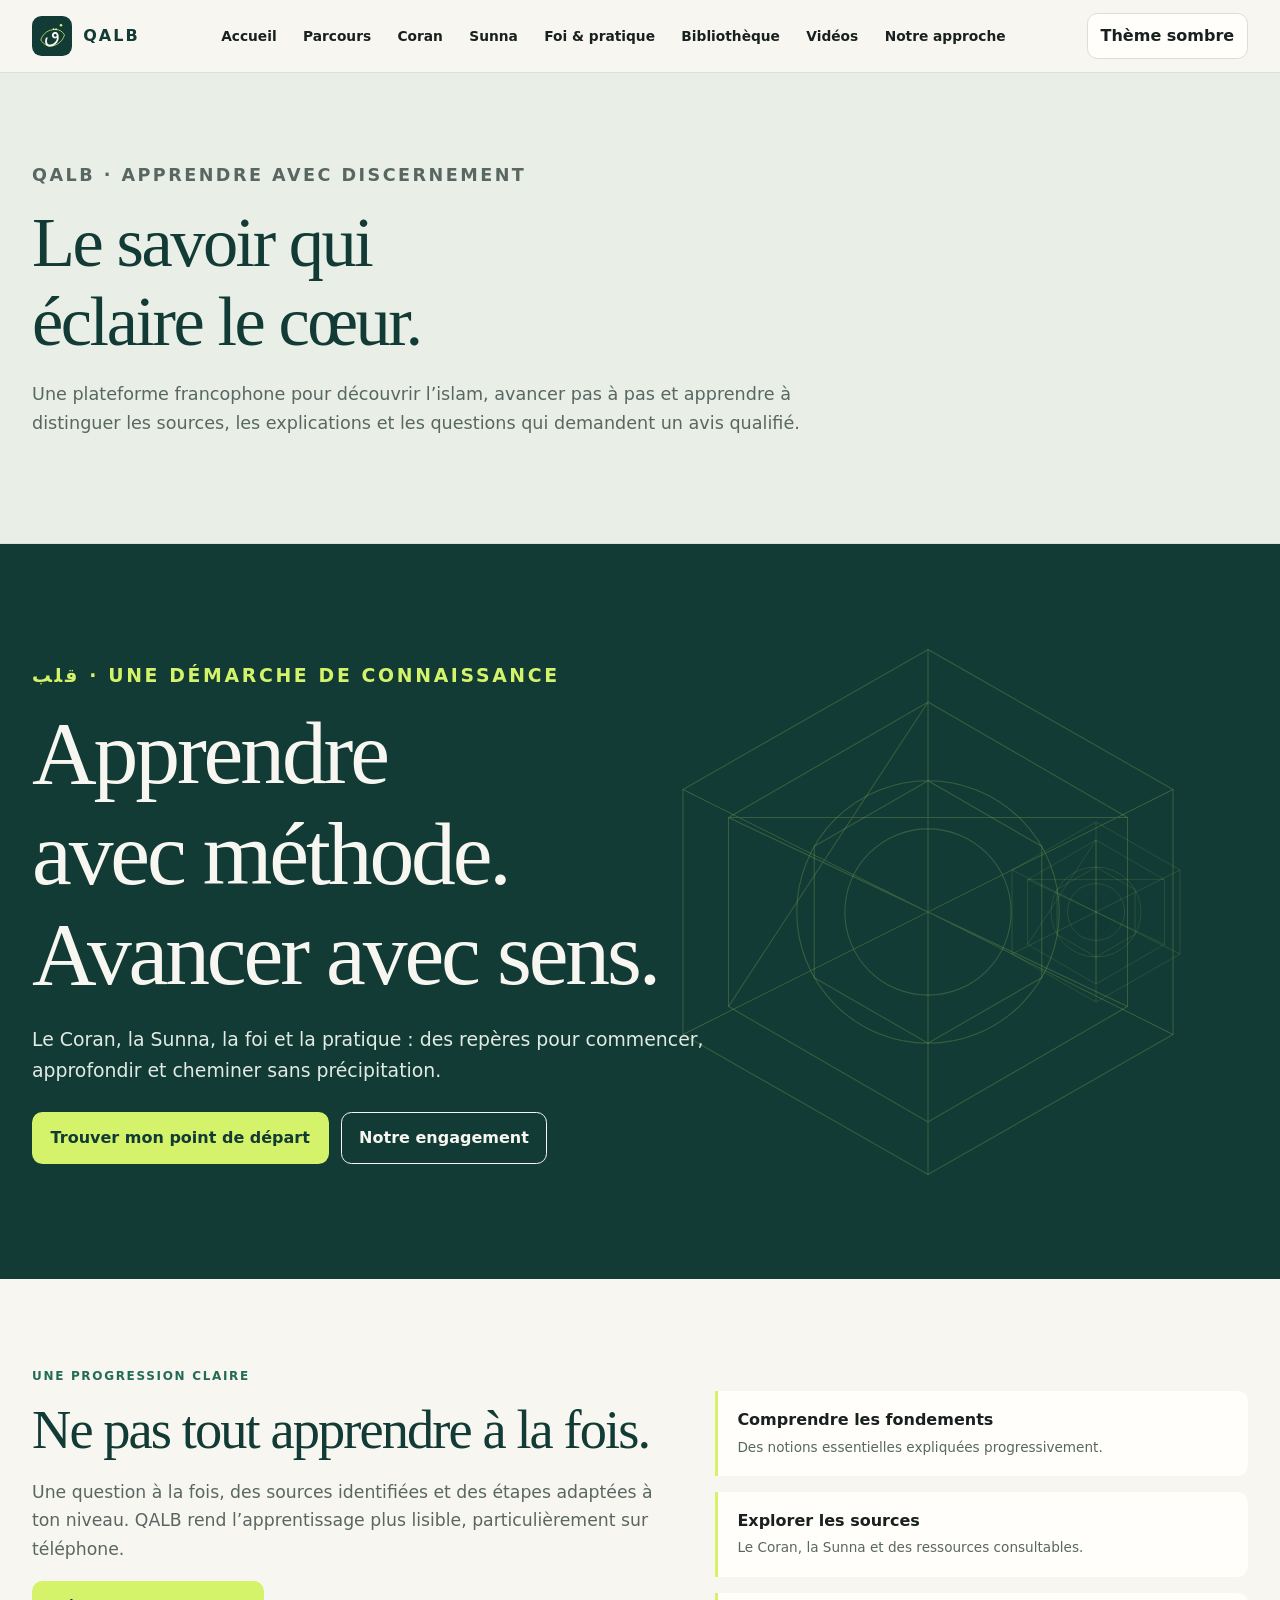
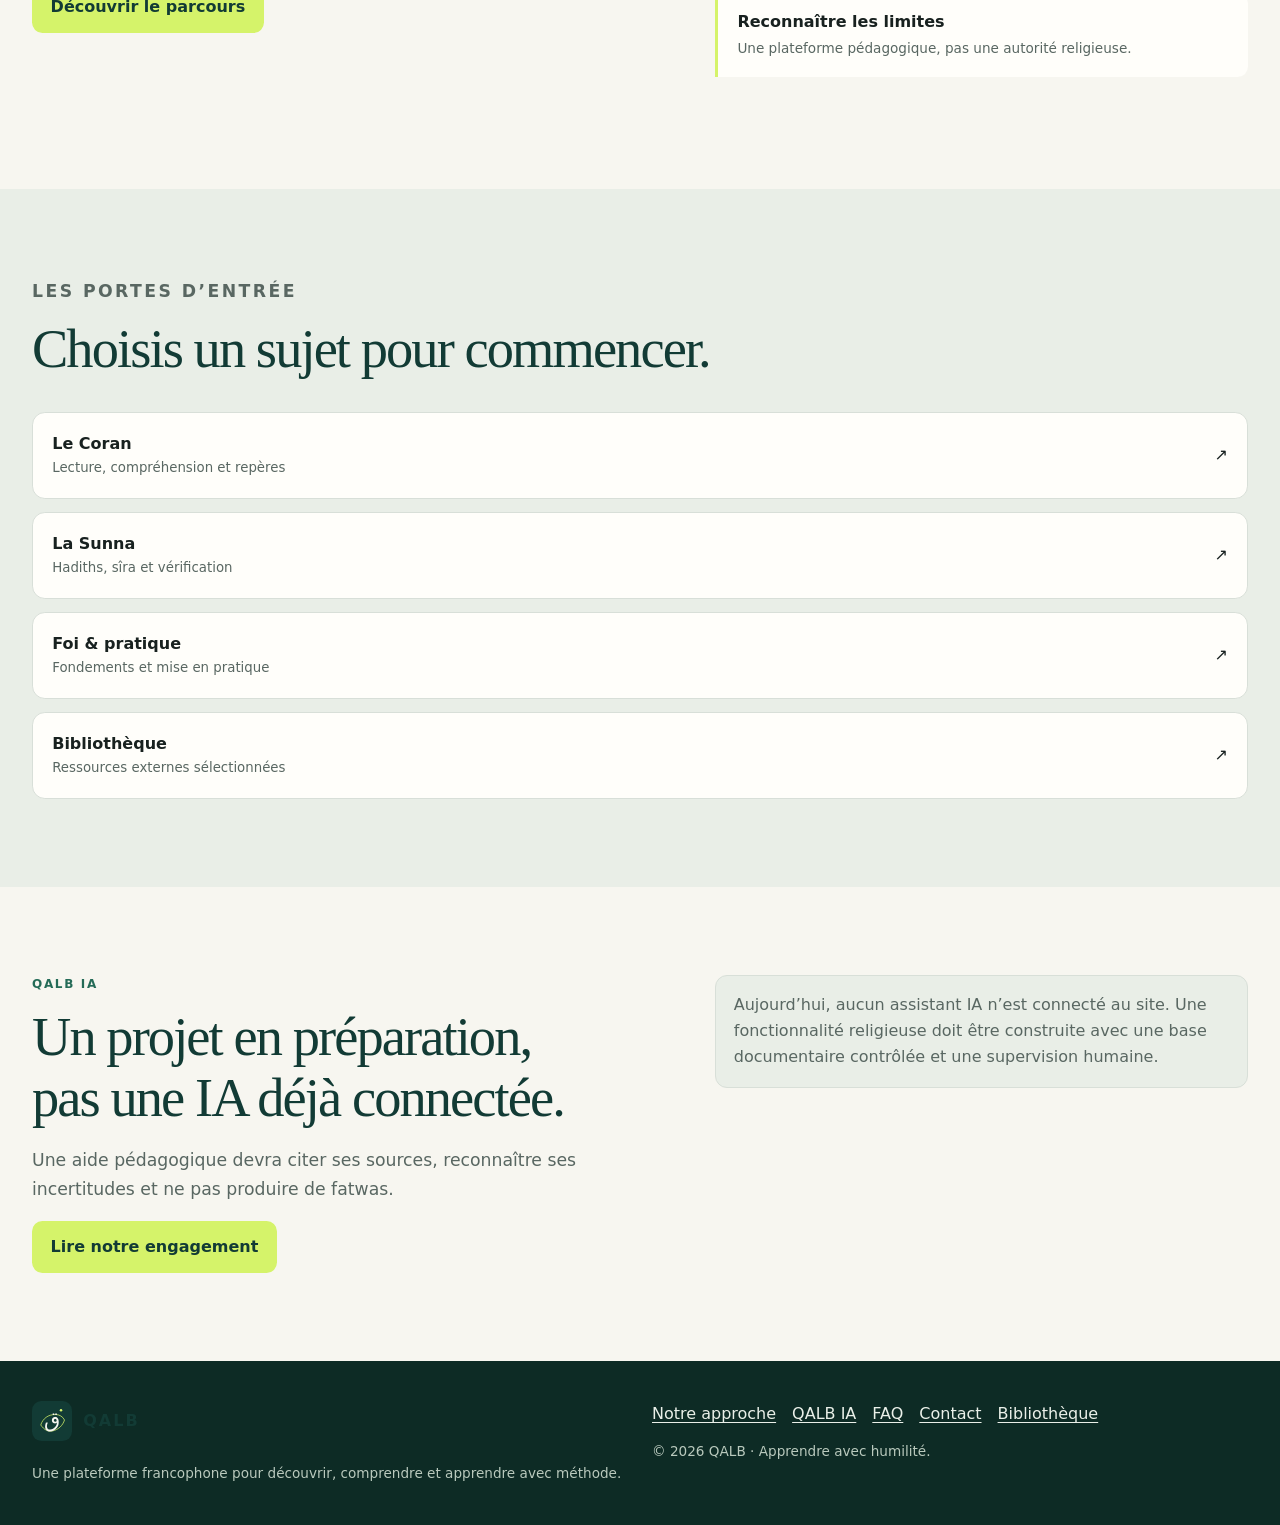
==== index.html @ 4e5cdb35 "Reconstruit la page d’accueil QALB" ====
<!doctype html>
<html lang="fr"><head><meta charset="utf-8"><meta name="viewport" content="width=device-width,initial-scale=1"><meta name="description" content="Découvrir le Coran, la Sunna, la foi et la pratique avec un parcours francophone et des ressources identifiées."><meta name="theme-color" content="#123b35"><meta property="og:type" content="website"><meta property="og:locale" content="fr_FR"><meta property="og:site_name" content="QALB"><meta property="og:title" content="QALB — Le savoir qui éclaire le cœur"><meta property="og:description" content="Découvrir le Coran, la Sunna, la foi et la pratique avec un parcours francophone et des ressources identifiées."><meta property="og:url" content="https://qalb-ogag.onrender.com/"><meta property="og:image" content="https://qalb-ogag.onrender.com/assets/img/qalb-og.svg"><meta name="twitter:card" content="summary_large_image"><link rel="canonical" href="https://qalb-ogag.onrender.com/"><link rel="icon" href="/assets/img/qalb-mark.svg" type="image/svg+xml"><link rel="apple-touch-icon" href="/assets/img/qalb-mark.svg"><link rel="stylesheet" href="/css/site.min.css"><script>(()=>{try{let t=localStorage.getItem("qalb-theme");document.documentElement.dataset.theme=t==="dark"||t==="light"?t:(matchMedia("(prefers-color-scheme:dark)").matches?"dark":"light")}catch{}})();</script><script defer src="/js/site-config.js"></script><script defer src="/js/app.min.js"></script><title>QALB — Le savoir qui éclaire le cœur</title><script type="application/ld+json">{"@context":"https://schema.org","@type":"WebPage","name":"QALB — Le savoir qui éclaire le cœur","description":"Découvrir le Coran, la Sunna, la foi et la pratique avec un parcours francophone et des ressources identifiées.","url":"https://qalb-ogag.onrender.com/","isPartOf":{"@type":"WebSite","name":"QALB","url":"https://qalb-ogag.onrender.com/"}}</script></head><body><a class="skip-link" href="#contenu">Aller au contenu</a><header class="site-header"><div class="container header-inner"><a class="brand" href="/" aria-label="QALB, accueil"><img src="/assets/img/qalb-mark.svg" width="40" height="40" alt=""><span>QALB</span></a><nav class="desktop-nav" aria-label="Navigation principale"><a href="/">Accueil</a><a href="/parcours/">Parcours</a><a href="/coran/">Coran</a><a href="/sunna/">Sunna</a><a href="/foi-pratique/">Foi &amp; pratique</a><a href="/bibliotheque/">Bibliothèque</a><a href="/videos/">Vidéos</a><a href="/approche/">Notre approche</a></nav><div class="header-actions"><button class="icon-button" id="themeToggle" type="button" aria-pressed="false">Thème</button><button class="menu-button" id="menuToggle" type="button" aria-expanded="false" aria-controls="mobileNav">Menu</button></div></div></header><div class="nav-backdrop" id="navBackdrop"></div><nav class="mobile-nav" id="mobileNav" aria-label="Menu principal" aria-hidden="true"><div class="mobile-nav-head"><strong>Explorer QALB</strong><button class="icon-button" id="menuClose" type="button">Fermer</button></div><div class="mobile-nav-links"><a href="/">Accueil</a><a href="/parcours/">Parcours</a><a href="/coran/">Coran</a><a href="/sunna/">Sunna</a><a href="/foi-pratique/">Foi &amp; pratique</a><a href="/bibliotheque/">Bibliothèque</a><a href="/videos/">Vidéos</a><a href="/approche/">Notre approche</a><a href="/qalb-ia/">QALB IA</a><a href="/faq/">FAQ</a><a href="/contact/">Contact</a></div></nav><main id="contenu"><header class="page-intro"><div class="container"><p class="eyebrow">QALB · Apprendre avec discernement</p><h1>Le savoir qui éclaire le cœur.</h1><p>Une plateforme francophone pour découvrir l’islam, avancer pas à pas et apprendre à distinguer les sources, les explications et les questions qui demandent un avis qualifié.</p></div></header><section class="hero"><div class="container hero-grid"><div class="hero-copy"><p class="eyebrow">قلب · Une démarche de connaissance</p><h1>Apprendre avec méthode. Avancer avec sens.</h1><p>Le Coran, la Sunna, la foi et la pratique : des repères pour commencer, approfondir et cheminer sans précipitation.</p><div class="actions"><a class="button" href="/parcours/">Trouver mon point de départ</a><a class="button button-secondary" href="/approche/">Notre engagement</a></div></div><img class="hero-mark" src="/assets/img/geometry.svg" width="300" height="300" alt="" fetchpriority="high"></div></section><section class="section"><div class="container split"><div><p class="eyebrow">Une progression claire</p><h2>Ne pas tout apprendre à la fois.</h2><p class="lead">Une question à la fois, des sources identifiées et des étapes adaptées à ton niveau. QALB rend l’apprentissage plus lisible, particulièrement sur téléphone.</p><a class="button" href="/parcours/">Découvrir le parcours</a></div><ul class="feature-list"><li><strong>Comprendre les fondements</strong><br><span class="small">Des notions essentielles expliquées progressivement.</span></li><li><strong>Explorer les sources</strong><br><span class="small">Le Coran, la Sunna et des ressources consultables.</span></li><li><strong>Reconnaître les limites</strong><br><span class="small">Une plateforme pédagogique, pas une autorité religieuse.</span></li></ul></div></section><section class="section" style="background:var(--surface-2)"><div class="container"><div class="section-heading"><p class="eyebrow">Les portes d’entrée</p><h2>Choisis un sujet pour commencer.</h2></div><div class="topic-list"><a class="topic-link" href="/coran/"><span>Le Coran<small>Lecture, compréhension et repères</small></span>↗</a><a class="topic-link" href="/sunna/"><span>La Sunna<small>Hadiths, sîra et vérification</small></span>↗</a><a class="topic-link" href="/foi-pratique/"><span>Foi &amp; pratique<small>Fondements et mise en pratique</small></span>↗</a><a class="topic-link" href="/bibliotheque/"><span>Bibliothèque<small>Ressources externes sélectionnées</small></span>↗</a></div></div></section><section class="section"><div class="container split"><div><p class="eyebrow">QALB IA</p><h2>Un projet en préparation, pas une IA déjà connectée.</h2><p class="lead">Une aide pédagogique devra citer ses sources, reconnaître ses incertitudes et ne pas produire de fatwas.</p><a class="button" href="/qalb-ia/">Lire notre engagement</a></div><div class="notice">Aujourd’hui, aucun assistant IA n’est connecté au site. Une fonctionnalité religieuse doit être construite avec une base documentaire contrôlée et une supervision humaine.</div></div></section></main><footer class="site-footer"><div class="container footer-grid"><div><a class="brand" href="/"><img src="/assets/img/qalb-mark.svg" width="40" height="40" alt=""><span>QALB</span></a><p class="footer-note">Une plateforme francophone pour découvrir, comprendre et apprendre avec méthode.</p></div><div><nav class="footer-links" aria-label="Liens de pied de page"><a href="/approche/">Notre approche</a><a href="/qalb-ia/">QALB IA</a><a href="/faq/">FAQ</a><a href="/contact/">Contact</a><a href="/bibliotheque/">Bibliothèque</a></nav><p class="footer-note">© <span id="year"></span> QALB · Apprendre avec humilité.</p></div></div></footer></body></html>
---- css/site.min.css ----
@charset "UTF-8";:root{color-scheme:light;--bg:#f7f6f0;--surface:#fffefa;--surface-2:#e9eee7;--ink:#18211f;--muted:#596762;--brand:#123b35;--brand-2:#246b57;--accent:#d5f36a;--line:#d8dfd8;--focus:#8a5b13;--shadow:0 18px 48px rgba(18,59,53,.09);--radius:1.1rem;--font:system-ui,-apple-system,"Segoe UI",sans-serif}html[data-theme=dark]{color-scheme:dark;--bg:#101d19;--surface:#172923;--surface-2:#20372e;--ink:#f0f4ef;--muted:#c0cec4;--brand:#d8e8dc;--brand-2:#b7d6c0;--accent:#d5f36a;--line:#385146;--focus:#f0c879;--shadow:0 18px 48px rgba(0,0,0,.22)}*{box-sizing:border-box}html{scroll-behavior:smooth;scroll-padding-top:6rem}body{margin:0;background:var(--bg);color:var(--ink);font:400 1rem/1.65 var(--font);-webkit-font-smoothing:antialiased}body.no-scroll{overflow:hidden}a{color:inherit;text-underline-offset:.2em}button,input{font:inherit}button{cursor:pointer}img,svg{max-width:100%}img{height:auto}::selection{background:var(--accent);color:#123b35}:focus-visible{outline:3px solid var(--focus);outline-offset:4px}.skip-link{position:fixed;z-index:1000;top:.75rem;left:.75rem;padding:.7rem 1rem;background:var(--surface);color:var(--ink);transform:translateY(-160%)}.skip-link:focus{transform:none}.container{width:min(100% - 2rem,72rem);margin-inline:auto}.site-header{position:sticky;z-index:30;top:0;background:color-mix(in srgb,var(--bg) 94%,transparent);border-bottom:1px solid var(--line);backdrop-filter:blur(12px)}.header-inner{min-height:4.5rem;display:flex;align-items:center;justify-content:space-between;gap:1rem}.brand{display:inline-flex;align-items:center;gap:.7rem;text-decoration:none;color:var(--brand);font-weight:800;letter-spacing:.13em}.brand img{width:2.5rem;height:2.5rem}.header-actions{display:flex;align-items:center;gap:.55rem}.icon-button,.menu-button{min-height:2.8rem;padding:.55rem .8rem;border:1px solid var(--line);border-radius:.65rem;background:var(--surface);color:var(--ink);font-weight:650}.desktop-nav{display:none}.mobile-nav{position:fixed;z-index:60;inset:0 0 0 auto;width:min(88vw,23rem);height:100dvh;padding:1.1rem;background:var(--surface);border-left:1px solid var(--line);box-shadow:-2rem 0 4rem rgba(0,0,0,.18);transform:translateX(105%);visibility:hidden;transition:transform .25s ease,visibility .25s}.mobile-nav.is-open{transform:translateX(0);visibility:visible}.nav-backdrop{position:fixed;z-index:50;inset:0;background:rgba(4,20,16,.58);opacity:0;visibility:hidden;transition:opacity .2s,visibility .2s}.nav-backdrop.is-visible{opacity:1;visibility:visible}.mobile-nav-head{display:flex;align-items:center;justify-content:space-between;padding-bottom:1rem;border-bottom:1px solid var(--line)}.mobile-nav-links{display:grid;gap:.2rem;padding:1rem 0}.mobile-nav-links a,.desktop-nav a{padding:.7rem .75rem;border-radius:.55rem;text-decoration:none;color:var(--ink);font-weight:600}.mobile-nav-links a:hover,.desktop-nav a:hover,.desktop-nav a[aria-current=page]{background:var(--surface-2);color:var(--brand-2)}.eyebrow{margin:0 0 .8rem;color:var(--brand-2);font-size:.75rem;font-weight:800;letter-spacing:.14em;text-transform:uppercase}.hero{position:relative;isolation:isolate;overflow:hidden;padding:clamp(4rem,9vw,8rem) 0;background:var(--brand);color:#f7f6f0}.hero:after{position:absolute;z-index:-1;inset:0;content:"";background:url("../assets/img/geometry.svg") no-repeat 90% 50%/min(55vw,35rem);opacity:.6}.hero-grid{display:grid;gap:2rem;align-items:center}.hero-copy{max-width:48rem}.hero .eyebrow{color:var(--accent)}h1,h2,h3{line-height:1.12;text-wrap:balance}h1,h2{font-family:Georgia,"Times New Roman",serif;font-weight:500;letter-spacing:-.035em}h1{max-width:14ch;margin:.4rem 0 1.2rem;font-size:clamp(2.7rem,9vw,5.6rem)}h2{margin:0 0 1rem;font-size:clamp(2rem,6vw,3.4rem);color:var(--brand)}h3{margin:.2rem 0 .7rem;font-size:1.2rem}.hero p{max-width:42rem;color:#e1ebe4;font-size:clamp(1rem,2vw,1.18rem)}.hero-mark{width:min(12rem,42vw);justify-self:center;filter:drop-shadow(0 1rem 2rem rgba(0,0,0,.15))}.actions{display:flex;flex-wrap:wrap;gap:.75rem;margin-top:1.6rem}.button{display:inline-flex;min-height:3rem;align-items:center;justify-content:center;gap:.5rem;padding:.75rem 1.1rem;border:1px solid transparent;border-radius:.65rem;background:var(--accent);color:#123b35;font-weight:800;text-decoration:none}.button:hover{filter:brightness(.96)}.button-secondary{border-color:currentColor;background:transparent;color:inherit}.section{padding:clamp(3rem,7vw,5.5rem) 0}.section-heading{max-width:46rem;margin-bottom:2rem}.section-heading p,.lead{color:var(--muted);font-size:1.08rem}.split{display:grid;gap:2rem;align-items:start}.feature-list{display:grid;gap:1rem;margin:1.5rem 0;padding:0;list-style:none}.feature-list li{padding:1rem 1rem 1rem 1.2rem;border-left:3px solid var(--accent);background:var(--surface);border-radius:0 .65rem .65rem 0}.topic-list{display:grid;gap:.8rem}.topic-link{display:flex;align-items:center;justify-content:space-between;gap:1rem;padding:1.15rem 1.2rem;border:1px solid var(--line);border-radius:.8rem;background:var(--surface);text-decoration:none}.topic-link:hover{border-color:var(--brand-2);transform:translateY(-1px)}.topic-link span:first-child{font-weight:750}.topic-link small{display:block;color:var(--muted);font-weight:400}.quote{margin:1.5rem 0;padding:1.3rem 1.4rem;border-left:3px solid var(--accent);background:var(--surface-2);border-radius:0 .7rem .7rem 0}.quote p{margin:0;font-family:Georgia,serif;font-size:1.2rem}.quote cite{display:block;margin-top:.6rem;color:var(--muted);font-size:.8rem;font-style:normal}.notice{padding:1rem 1.1rem;border:1px solid var(--line);border-radius:.75rem;background:var(--surface-2);color:var(--muted)}.resource-tools{display:grid;gap:.8rem;margin:1.5rem 0}.search-field{width:100%;min-height:3rem;padding:.75rem 1rem;border:1px solid var(--line);border-radius:.65rem;background:var(--surface);color:var(--ink)}.filter-list{display:flex;flex-wrap:wrap;gap:.5rem}.filter-button{min-height:2.5rem;padding:.5rem .85rem;border:1px solid var(--line);border-radius:99rem;background:var(--surface);color:var(--ink)}.filter-button[aria-pressed=true]{background:var(--brand);border-color:var(--brand);color:#fff}.resource-list{display:grid;gap:.9rem}.resource{padding:1.2rem;border:1px solid var(--line);border-radius:.85rem;background:var(--surface)}.resource[hidden],[hidden]{display:none!important}.resource-meta{color:var(--muted);font-size:.85rem}.resource a{display:inline-block;margin-top:.5rem;color:var(--brand-2);font-weight:750}.empty-state{padding:1.5rem;border:1px dashed var(--line);border-radius:.8rem;color:var(--muted)}.steps{counter-reset:step;display:grid;gap:1rem}.step{position:relative;padding:1.2rem 1.2rem 1.2rem 4rem;border:1px solid var(--line);border-radius:.8rem;background:var(--surface)}.step:before{counter-increment:step;content:counter(step,decimal-leading-zero);position:absolute;left:1.1rem;top:1.15rem;color:var(--brand-2);font-weight:850}.page-intro{padding:clamp(3rem,7vw,5.5rem) 0;background:var(--surface-2);border-bottom:1px solid var(--line)}.page-intro h1{max-width:17ch;color:var(--brand);font-size:clamp(2.5rem,7vw,4.4rem)}.page-intro p{max-width:48rem;color:var(--muted);font-size:1.1rem}.faq-list{max-width:52rem}.faq-item{border-bottom:1px solid var(--line)}.faq-question{width:100%;display:flex;justify-content:space-between;gap:1rem;padding:1.1rem 0;border:0;background:transparent;color:var(--ink);text-align:left;font-weight:750}.faq-answer{padding:0 0 1.1rem;color:var(--muted)}.site-footer{padding:2.5rem 0;background:#0d2b25;color:#eaf0e9}.footer-grid{display:grid;gap:1.5rem}.footer-links{display:flex;flex-wrap:wrap;gap:.7rem 1rem}.footer-links a{color:#eaf0e9}.footer-note{margin:.8rem 0 0;color:#b9c9bd;font-size:.85rem}.arabic{font-family:"Noto Naskh Arabic",Georgia,serif;font-size:clamp(2rem,7vw,3.2rem);line-height:1.9;text-align:right;direction:rtl}.video-placeholder{aspect-ratio:16/9;display:grid;place-items:center;padding:1.5rem;border:1px solid var(--line);border-radius:.8rem;background:var(--surface-2);text-align:center}.video-placeholder strong{display:block;color:var(--brand)}.contact-panel{padding:1.4rem;border:1px solid var(--line);border-radius:.9rem;background:var(--surface)}.small{font-size:.85rem;color:var(--muted)}@media(min-width:640px){.container{width:min(100% - 3rem,72rem)}.hero-grid{grid-template-columns:minmax(0,1fr) 13rem}.split{grid-template-columns:1.1fr .9fr}.resource-list{grid-template-columns:repeat(2,minmax(0,1fr))}.footer-grid{grid-template-columns:1fr 1fr;align-items:start}}@media(min-width:960px){.menu-button,.mobile-nav,.nav-backdrop{display:none!important}.desktop-nav{display:flex;align-items:center;gap:.15rem}.desktop-nav a{font-size:.86rem}.header-inner{gap:1.2rem}.hero-grid{grid-template-columns:minmax(0,1fr) 17rem}.resource-list{grid-template-columns:repeat(3,minmax(0,1fr))}}@media(min-width:1280px){.container{width:min(100% - 4rem,76rem)}.hero-grid{grid-template-columns:minmax(0,1fr) 19rem}}@media(prefers-reduced-motion:reduce){*,*::before,*::after{scroll-behavior:auto!important;transition-duration:.01ms!important;animation-duration:.01ms!important;animation-iteration-count:1!important}}
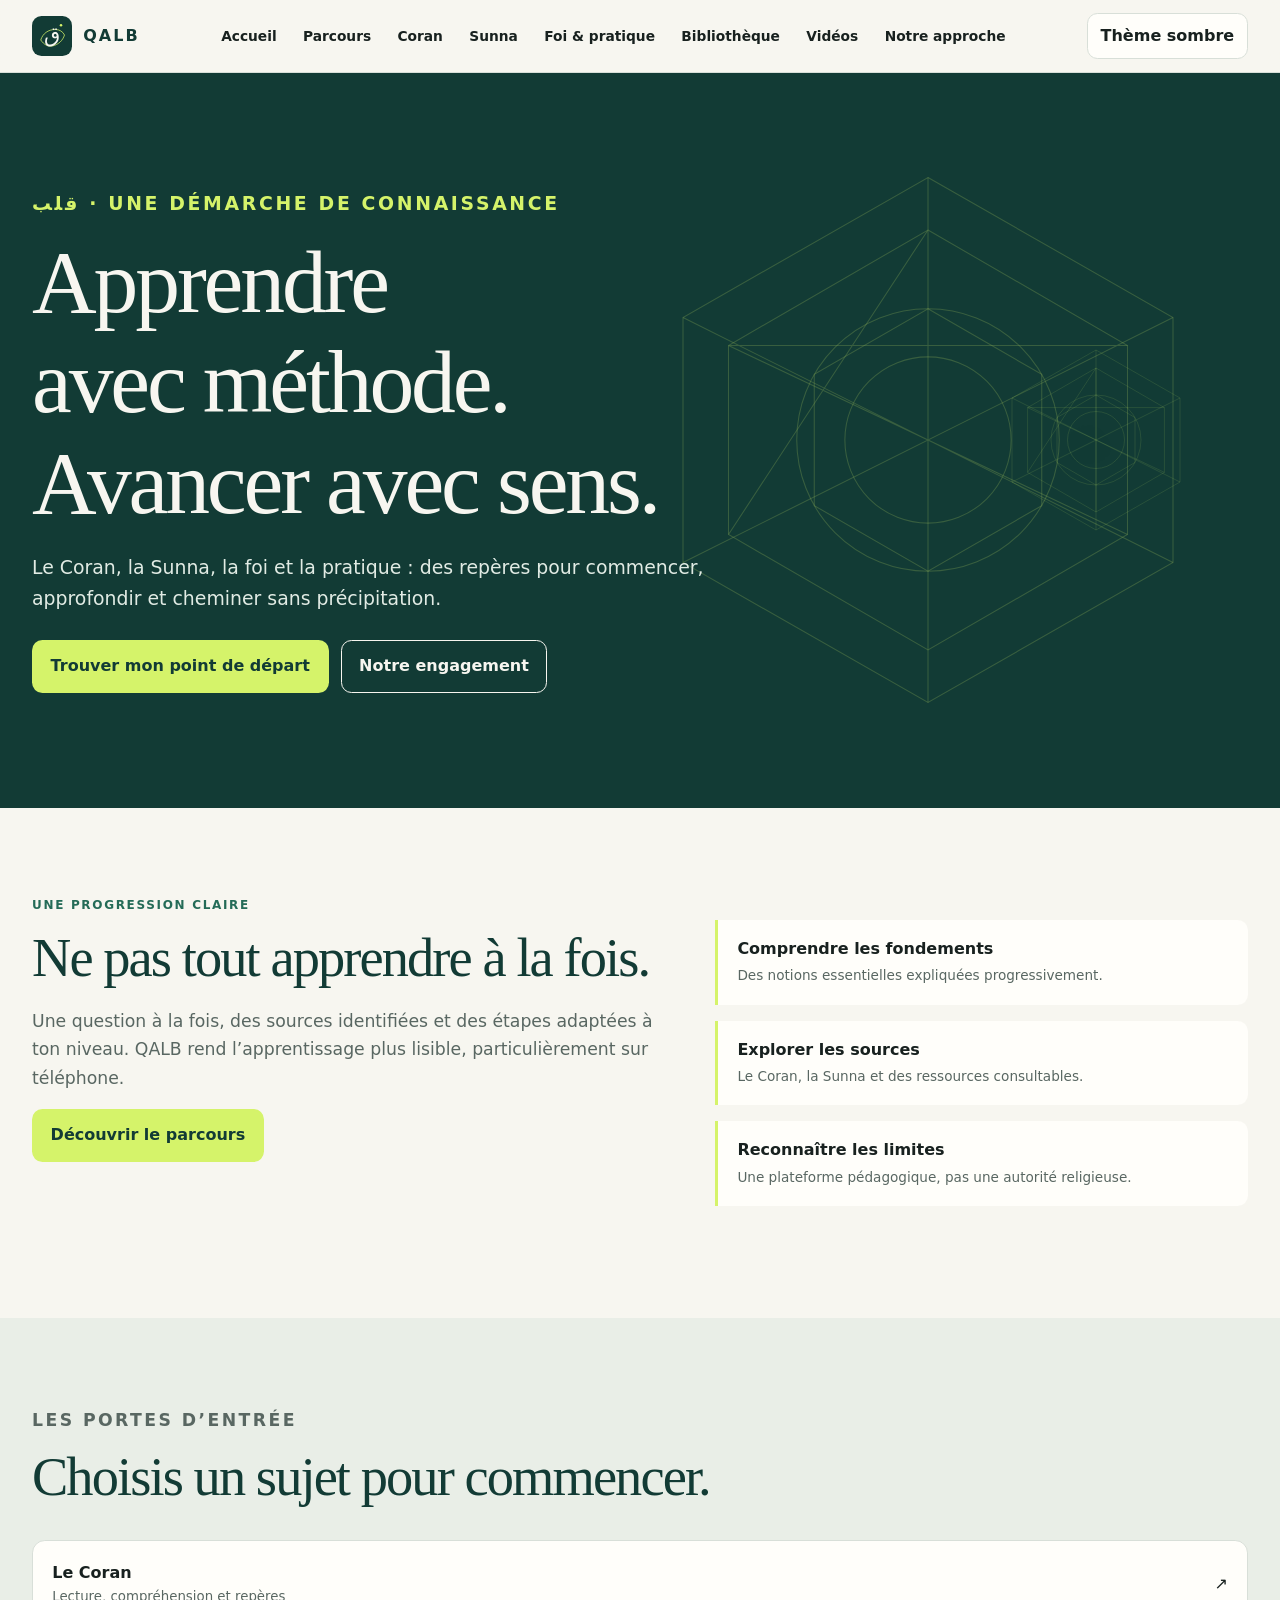
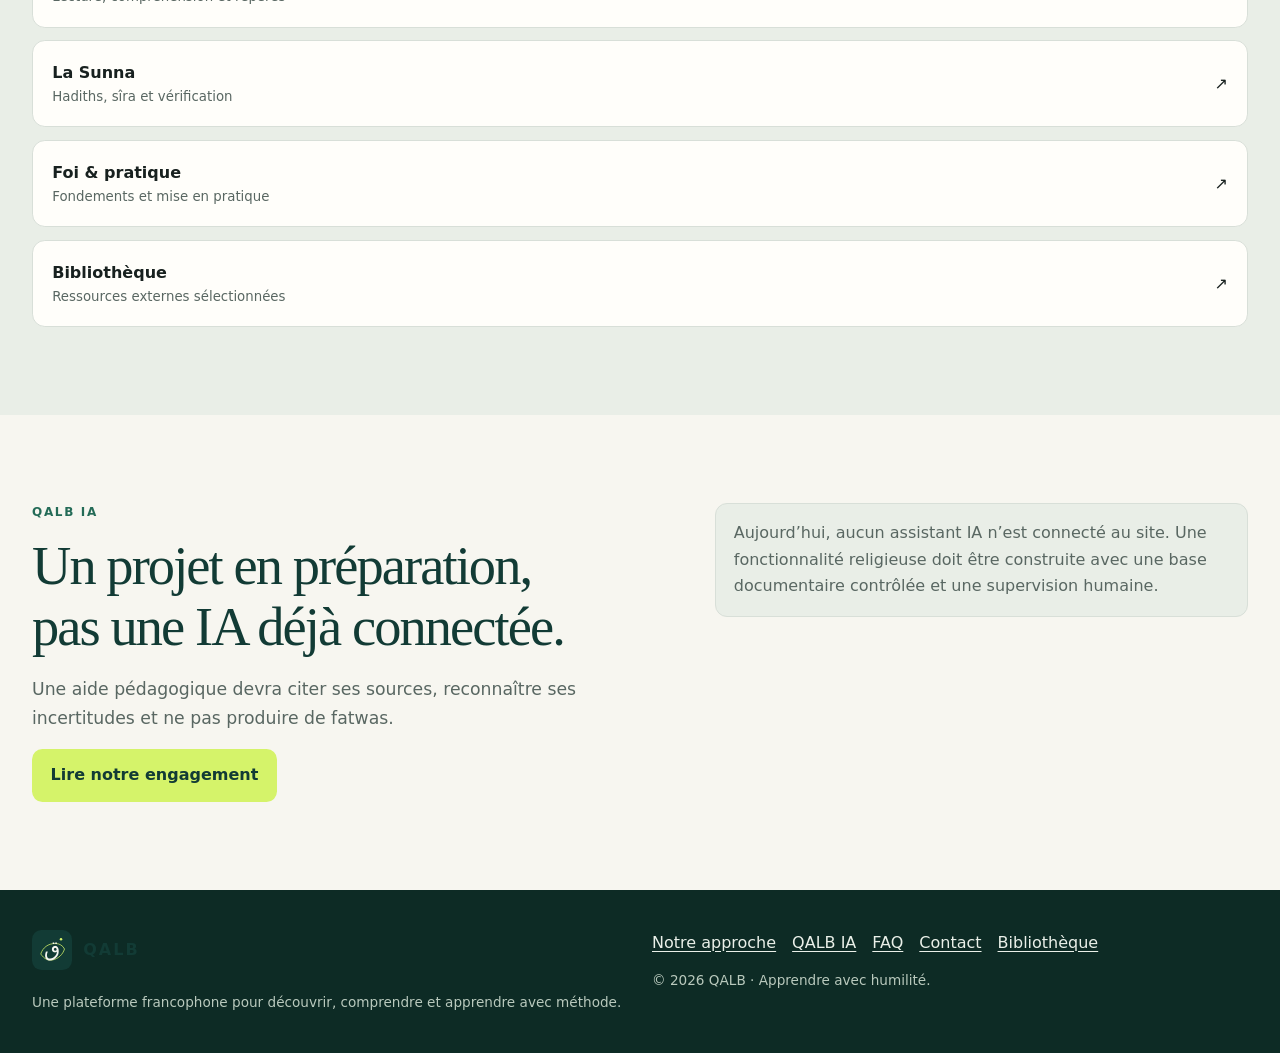
==== commit 239f75d5: "Évite le doublon de titre sur l’accueil" ====
--- a/index.html
+++ b/index.html
@@ -1,2 +1,2 @@
 <!doctype html>
-<html lang="fr"><head><meta charset="utf-8"><meta name="viewport" content="width=device-width,initial-scale=1"><meta name="description" content="Découvrir le Coran, la Sunna, la foi et la pratique avec un parcours francophone et des ressources identifiées."><meta name="theme-color" content="#123b35"><meta property="og:type" content="website"><meta property="og:locale" content="fr_FR"><meta property="og:site_name" content="QALB"><meta property="og:title" content="QALB — Le savoir qui éclaire le cœur"><meta property="og:description" content="Découvrir le Coran, la Sunna, la foi et la pratique avec un parcours francophone et des ressources identifiées."><meta property="og:url" content="https://qalb-ogag.onrender.com/"><meta property="og:image" content="https://qalb-ogag.onrender.com/assets/img/qalb-og.svg"><meta name="twitter:card" content="summary_large_image"><link rel="canonical" href="https://qalb-ogag.onrender.com/"><link rel="icon" href="/assets/img/qalb-mark.svg" type="image/svg+xml"><link rel="apple-touch-icon" href="/assets/img/qalb-mark.svg"><link rel="stylesheet" href="/css/site.min.css"><script>(()=>{try{let t=localStorage.getItem("qalb-theme");document.documentElement.dataset.theme=t==="dark"||t==="light"?t:(matchMedia("(prefers-color-scheme:dark)").matches?"dark":"light")}catch{}})();</script><script defer src="/js/site-config.js"></script><script defer src="/js/app.min.js"></script><title>QALB — Le savoir qui éclaire le cœur</title><script type="application/ld+json">{"@context":"https://schema.org","@type":"WebPage","name":"QALB — Le savoir qui éclaire le cœur","description":"Découvrir le Coran, la Sunna, la foi et la pratique avec un parcours francophone et des ressources identifiées.","url":"https://qalb-ogag.onrender.com/","isPartOf":{"@type":"WebSite","name":"QALB","url":"https://qalb-ogag.onrender.com/"}}</script></head><body><a class="skip-link" href="#contenu">Aller au contenu</a><header class="site-header"><div class="container header-inner"><a class="brand" href="/" aria-label="QALB, accueil"><img src="/assets/img/qalb-mark.svg" width="40" height="40" alt=""><span>QALB</span></a><nav class="desktop-nav" aria-label="Navigation principale"><a href="/">Accueil</a><a href="/parcours/">Parcours</a><a href="/coran/">Coran</a><a href="/sunna/">Sunna</a><a href="/foi-pratique/">Foi &amp; pratique</a><a href="/bibliotheque/">Bibliothèque</a><a href="/videos/">Vidéos</a><a href="/approche/">Notre approche</a></nav><div class="header-actions"><button class="icon-button" id="themeToggle" type="button" aria-pressed="false">Thème</button><button class="menu-button" id="menuToggle" type="button" aria-expanded="false" aria-controls="mobileNav">Menu</button></div></div></header><div class="nav-backdrop" id="navBackdrop"></div><nav class="mobile-nav" id="mobileNav" aria-label="Menu principal" aria-hidden="true"><div class="mobile-nav-head"><strong>Explorer QALB</strong><button class="icon-button" id="menuClose" type="button">Fermer</button></div><div class="mobile-nav-links"><a href="/">Accueil</a><a href="/parcours/">Parcours</a><a href="/coran/">Coran</a><a href="/sunna/">Sunna</a><a href="/foi-pratique/">Foi &amp; pratique</a><a href="/bibliotheque/">Bibliothèque</a><a href="/videos/">Vidéos</a><a href="/approche/">Notre approche</a><a href="/qalb-ia/">QALB IA</a><a href="/faq/">FAQ</a><a href="/contact/">Contact</a></div></nav><main id="contenu"><header class="page-intro"><div class="container"><p class="eyebrow">QALB · Apprendre avec discernement</p><h1>Le savoir qui éclaire le cœur.</h1><p>Une plateforme francophone pour découvrir l’islam, avancer pas à pas et apprendre à distinguer les sources, les explications et les questions qui demandent un avis qualifié.</p></div></header><section class="hero"><div class="container hero-grid"><div class="hero-copy"><p class="eyebrow">قلب · Une démarche de connaissance</p><h1>Apprendre avec méthode. Avancer avec sens.</h1><p>Le Coran, la Sunna, la foi et la pratique : des repères pour commencer, approfondir et cheminer sans précipitation.</p><div class="actions"><a class="button" href="/parcours/">Trouver mon point de départ</a><a class="button button-secondary" href="/approche/">Notre engagement</a></div></div><img class="hero-mark" src="/assets/img/geometry.svg" width="300" height="300" alt="" fetchpriority="high"></div></section><section class="section"><div class="container split"><div><p class="eyebrow">Une progression claire</p><h2>Ne pas tout apprendre à la fois.</h2><p class="lead">Une question à la fois, des sources identifiées et des étapes adaptées à ton niveau. QALB rend l’apprentissage plus lisible, particulièrement sur téléphone.</p><a class="button" href="/parcours/">Découvrir le parcours</a></div><ul class="feature-list"><li><strong>Comprendre les fondements</strong><br><span class="small">Des notions essentielles expliquées progressivement.</span></li><li><strong>Explorer les sources</strong><br><span class="small">Le Coran, la Sunna et des ressources consultables.</span></li><li><strong>Reconnaître les limites</strong><br><span class="small">Une plateforme pédagogique, pas une autorité religieuse.</span></li></ul></div></section><section class="section" style="background:var(--surface-2)"><div class="container"><div class="section-heading"><p class="eyebrow">Les portes d’entrée</p><h2>Choisis un sujet pour commencer.</h2></div><div class="topic-list"><a class="topic-link" href="/coran/"><span>Le Coran<small>Lecture, compréhension et repères</small></span>↗</a><a class="topic-link" href="/sunna/"><span>La Sunna<small>Hadiths, sîra et vérification</small></span>↗</a><a class="topic-link" href="/foi-pratique/"><span>Foi &amp; pratique<small>Fondements et mise en pratique</small></span>↗</a><a class="topic-link" href="/bibliotheque/"><span>Bibliothèque<small>Ressources externes sélectionnées</small></span>↗</a></div></div></section><section class="section"><div class="container split"><div><p class="eyebrow">QALB IA</p><h2>Un projet en préparation, pas une IA déjà connectée.</h2><p class="lead">Une aide pédagogique devra citer ses sources, reconnaître ses incertitudes et ne pas produire de fatwas.</p><a class="button" href="/qalb-ia/">Lire notre engagement</a></div><div class="notice">Aujourd’hui, aucun assistant IA n’est connecté au site. Une fonctionnalité religieuse doit être construite avec une base documentaire contrôlée et une supervision humaine.</div></div></section></main><footer class="site-footer"><div class="container footer-grid"><div><a class="brand" href="/"><img src="/assets/img/qalb-mark.svg" width="40" height="40" alt=""><span>QALB</span></a><p class="footer-note">Une plateforme francophone pour découvrir, comprendre et apprendre avec méthode.</p></div><div><nav class="footer-links" aria-label="Liens de pied de page"><a href="/approche/">Notre approche</a><a href="/qalb-ia/">QALB IA</a><a href="/faq/">FAQ</a><a href="/contact/">Contact</a><a href="/bibliotheque/">Bibliothèque</a></nav><p class="footer-note">© <span id="year"></span> QALB · Apprendre avec humilité.</p></div></div></footer></body></html>+<html lang="fr"><head><meta charset="utf-8"><meta name="viewport" content="width=device-width,initial-scale=1"><meta name="description" content="Découvrir le Coran, la Sunna, la foi et la pratique avec un parcours francophone et des ressources identifiées."><meta name="theme-color" content="#123b35"><meta property="og:type" content="website"><meta property="og:locale" content="fr_FR"><meta property="og:site_name" content="QALB"><meta property="og:title" content="QALB — Le savoir qui éclaire le cœur"><meta property="og:description" content="Découvrir le Coran, la Sunna, la foi et la pratique avec un parcours francophone et des ressources identifiées."><meta property="og:url" content="https://qalb-ogag.onrender.com/"><meta property="og:image" content="https://qalb-ogag.onrender.com/assets/img/qalb-og.svg"><meta name="twitter:card" content="summary_large_image"><link rel="canonical" href="https://qalb-ogag.onrender.com/"><link rel="icon" href="/assets/img/qalb-mark.svg" type="image/svg+xml"><link rel="apple-touch-icon" href="/assets/img/qalb-mark.svg"><link rel="stylesheet" href="/css/site.min.css"><script>(()=>{try{let t=localStorage.getItem("qalb-theme");document.documentElement.dataset.theme=t==="dark"||t==="light"?t:(matchMedia("(prefers-color-scheme:dark)").matches?"dark":"light")}catch{}})();</script><script defer src="/js/site-config.js"></script><script defer src="/js/app.min.js"></script><title>QALB — Le savoir qui éclaire le cœur</title><script type="application/ld+json">{"@context":"https://schema.org","@type":"WebPage","name":"QALB — Le savoir qui éclaire le cœur","description":"Découvrir le Coran, la Sunna, la foi et la pratique avec un parcours francophone et des ressources identifiées.","url":"https://qalb-ogag.onrender.com/","isPartOf":{"@type":"WebSite","name":"QALB","url":"https://qalb-ogag.onrender.com/"}}</script></head><body><a class="skip-link" href="#contenu">Aller au contenu</a><header class="site-header"><div class="container header-inner"><a class="brand" href="/" aria-label="QALB, accueil"><img src="/assets/img/qalb-mark.svg" width="40" height="40" alt=""><span>QALB</span></a><nav class="desktop-nav" aria-label="Navigation principale"><a href="/">Accueil</a><a href="/parcours/">Parcours</a><a href="/coran/">Coran</a><a href="/sunna/">Sunna</a><a href="/foi-pratique/">Foi &amp; pratique</a><a href="/bibliotheque/">Bibliothèque</a><a href="/videos/">Vidéos</a><a href="/approche/">Notre approche</a></nav><div class="header-actions"><button class="icon-button" id="themeToggle" type="button" aria-pressed="false">Thème</button><button class="menu-button" id="menuToggle" type="button" aria-expanded="false" aria-controls="mobileNav">Menu</button></div></div></header><div class="nav-backdrop" id="navBackdrop"></div><nav class="mobile-nav" id="mobileNav" aria-label="Menu principal" aria-hidden="true"><div class="mobile-nav-head"><strong>Explorer QALB</strong><button class="icon-button" id="menuClose" type="button">Fermer</button></div><div class="mobile-nav-links"><a href="/">Accueil</a><a href="/parcours/">Parcours</a><a href="/coran/">Coran</a><a href="/sunna/">Sunna</a><a href="/foi-pratique/">Foi &amp; pratique</a><a href="/bibliotheque/">Bibliothèque</a><a href="/videos/">Vidéos</a><a href="/approche/">Notre approche</a><a href="/qalb-ia/">QALB IA</a><a href="/faq/">FAQ</a><a href="/contact/">Contact</a></div></nav><main id="contenu"><section class="hero"><div class="container hero-grid"><div class="hero-copy"><p class="eyebrow">قلب · Une démarche de connaissance</p><h1>Apprendre avec méthode. Avancer avec sens.</h1><p>Le Coran, la Sunna, la foi et la pratique : des repères pour commencer, approfondir et cheminer sans précipitation.</p><div class="actions"><a class="button" href="/parcours/">Trouver mon point de départ</a><a class="button button-secondary" href="/approche/">Notre engagement</a></div></div><img class="hero-mark" src="/assets/img/geometry.svg" width="300" height="300" alt="" fetchpriority="high"></div></section><section class="section"><div class="container split"><div><p class="eyebrow">Une progression claire</p><h2>Ne pas tout apprendre à la fois.</h2><p class="lead">Une question à la fois, des sources identifiées et des étapes adaptées à ton niveau. QALB rend l’apprentissage plus lisible, particulièrement sur téléphone.</p><a class="button" href="/parcours/">Découvrir le parcours</a></div><ul class="feature-list"><li><strong>Comprendre les fondements</strong><br><span class="small">Des notions essentielles expliquées progressivement.</span></li><li><strong>Explorer les sources</strong><br><span class="small">Le Coran, la Sunna et des ressources consultables.</span></li><li><strong>Reconnaître les limites</strong><br><span class="small">Une plateforme pédagogique, pas une autorité religieuse.</span></li></ul></div></section><section class="section" style="background:var(--surface-2)"><div class="container"><div class="section-heading"><p class="eyebrow">Les portes d’entrée</p><h2>Choisis un sujet pour commencer.</h2></div><div class="topic-list"><a class="topic-link" href="/coran/"><span>Le Coran<small>Lecture, compréhension et repères</small></span>↗</a><a class="topic-link" href="/sunna/"><span>La Sunna<small>Hadiths, sîra et vérification</small></span>↗</a><a class="topic-link" href="/foi-pratique/"><span>Foi &amp; pratique<small>Fondements et mise en pratique</small></span>↗</a><a class="topic-link" href="/bibliotheque/"><span>Bibliothèque<small>Ressources externes sélectionnées</small></span>↗</a></div></div></section><section class="section"><div class="container split"><div><p class="eyebrow">QALB IA</p><h2>Un projet en préparation, pas une IA déjà connectée.</h2><p class="lead">Une aide pédagogique devra citer ses sources, reconnaître ses incertitudes et ne pas produire de fatwas.</p><a class="button" href="/qalb-ia/">Lire notre engagement</a></div><div class="notice">Aujourd’hui, aucun assistant IA n’est connecté au site. Une fonctionnalité religieuse doit être construite avec une base documentaire contrôlée et une supervision humaine.</div></div></section></main><footer class="site-footer"><div class="container footer-grid"><div><a class="brand" href="/"><img src="/assets/img/qalb-mark.svg" width="40" height="40" alt=""><span>QALB</span></a><p class="footer-note">Une plateforme francophone pour découvrir, comprendre et apprendre avec méthode.</p></div><div><nav class="footer-links" aria-label="Liens de pied de page"><a href="/approche/">Notre approche</a><a href="/qalb-ia/">QALB IA</a><a href="/faq/">FAQ</a><a href="/contact/">Contact</a><a href="/bibliotheque/">Bibliothèque</a></nav><p class="footer-note">© <span id="year"></span> QALB · Apprendre avec humilité.</p></div></div></footer></body></html>
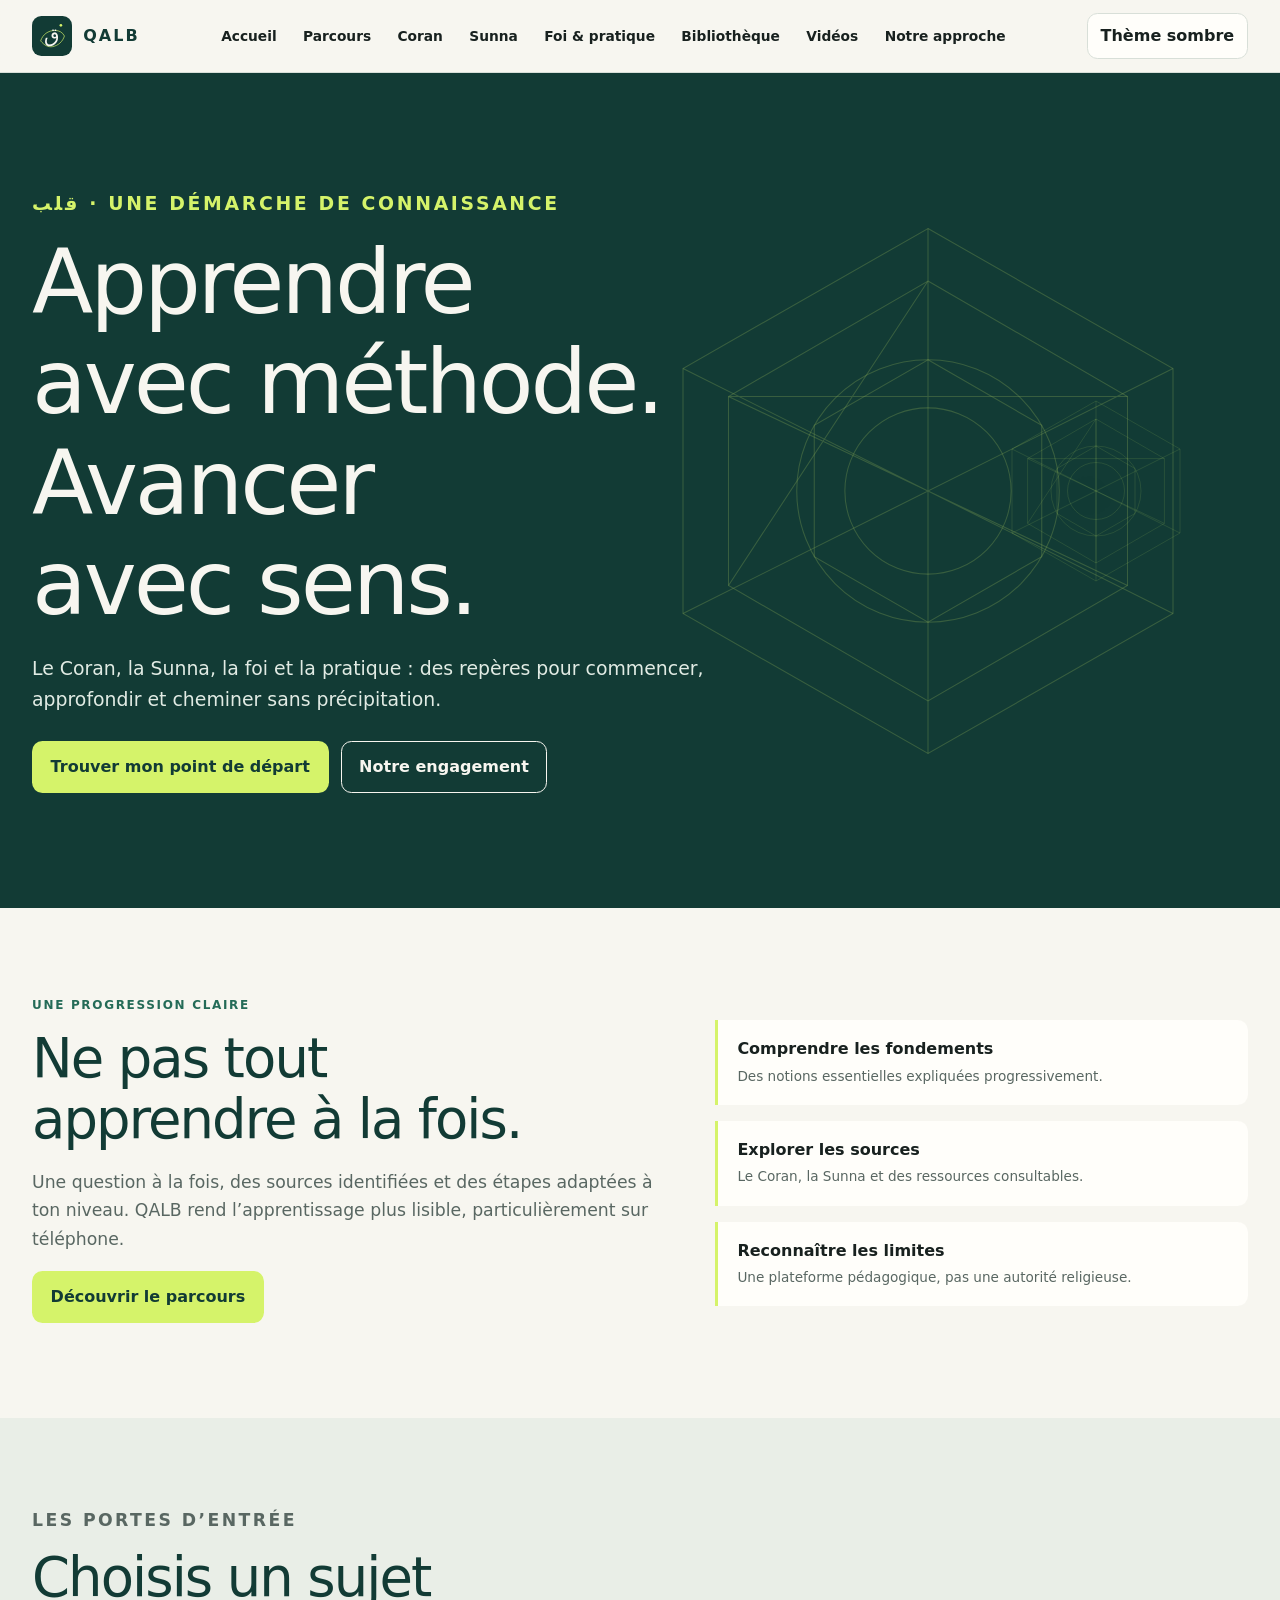
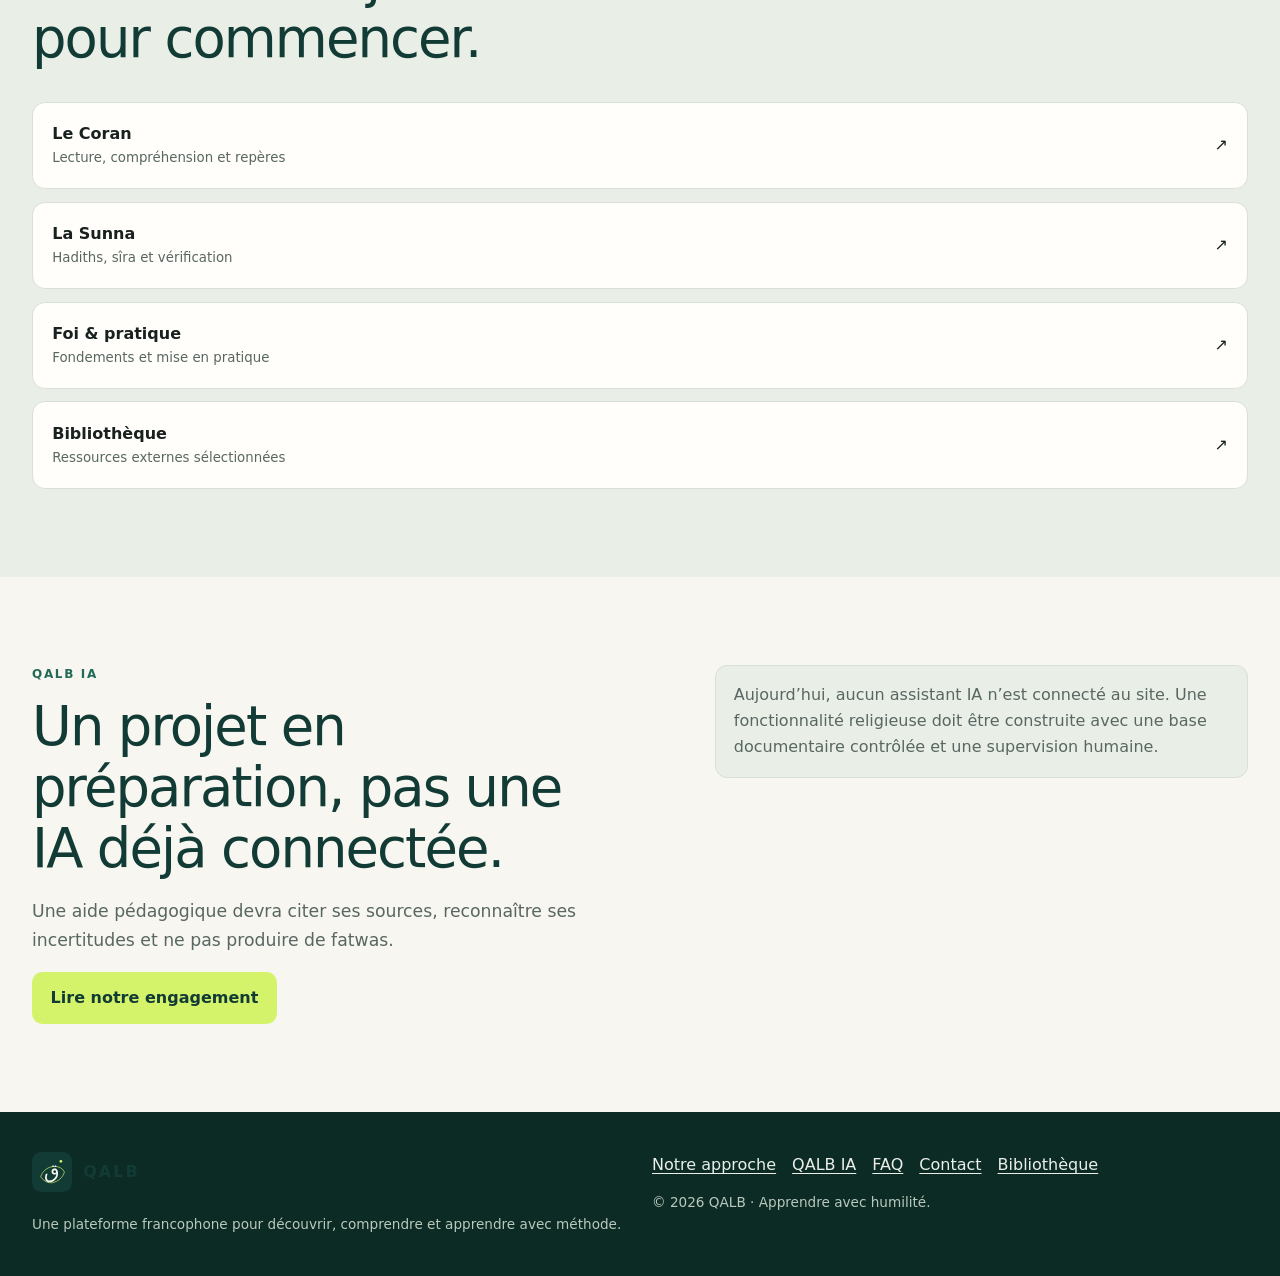
==== commit f70d3702: "Relie les icônes de marque QALB" ====
--- a/index.html
+++ b/index.html
@@ -1,2 +1,2 @@
 <!doctype html>
-<html lang="fr"><head><meta charset="utf-8"><meta name="viewport" content="width=device-width,initial-scale=1"><meta name="description" content="Découvrir le Coran, la Sunna, la foi et la pratique avec un parcours francophone et des ressources identifiées."><meta name="theme-color" content="#123b35"><meta property="og:type" content="website"><meta property="og:locale" content="fr_FR"><meta property="og:site_name" content="QALB"><meta property="og:title" content="QALB — Le savoir qui éclaire le cœur"><meta property="og:description" content="Découvrir le Coran, la Sunna, la foi et la pratique avec un parcours francophone et des ressources identifiées."><meta property="og:url" content="https://qalb-ogag.onrender.com/"><meta property="og:image" content="https://qalb-ogag.onrender.com/assets/img/qalb-og.svg"><meta name="twitter:card" content="summary_large_image"><link rel="canonical" href="https://qalb-ogag.onrender.com/"><link rel="icon" href="/assets/img/qalb-mark.svg" type="image/svg+xml"><link rel="apple-touch-icon" href="/assets/img/qalb-mark.svg"><link rel="stylesheet" href="/css/site.min.css"><script>(()=>{try{let t=localStorage.getItem("qalb-theme");document.documentElement.dataset.theme=t==="dark"||t==="light"?t:(matchMedia("(prefers-color-scheme:dark)").matches?"dark":"light")}catch{}})();</script><script defer src="/js/site-config.js"></script><script defer src="/js/app.min.js"></script><title>QALB — Le savoir qui éclaire le cœur</title><script type="application/ld+json">{"@context":"https://schema.org","@type":"WebPage","name":"QALB — Le savoir qui éclaire le cœur","description":"Découvrir le Coran, la Sunna, la foi et la pratique avec un parcours francophone et des ressources identifiées.","url":"https://qalb-ogag.onrender.com/","isPartOf":{"@type":"WebSite","name":"QALB","url":"https://qalb-ogag.onrender.com/"}}</script></head><body><a class="skip-link" href="#contenu">Aller au contenu</a><header class="site-header"><div class="container header-inner"><a class="brand" href="/" aria-label="QALB, accueil"><img src="/assets/img/qalb-mark.svg" width="40" height="40" alt=""><span>QALB</span></a><nav class="desktop-nav" aria-label="Navigation principale"><a href="/">Accueil</a><a href="/parcours/">Parcours</a><a href="/coran/">Coran</a><a href="/sunna/">Sunna</a><a href="/foi-pratique/">Foi &amp; pratique</a><a href="/bibliotheque/">Bibliothèque</a><a href="/videos/">Vidéos</a><a href="/approche/">Notre approche</a></nav><div class="header-actions"><button class="icon-button" id="themeToggle" type="button" aria-pressed="false">Thème</button><button class="menu-button" id="menuToggle" type="button" aria-expanded="false" aria-controls="mobileNav">Menu</button></div></div></header><div class="nav-backdrop" id="navBackdrop"></div><nav class="mobile-nav" id="mobileNav" aria-label="Menu principal" aria-hidden="true"><div class="mobile-nav-head"><strong>Explorer QALB</strong><button class="icon-button" id="menuClose" type="button">Fermer</button></div><div class="mobile-nav-links"><a href="/">Accueil</a><a href="/parcours/">Parcours</a><a href="/coran/">Coran</a><a href="/sunna/">Sunna</a><a href="/foi-pratique/">Foi &amp; pratique</a><a href="/bibliotheque/">Bibliothèque</a><a href="/videos/">Vidéos</a><a href="/approche/">Notre approche</a><a href="/qalb-ia/">QALB IA</a><a href="/faq/">FAQ</a><a href="/contact/">Contact</a></div></nav><main id="contenu"><section class="hero"><div class="container hero-grid"><div class="hero-copy"><p class="eyebrow">قلب · Une démarche de connaissance</p><h1>Apprendre avec méthode. Avancer avec sens.</h1><p>Le Coran, la Sunna, la foi et la pratique : des repères pour commencer, approfondir et cheminer sans précipitation.</p><div class="actions"><a class="button" href="/parcours/">Trouver mon point de départ</a><a class="button button-secondary" href="/approche/">Notre engagement</a></div></div><img class="hero-mark" src="/assets/img/geometry.svg" width="300" height="300" alt="" fetchpriority="high"></div></section><section class="section"><div class="container split"><div><p class="eyebrow">Une progression claire</p><h2>Ne pas tout apprendre à la fois.</h2><p class="lead">Une question à la fois, des sources identifiées et des étapes adaptées à ton niveau. QALB rend l’apprentissage plus lisible, particulièrement sur téléphone.</p><a class="button" href="/parcours/">Découvrir le parcours</a></div><ul class="feature-list"><li><strong>Comprendre les fondements</strong><br><span class="small">Des notions essentielles expliquées progressivement.</span></li><li><strong>Explorer les sources</strong><br><span class="small">Le Coran, la Sunna et des ressources consultables.</span></li><li><strong>Reconnaître les limites</strong><br><span class="small">Une plateforme pédagogique, pas une autorité religieuse.</span></li></ul></div></section><section class="section" style="background:var(--surface-2)"><div class="container"><div class="section-heading"><p class="eyebrow">Les portes d’entrée</p><h2>Choisis un sujet pour commencer.</h2></div><div class="topic-list"><a class="topic-link" href="/coran/"><span>Le Coran<small>Lecture, compréhension et repères</small></span>↗</a><a class="topic-link" href="/sunna/"><span>La Sunna<small>Hadiths, sîra et vérification</small></span>↗</a><a class="topic-link" href="/foi-pratique/"><span>Foi &amp; pratique<small>Fondements et mise en pratique</small></span>↗</a><a class="topic-link" href="/bibliotheque/"><span>Bibliothèque<small>Ressources externes sélectionnées</small></span>↗</a></div></div></section><section class="section"><div class="container split"><div><p class="eyebrow">QALB IA</p><h2>Un projet en préparation, pas une IA déjà connectée.</h2><p class="lead">Une aide pédagogique devra citer ses sources, reconnaître ses incertitudes et ne pas produire de fatwas.</p><a class="button" href="/qalb-ia/">Lire notre engagement</a></div><div class="notice">Aujourd’hui, aucun assistant IA n’est connecté au site. Une fonctionnalité religieuse doit être construite avec une base documentaire contrôlée et une supervision humaine.</div></div></section></main><footer class="site-footer"><div class="container footer-grid"><div><a class="brand" href="/"><img src="/assets/img/qalb-mark.svg" width="40" height="40" alt=""><span>QALB</span></a><p class="footer-note">Une plateforme francophone pour découvrir, comprendre et apprendre avec méthode.</p></div><div><nav class="footer-links" aria-label="Liens de pied de page"><a href="/approche/">Notre approche</a><a href="/qalb-ia/">QALB IA</a><a href="/faq/">FAQ</a><a href="/contact/">Contact</a><a href="/bibliotheque/">Bibliothèque</a></nav><p class="footer-note">© <span id="year"></span> QALB · Apprendre avec humilité.</p></div></div></footer></body></html>+<html lang="fr"><head><meta charset="utf-8"><meta name="viewport" content="width=device-width,initial-scale=1"><meta name="description" content="Découvrir le Coran, la Sunna, la foi et la pratique avec un parcours francophone et des ressources identifiées."><meta name="theme-color" content="#123b35"><meta property="og:type" content="website"><meta property="og:locale" content="fr_FR"><meta property="og:site_name" content="QALB"><meta property="og:title" content="QALB — Le savoir qui éclaire le cœur"><meta property="og:description" content="Découvrir le Coran, la Sunna, la foi et la pratique avec un parcours francophone et des ressources identifiées."><meta property="og:url" content="https://qalb-ogag.onrender.com/"><meta property="og:image" content="https://qalb-ogag.onrender.com/assets/img/qalb-og.svg"><meta name="twitter:card" content="summary_large_image"><link rel="canonical" href="https://qalb-ogag.onrender.com/"><link rel="icon" href="/assets/img/favicon.svg" type="image/svg+xml"><link rel="apple-touch-icon" href="/assets/img/apple-touch-icon.svg"><link rel="stylesheet" href="/css/site.min.css"><script>(()=>{try{let t=localStorage.getItem("qalb-theme");document.documentElement.dataset.theme=t==="dark"||t==="light"?t:(matchMedia("(prefers-color-scheme:dark)").matches?"dark":"light")}catch{}})();</script><script defer src="/js/site-config.js"></script><script defer src="/js/app.min.js"></script><title>QALB — Le savoir qui éclaire le cœur</title><script type="application/ld+json">{"@context":"https://schema.org","@type":"WebPage","name":"QALB — Le savoir qui éclaire le cœur","description":"Découvrir le Coran, la Sunna, la foi et la pratique avec un parcours francophone et des ressources identifiées.","url":"https://qalb-ogag.onrender.com/","isPartOf":{"@type":"WebSite","name":"QALB","url":"https://qalb-ogag.onrender.com/"}}</script></head><body><a class="skip-link" href="#contenu">Aller au contenu</a><header class="site-header"><div class="container header-inner"><a class="brand" href="/" aria-label="QALB, accueil"><img src="/assets/img/favicon.svg" width="40" height="40" alt=""><span>QALB</span></a><nav class="desktop-nav" aria-label="Navigation principale"><a href="/">Accueil</a><a href="/parcours/">Parcours</a><a href="/coran/">Coran</a><a href="/sunna/">Sunna</a><a href="/foi-pratique/">Foi &amp; pratique</a><a href="/bibliotheque/">Bibliothèque</a><a href="/videos/">Vidéos</a><a href="/approche/">Notre approche</a></nav><div class="header-actions"><button class="icon-button" id="themeToggle" type="button" aria-pressed="false">Thème</button><button class="menu-button" id="menuToggle" type="button" aria-expanded="false" aria-controls="mobileNav">Menu</button></div></div></header><div class="nav-backdrop" id="navBackdrop"></div><nav class="mobile-nav" id="mobileNav" aria-label="Menu principal" aria-hidden="true"><div class="mobile-nav-head"><strong>Explorer QALB</strong><button class="icon-button" id="menuClose" type="button">Fermer</button></div><div class="mobile-nav-links"><a href="/">Accueil</a><a href="/parcours/">Parcours</a><a href="/coran/">Coran</a><a href="/sunna/">Sunna</a><a href="/foi-pratique/">Foi &amp; pratique</a><a href="/bibliotheque/">Bibliothèque</a><a href="/videos/">Vidéos</a><a href="/approche/">Notre approche</a><a href="/qalb-ia/">QALB IA</a><a href="/faq/">FAQ</a><a href="/contact/">Contact</a></div></nav><main id="contenu"><section class="hero"><div class="container hero-grid"><div class="hero-copy"><p class="eyebrow">قلب · Une démarche de connaissance</p><h1>Apprendre avec méthode. Avancer avec sens.</h1><p>Le Coran, la Sunna, la foi et la pratique : des repères pour commencer, approfondir et cheminer sans précipitation.</p><div class="actions"><a class="button" href="/parcours/">Trouver mon point de départ</a><a class="button button-secondary" href="/approche/">Notre engagement</a></div></div><img class="hero-mark" src="/assets/img/geometry.svg" width="300" height="300" alt="" fetchpriority="high"></div></section><section class="section"><div class="container split"><div><p class="eyebrow">Une progression claire</p><h2>Ne pas tout apprendre à la fois.</h2><p class="lead">Une question à la fois, des sources identifiées et des étapes adaptées à ton niveau. QALB rend l’apprentissage plus lisible, particulièrement sur téléphone.</p><a class="button" href="/parcours/">Découvrir le parcours</a></div><ul class="feature-list"><li><strong>Comprendre les fondements</strong><br><span class="small">Des notions essentielles expliquées progressivement.</span></li><li><strong>Explorer les sources</strong><br><span class="small">Le Coran, la Sunna et des ressources consultables.</span></li><li><strong>Reconnaître les limites</strong><br><span class="small">Une plateforme pédagogique, pas une autorité religieuse.</span></li></ul></div></section><section class="section" style="background:var(--surface-2)"><div class="container"><div class="section-heading"><p class="eyebrow">Les portes d’entrée</p><h2>Choisis un sujet pour commencer.</h2></div><div class="topic-list"><a class="topic-link" href="/coran/"><span>Le Coran<small>Lecture, compréhension et repères</small></span>↗</a><a class="topic-link" href="/sunna/"><span>La Sunna<small>Hadiths, sîra et vérification</small></span>↗</a><a class="topic-link" href="/foi-pratique/"><span>Foi &amp; pratique<small>Fondements et mise en pratique</small></span>↗</a><a class="topic-link" href="/bibliotheque/"><span>Bibliothèque<small>Ressources externes sélectionnées</small></span>↗</a></div></div></section><section class="section"><div class="container split"><div><p class="eyebrow">QALB IA</p><h2>Un projet en préparation, pas une IA déjà connectée.</h2><p class="lead">Une aide pédagogique devra citer ses sources, reconnaître ses incertitudes et ne pas produire de fatwas.</p><a class="button" href="/qalb-ia/">Lire notre engagement</a></div><div class="notice">Aujourd’hui, aucun assistant IA n’est connecté au site. Une fonctionnalité religieuse doit être construite avec une base documentaire contrôlée et une supervision humaine.</div></div></section></main><footer class="site-footer"><div class="container footer-grid"><div><a class="brand" href="/"><img src="/assets/img/favicon.svg" width="40" height="40" alt=""><span>QALB</span></a><p class="footer-note">Une plateforme francophone pour découvrir, comprendre et apprendre avec méthode.</p></div><div><nav class="footer-links" aria-label="Liens de pied de page"><a href="/approche/">Notre approche</a><a href="/qalb-ia/">QALB IA</a><a href="/faq/">FAQ</a><a href="/contact/">Contact</a><a href="/bibliotheque/">Bibliothèque</a></nav><p class="footer-note">© <span id="year"></span> QALB · Apprendre avec humilité.</p></div></div></footer></body></html>
--- a/css/site.min.css
+++ b/css/site.min.css
@@ -1 +1 @@
-@charset "UTF-8";:root{color-scheme:light;--bg:#f7f6f0;--surface:#fffefa;--surface-2:#e9eee7;--ink:#18211f;--muted:#596762;--brand:#123b35;--brand-2:#246b57;--accent:#d5f36a;--line:#d8dfd8;--focus:#8a5b13;--shadow:0 18px 48px rgba(18,59,53,.09);--radius:1.1rem;--font:system-ui,-apple-system,"Segoe UI",sans-serif}html[data-theme=dark]{color-scheme:dark;--bg:#101d19;--surface:#172923;--surface-2:#20372e;--ink:#f0f4ef;--muted:#c0cec4;--brand:#d8e8dc;--brand-2:#b7d6c0;--accent:#d5f36a;--line:#385146;--focus:#f0c879;--shadow:0 18px 48px rgba(0,0,0,.22)}*{box-sizing:border-box}html{scroll-behavior:smooth;scroll-padding-top:6rem}body{margin:0;background:var(--bg);color:var(--ink);font:400 1rem/1.65 var(--font);-webkit-font-smoothing:antialiased}body.no-scroll{overflow:hidden}a{color:inherit;text-underline-offset:.2em}button,input{font:inherit}button{cursor:pointer}img,svg{max-width:100%}img{height:auto}::selection{background:var(--accent);color:#123b35}:focus-visible{outline:3px solid var(--focus);outline-offset:4px}.skip-link{position:fixed;z-index:1000;top:.75rem;left:.75rem;padding:.7rem 1rem;background:var(--surface);color:var(--ink);transform:translateY(-160%)}.skip-link:focus{transform:none}.container{width:min(100% - 2rem,72rem);margin-inline:auto}.site-header{position:sticky;z-index:30;top:0;background:color-mix(in srgb,var(--bg) 94%,transparent);border-bottom:1px solid var(--line);backdrop-filter:blur(12px)}.header-inner{min-height:4.5rem;display:flex;align-items:center;justify-content:space-between;gap:1rem}.brand{display:inline-flex;align-items:center;gap:.7rem;text-decoration:none;color:var(--brand);font-weight:800;letter-spacing:.13em}.brand img{width:2.5rem;height:2.5rem}.header-actions{display:flex;align-items:center;gap:.55rem}.icon-button,.menu-button{min-height:2.8rem;padding:.55rem .8rem;border:1px solid var(--line);border-radius:.65rem;background:var(--surface);color:var(--ink);font-weight:650}.desktop-nav{display:none}.mobile-nav{position:fixed;z-index:60;inset:0 0 0 auto;width:min(88vw,23rem);height:100dvh;padding:1.1rem;background:var(--surface);border-left:1px solid var(--line);box-shadow:-2rem 0 4rem rgba(0,0,0,.18);transform:translateX(105%);visibility:hidden;transition:transform .25s ease,visibility .25s}.mobile-nav.is-open{transform:translateX(0);visibility:visible}.nav-backdrop{position:fixed;z-index:50;inset:0;background:rgba(4,20,16,.58);opacity:0;visibility:hidden;transition:opacity .2s,visibility .2s}.nav-backdrop.is-visible{opacity:1;visibility:visible}.mobile-nav-head{display:flex;align-items:center;justify-content:space-between;padding-bottom:1rem;border-bottom:1px solid var(--line)}.mobile-nav-links{display:grid;gap:.2rem;padding:1rem 0}.mobile-nav-links a,.desktop-nav a{padding:.7rem .75rem;border-radius:.55rem;text-decoration:none;color:var(--ink);font-weight:600}.mobile-nav-links a:hover,.desktop-nav a:hover,.desktop-nav a[aria-current=page]{background:var(--surface-2);color:var(--brand-2)}.eyebrow{margin:0 0 .8rem;color:var(--brand-2);font-size:.75rem;font-weight:800;letter-spacing:.14em;text-transform:uppercase}.hero{position:relative;isolation:isolate;overflow:hidden;padding:clamp(4rem,9vw,8rem) 0;background:var(--brand);color:#f7f6f0}.hero:after{position:absolute;z-index:-1;inset:0;content:"";background:url("../assets/img/geometry.svg") no-repeat 90% 50%/min(55vw,35rem);opacity:.6}.hero-grid{display:grid;gap:2rem;align-items:center}.hero-copy{max-width:48rem}.hero .eyebrow{color:var(--accent)}h1,h2,h3{line-height:1.12;text-wrap:balance}h1,h2{font-family:Georgia,"Times New Roman",serif;font-weight:500;letter-spacing:-.035em}h1{max-width:14ch;margin:.4rem 0 1.2rem;font-size:clamp(2.7rem,9vw,5.6rem)}h2{margin:0 0 1rem;font-size:clamp(2rem,6vw,3.4rem);color:var(--brand)}h3{margin:.2rem 0 .7rem;font-size:1.2rem}.hero p{max-width:42rem;color:#e1ebe4;font-size:clamp(1rem,2vw,1.18rem)}.hero-mark{width:min(12rem,42vw);justify-self:center;filter:drop-shadow(0 1rem 2rem rgba(0,0,0,.15))}.actions{display:flex;flex-wrap:wrap;gap:.75rem;margin-top:1.6rem}.button{display:inline-flex;min-height:3rem;align-items:center;justify-content:center;gap:.5rem;padding:.75rem 1.1rem;border:1px solid transparent;border-radius:.65rem;background:var(--accent);color:#123b35;font-weight:800;text-decoration:none}.button:hover{filter:brightness(.96)}.button-secondary{border-color:currentColor;background:transparent;color:inherit}.section{padding:clamp(3rem,7vw,5.5rem) 0}.section-heading{max-width:46rem;margin-bottom:2rem}.section-heading p,.lead{color:var(--muted);font-size:1.08rem}.split{display:grid;gap:2rem;align-items:start}.feature-list{display:grid;gap:1rem;margin:1.5rem 0;padding:0;list-style:none}.feature-list li{padding:1rem 1rem 1rem 1.2rem;border-left:3px solid var(--accent);background:var(--surface);border-radius:0 .65rem .65rem 0}.topic-list{display:grid;gap:.8rem}.topic-link{display:flex;align-items:center;justify-content:space-between;gap:1rem;padding:1.15rem 1.2rem;border:1px solid var(--line);border-radius:.8rem;background:var(--surface);text-decoration:none}.topic-link:hover{border-color:var(--brand-2);transform:translateY(-1px)}.topic-link span:first-child{font-weight:750}.topic-link small{display:block;color:var(--muted);font-weight:400}.quote{margin:1.5rem 0;padding:1.3rem 1.4rem;border-left:3px solid var(--accent);background:var(--surface-2);border-radius:0 .7rem .7rem 0}.quote p{margin:0;font-family:Georgia,serif;font-size:1.2rem}.quote cite{display:block;margin-top:.6rem;color:var(--muted);font-size:.8rem;font-style:normal}.notice{padding:1rem 1.1rem;border:1px solid var(--line);border-radius:.75rem;background:var(--surface-2);color:var(--muted)}.resource-tools{display:grid;gap:.8rem;margin:1.5rem 0}.search-field{width:100%;min-height:3rem;padding:.75rem 1rem;border:1px solid var(--line);border-radius:.65rem;background:var(--surface);color:var(--ink)}.filter-list{display:flex;flex-wrap:wrap;gap:.5rem}.filter-button{min-height:2.5rem;padding:.5rem .85rem;border:1px solid var(--line);border-radius:99rem;background:var(--surface);color:var(--ink)}.filter-button[aria-pressed=true]{background:var(--brand);border-color:var(--brand);color:#fff}.resource-list{display:grid;gap:.9rem}.resource{padding:1.2rem;border:1px solid var(--line);border-radius:.85rem;background:var(--surface)}.resource[hidden],[hidden]{display:none!important}.resource-meta{color:var(--muted);font-size:.85rem}.resource a{display:inline-block;margin-top:.5rem;color:var(--brand-2);font-weight:750}.empty-state{padding:1.5rem;border:1px dashed var(--line);border-radius:.8rem;color:var(--muted)}.steps{counter-reset:step;display:grid;gap:1rem}.step{position:relative;padding:1.2rem 1.2rem 1.2rem 4rem;border:1px solid var(--line);border-radius:.8rem;background:var(--surface)}.step:before{counter-increment:step;content:counter(step,decimal-leading-zero);position:absolute;left:1.1rem;top:1.15rem;color:var(--brand-2);font-weight:850}.page-intro{padding:clamp(3rem,7vw,5.5rem) 0;background:var(--surface-2);border-bottom:1px solid var(--line)}.page-intro h1{max-width:17ch;color:var(--brand);font-size:clamp(2.5rem,7vw,4.4rem)}.page-intro p{max-width:48rem;color:var(--muted);font-size:1.1rem}.faq-list{max-width:52rem}.faq-item{border-bottom:1px solid var(--line)}.faq-question{width:100%;display:flex;justify-content:space-between;gap:1rem;padding:1.1rem 0;border:0;background:transparent;color:var(--ink);text-align:left;font-weight:750}.faq-answer{padding:0 0 1.1rem;color:var(--muted)}.site-footer{padding:2.5rem 0;background:#0d2b25;color:#eaf0e9}.footer-grid{display:grid;gap:1.5rem}.footer-links{display:flex;flex-wrap:wrap;gap:.7rem 1rem}.footer-links a{color:#eaf0e9}.footer-note{margin:.8rem 0 0;color:#b9c9bd;font-size:.85rem}.arabic{font-family:"Noto Naskh Arabic",Georgia,serif;font-size:clamp(2rem,7vw,3.2rem);line-height:1.9;text-align:right;direction:rtl}.video-placeholder{aspect-ratio:16/9;display:grid;place-items:center;padding:1.5rem;border:1px solid var(--line);border-radius:.8rem;background:var(--surface-2);text-align:center}.video-placeholder strong{display:block;color:var(--brand)}.contact-panel{padding:1.4rem;border:1px solid var(--line);border-radius:.9rem;background:var(--surface)}.small{font-size:.85rem;color:var(--muted)}@media(min-width:640px){.container{width:min(100% - 3rem,72rem)}.hero-grid{grid-template-columns:minmax(0,1fr) 13rem}.split{grid-template-columns:1.1fr .9fr}.resource-list{grid-template-columns:repeat(2,minmax(0,1fr))}.footer-grid{grid-template-columns:1fr 1fr;align-items:start}}@media(min-width:960px){.menu-button,.mobile-nav,.nav-backdrop{display:none!important}.desktop-nav{display:flex;align-items:center;gap:.15rem}.desktop-nav a{font-size:.86rem}.header-inner{gap:1.2rem}.hero-grid{grid-template-columns:minmax(0,1fr) 17rem}.resource-list{grid-template-columns:repeat(3,minmax(0,1fr))}}@media(min-width:1280px){.container{width:min(100% - 4rem,76rem)}.hero-grid{grid-template-columns:minmax(0,1fr) 19rem}}@media(prefers-reduced-motion:reduce){*,*::before,*::after{scroll-behavior:auto!important;transition-duration:.01ms!important;animation-duration:.01ms!important;animation-iteration-count:1!important}}+@charset "UTF-8";:root{color-scheme:light;--bg:#f7f6f0;--surface:#fffefa;--surface-2:#e9eee7;--ink:#18211f;--muted:#596762;--brand:#123b35;--brand-2:#246b57;--accent:#d5f36a;--line:#d8dfd8;--focus:#8a5b13;--shadow:0 18px 48px rgba(18,59,53,.09);--radius:1.1rem;--font:system-ui,-apple-system,"Segoe UI",sans-serif}html[data-theme=dark]{color-scheme:dark;--bg:#101d19;--surface:#172923;--surface-2:#20372e;--ink:#f0f4ef;--muted:#c0cec4;--brand:#d8e8dc;--brand-2:#b7d6c0;--accent:#d5f36a;--line:#385146;--focus:#f0c879;--shadow:0 18px 48px rgba(0,0,0,.22)}*{box-sizing:border-box}html{scroll-behavior:smooth;scroll-padding-top:6rem}body{margin:0;background:var(--bg);color:var(--ink);font:400 1rem/1.65 var(--font);-webkit-font-smoothing:antialiased}body.no-scroll{overflow:hidden}a{color:inherit;text-underline-offset:.2em}button,input{font:inherit}button{cursor:pointer}img,svg{max-width:100%}img{height:auto}::selection{background:var(--accent);color:#123b35}:focus-visible{outline:3px solid var(--focus);outline-offset:4px}.skip-link{position:fixed;z-index:1000;top:.75rem;left:.75rem;padding:.7rem 1rem;background:var(--surface);color:var(--ink);transform:translateY(-160%)}.skip-link:focus{transform:none}.container{width:min(100% - 2rem,72rem);margin-inline:auto}.site-header{position:sticky;z-index:30;top:0;background:color-mix(in srgb,var(--bg) 94%,transparent);border-bottom:1px solid var(--line);backdrop-filter:blur(12px)}.header-inner{min-height:4.5rem;display:flex;align-items:center;justify-content:space-between;gap:1rem}.brand{display:inline-flex;align-items:center;gap:.7rem;text-decoration:none;color:var(--brand);font-weight:800;letter-spacing:.13em}.brand img{width:2.5rem;height:2.5rem}.header-actions{display:flex;align-items:center;gap:.55rem}.icon-button,.menu-button{min-height:2.8rem;padding:.55rem .8rem;border:1px solid var(--line);border-radius:.65rem;background:var(--surface);color:var(--ink);font-weight:650}.desktop-nav{display:none}.mobile-nav{position:fixed;z-index:60;inset:0 0 0 auto;width:min(88vw,23rem);height:100dvh;padding:1.1rem;background:var(--surface);border-left:1px solid var(--line);box-shadow:-2rem 0 4rem rgba(0,0,0,.18);transform:translateX(105%);visibility:hidden;transition:transform .25s ease,visibility .25s}.mobile-nav.is-open{transform:translateX(0);visibility:visible}.nav-backdrop{position:fixed;z-index:50;inset:0;background:rgba(4,20,16,.58);opacity:0;visibility:hidden;transition:opacity .2s,visibility .2s}.nav-backdrop.is-visible{opacity:1;visibility:visible}.mobile-nav-head{display:flex;align-items:center;justify-content:space-between;padding-bottom:1rem;border-bottom:1px solid var(--line)}.mobile-nav-links{display:grid;gap:.2rem;padding:1rem 0}.mobile-nav-links a,.desktop-nav a{padding:.7rem .75rem;border-radius:.55rem;text-decoration:none;color:var(--ink);font-weight:600}.mobile-nav-links a:hover,.desktop-nav a:hover,.desktop-nav a[aria-current=page]{background:var(--surface-2);color:var(--brand-2)}.eyebrow{margin:0 0 .8rem;color:var(--brand-2);font-size:.75rem;font-weight:800;letter-spacing:.14em;text-transform:uppercase}.hero{position:relative;isolation:isolate;overflow:hidden;padding:clamp(4rem,9vw,8rem) 0;background:var(--brand);color:#f7f6f0}.hero:after{position:absolute;z-index:-1;inset:0;content:"";background:url("../assets/img/geometry.svg") no-repeat 90% 50%/min(55vw,35rem);opacity:.6}.hero-grid{display:grid;gap:2rem;align-items:center}.hero-copy{max-width:48rem}.hero .eyebrow{color:var(--accent)}h1,h2,h3{line-height:1.12;text-wrap:balance}h1,h2{font-family:var(--font);font-weight:500;letter-spacing:-.035em}h1{max-width:14ch;margin:.4rem 0 1.2rem;font-size:clamp(2.7rem,9vw,5.6rem)}h2{margin:0 0 1rem;font-size:clamp(2rem,6vw,3.4rem);color:var(--brand)}h3{margin:.2rem 0 .7rem;font-size:1.2rem}.hero p{max-width:42rem;color:#e1ebe4;font-size:clamp(1rem,2vw,1.18rem)}.hero-mark{width:min(12rem,42vw);justify-self:center;filter:drop-shadow(0 1rem 2rem rgba(0,0,0,.15))}.actions{display:flex;flex-wrap:wrap;gap:.75rem;margin-top:1.6rem}.button{display:inline-flex;min-height:3rem;align-items:center;justify-content:center;gap:.5rem;padding:.75rem 1.1rem;border:1px solid transparent;border-radius:.65rem;background:var(--accent);color:#123b35;font-weight:800;text-decoration:none}.button:hover{filter:brightness(.96)}.button-secondary{border-color:currentColor;background:transparent;color:inherit}.section{padding:clamp(3rem,7vw,5.5rem) 0}.section-heading{max-width:46rem;margin-bottom:2rem}.section-heading p,.lead{color:var(--muted);font-size:1.08rem}.split{display:grid;gap:2rem;align-items:start}.feature-list{display:grid;gap:1rem;margin:1.5rem 0;padding:0;list-style:none}.feature-list li{padding:1rem 1rem 1rem 1.2rem;border-left:3px solid var(--accent);background:var(--surface);border-radius:0 .65rem .65rem 0}.topic-list{display:grid;gap:.8rem}.topic-link{display:flex;align-items:center;justify-content:space-between;gap:1rem;padding:1.15rem 1.2rem;border:1px solid var(--line);border-radius:.8rem;background:var(--surface);text-decoration:none}.topic-link:hover{border-color:var(--brand-2);transform:translateY(-1px)}.topic-link span:first-child{font-weight:750}.topic-link small{display:block;color:var(--muted);font-weight:400}.quote{margin:1.5rem 0;padding:1.3rem 1.4rem;border-left:3px solid var(--accent);background:var(--surface-2);border-radius:0 .7rem .7rem 0}.quote p{margin:0;font-family:var(--font);font-size:1.2rem}.quote cite{display:block;margin-top:.6rem;color:var(--muted);font-size:.8rem;font-style:normal}.notice{padding:1rem 1.1rem;border:1px solid var(--line);border-radius:.75rem;background:var(--surface-2);color:var(--muted)}.resource-tools{display:grid;gap:.8rem;margin:1.5rem 0}.search-field{width:100%;min-height:3rem;padding:.75rem 1rem;border:1px solid var(--line);border-radius:.65rem;background:var(--surface);color:var(--ink)}.filter-list{display:flex;flex-wrap:wrap;gap:.5rem}.filter-button{min-height:2.5rem;padding:.5rem .85rem;border:1px solid var(--line);border-radius:99rem;background:var(--surface);color:var(--ink)}.filter-button[aria-pressed=true]{background:var(--brand);border-color:var(--brand);color:#fff}.resource-list{display:grid;gap:.9rem}.resource{padding:1.2rem;border:1px solid var(--line);border-radius:.85rem;background:var(--surface)}.resource[hidden],[hidden]{display:none!important}.resource-meta{color:var(--muted);font-size:.85rem}.resource a{display:inline-block;margin-top:.5rem;color:var(--brand-2);font-weight:750}.empty-state{padding:1.5rem;border:1px dashed var(--line);border-radius:.8rem;color:var(--muted)}.steps{counter-reset:step;display:grid;gap:1rem}.step{position:relative;padding:1.2rem 1.2rem 1.2rem 4rem;border:1px solid var(--line);border-radius:.8rem;background:var(--surface)}.step:before{counter-increment:step;content:counter(step,decimal-leading-zero);position:absolute;left:1.1rem;top:1.15rem;color:var(--brand-2);font-weight:850}.page-intro{padding:clamp(3rem,7vw,5.5rem) 0;background:var(--surface-2);border-bottom:1px solid var(--line)}.page-intro h1{max-width:17ch;color:var(--brand);font-size:clamp(2.5rem,7vw,4.4rem)}.page-intro p{max-width:48rem;color:var(--muted);font-size:1.1rem}.faq-list{max-width:52rem}.faq-item{border-bottom:1px solid var(--line)}.faq-question{width:100%;display:flex;justify-content:space-between;gap:1rem;padding:1.1rem 0;border:0;background:transparent;color:var(--ink);text-align:left;font-weight:750}.faq-answer{padding:0 0 1.1rem;color:var(--muted)}.site-footer{padding:2.5rem 0;background:#0d2b25;color:#eaf0e9}.footer-grid{display:grid;gap:1.5rem}.footer-links{display:flex;flex-wrap:wrap;gap:.7rem 1rem}.footer-links a{color:#eaf0e9}.footer-note{margin:.8rem 0 0;color:#b9c9bd;font-size:.85rem}.arabic{font-family:"Noto Naskh Arabic",Georgia,serif;font-size:clamp(2rem,7vw,3.2rem);line-height:1.9;text-align:right;direction:rtl}.video-placeholder{aspect-ratio:16/9;display:grid;place-items:center;padding:1.5rem;border:1px solid var(--line);border-radius:.8rem;background:var(--surface-2);text-align:center}.video-placeholder strong{display:block;color:var(--brand)}.contact-panel{padding:1.4rem;border:1px solid var(--line);border-radius:.9rem;background:var(--surface)}.small{font-size:.85rem;color:var(--muted)}@media(min-width:640px){.container{width:min(100% - 3rem,72rem)}.hero-grid{grid-template-columns:minmax(0,1fr) 13rem}.split{grid-template-columns:1.1fr .9fr}.resource-list{grid-template-columns:repeat(2,minmax(0,1fr))}.footer-grid{grid-template-columns:1fr 1fr;align-items:start}}@media(min-width:960px){.menu-button,.mobile-nav,.nav-backdrop{display:none!important}.desktop-nav{display:flex;align-items:center;gap:.15rem}.desktop-nav a{font-size:.86rem}.header-inner{gap:1.2rem}.hero-grid{grid-template-columns:minmax(0,1fr) 17rem}.resource-list{grid-template-columns:repeat(3,minmax(0,1fr))}}@media(min-width:1280px){.container{width:min(100% - 4rem,76rem)}.hero-grid{grid-template-columns:minmax(0,1fr) 19rem}}@media(prefers-reduced-motion:reduce){*,*::before,*::after{scroll-behavior:auto!important;transition-duration:.01ms!important;animation-duration:.01ms!important;animation-iteration-count:1!important}}
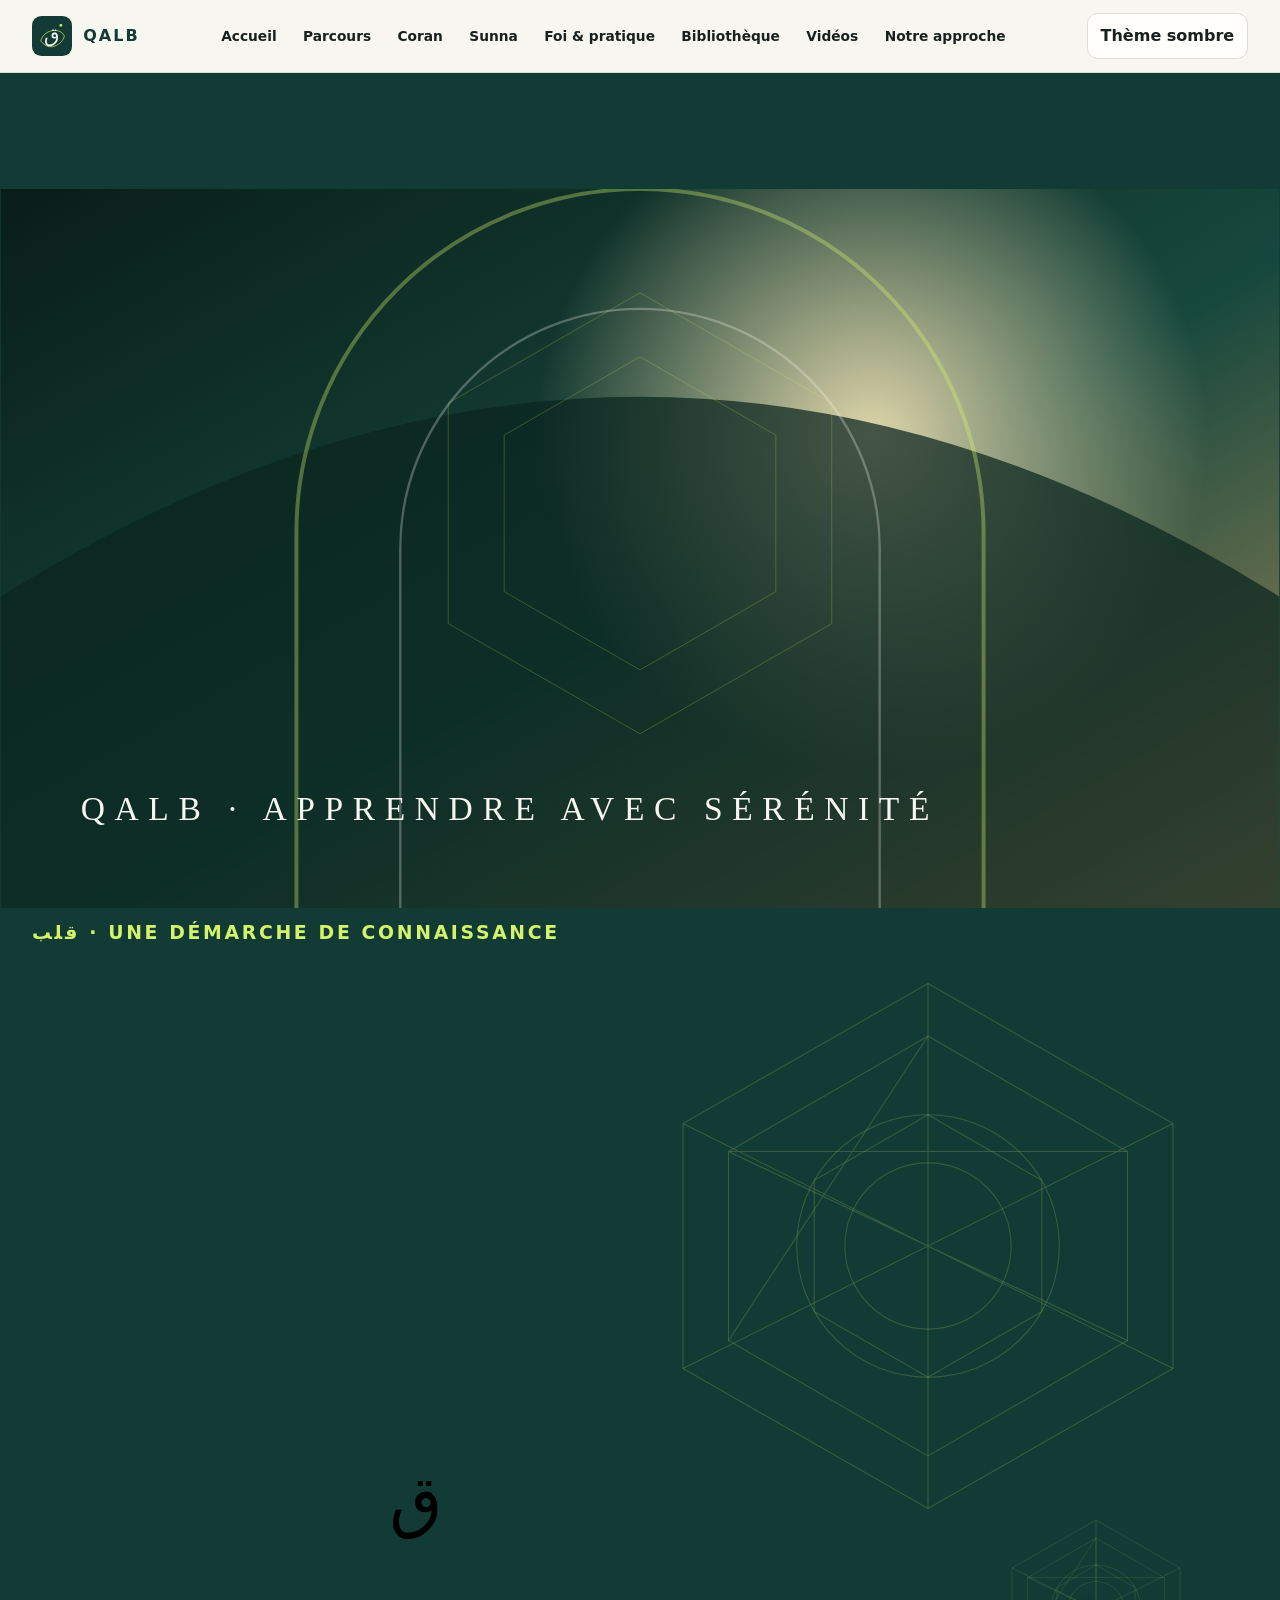
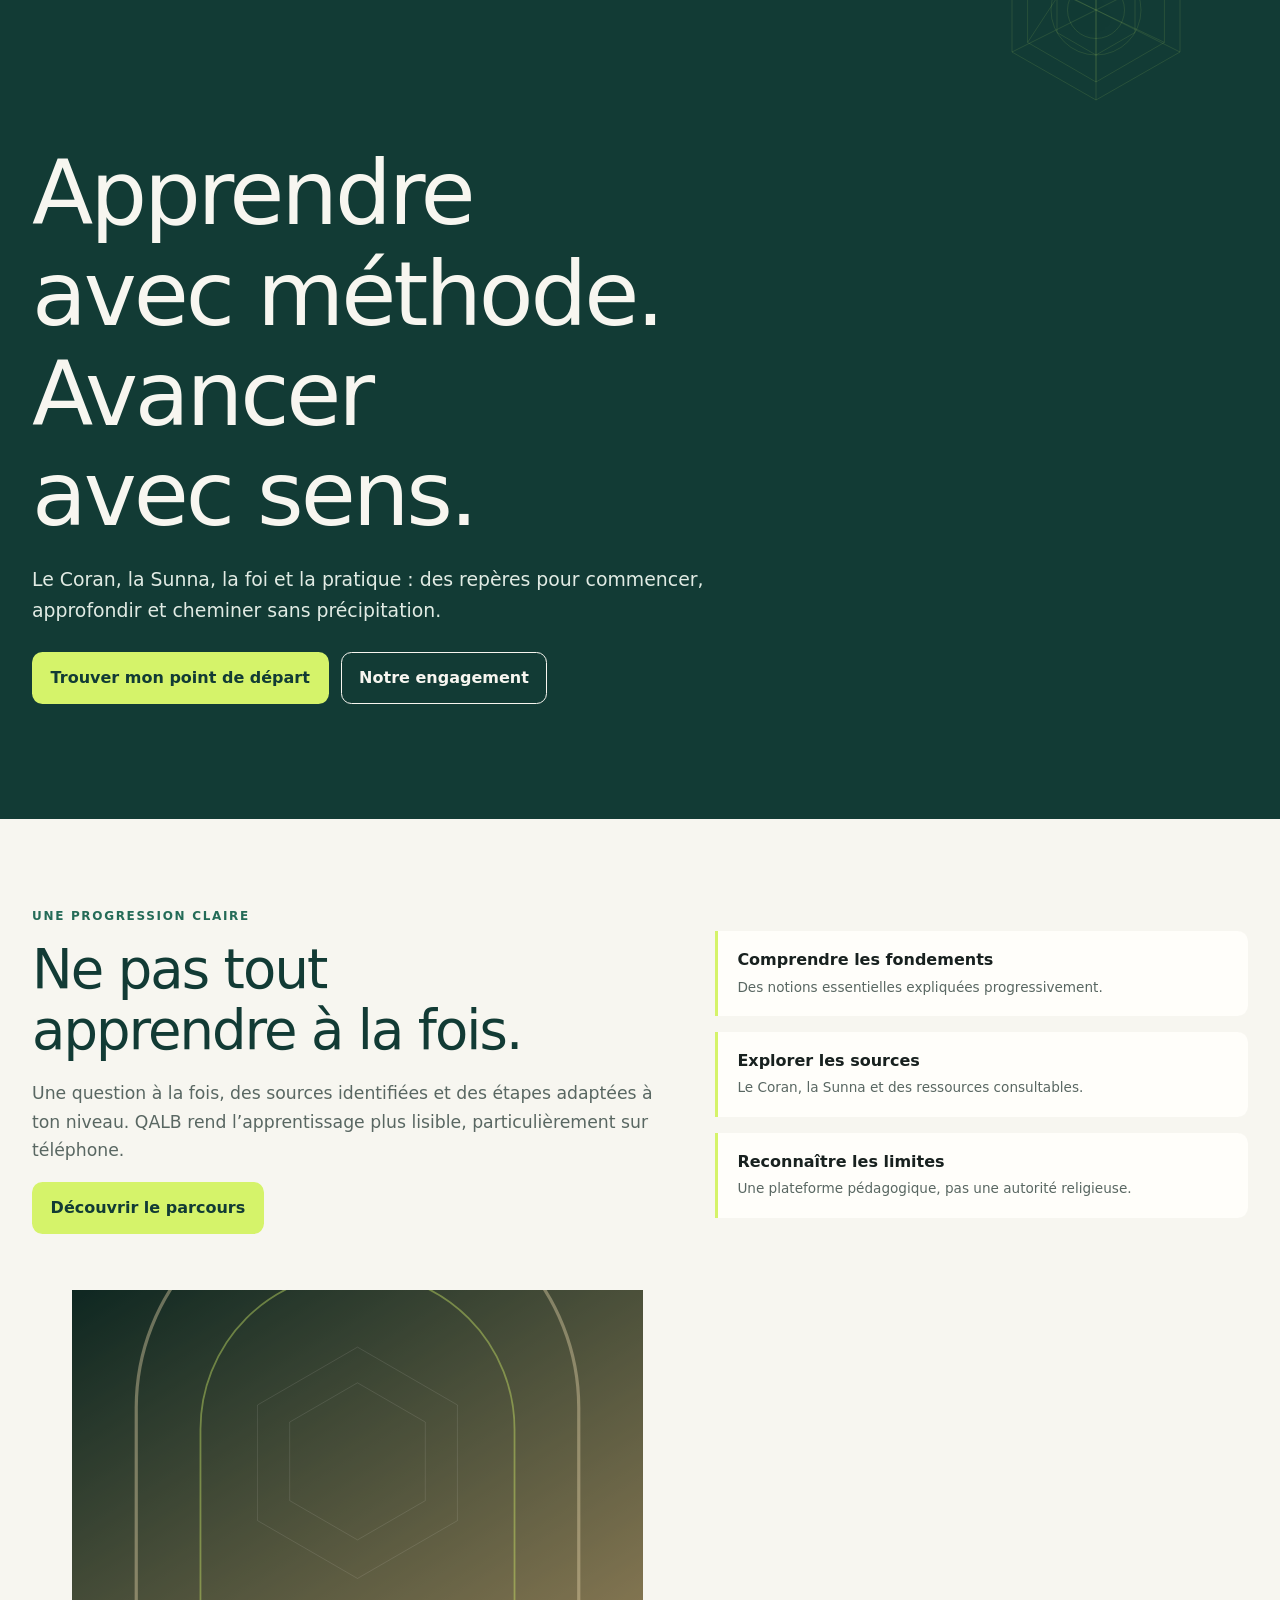
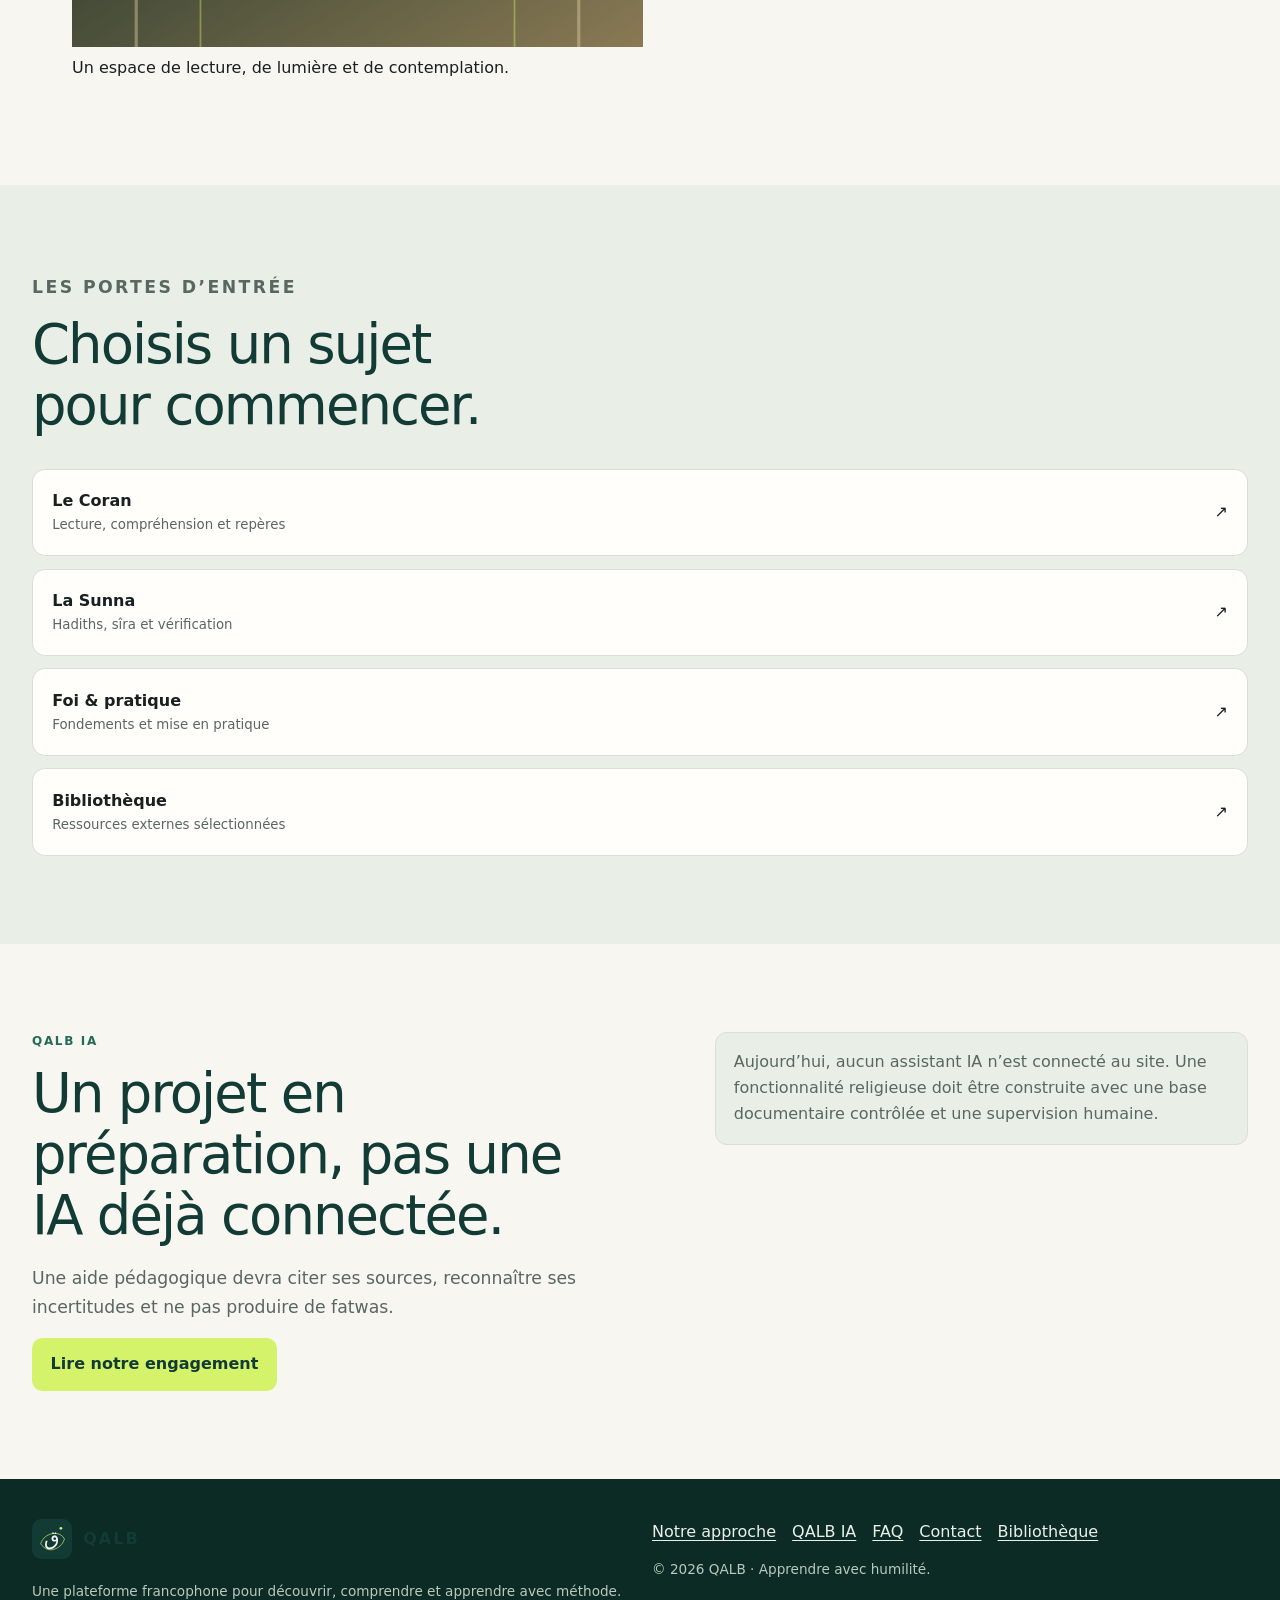
==== commit dccf2a4c: "Donne une présence immersive à l’accueil QALB" ====
--- a/index.html
+++ b/index.html
@@ -1,2 +1,2 @@
 <!doctype html>
-<html lang="fr"><head><meta charset="utf-8"><meta name="viewport" content="width=device-width,initial-scale=1"><meta name="description" content="Découvrir le Coran, la Sunna, la foi et la pratique avec un parcours francophone et des ressources identifiées."><meta name="theme-color" content="#123b35"><meta property="og:type" content="website"><meta property="og:locale" content="fr_FR"><meta property="og:site_name" content="QALB"><meta property="og:title" content="QALB — Le savoir qui éclaire le cœur"><meta property="og:description" content="Découvrir le Coran, la Sunna, la foi et la pratique avec un parcours francophone et des ressources identifiées."><meta property="og:url" content="https://qalb-ogag.onrender.com/"><meta property="og:image" content="https://qalb-ogag.onrender.com/assets/img/qalb-og.svg"><meta name="twitter:card" content="summary_large_image"><link rel="canonical" href="https://qalb-ogag.onrender.com/"><link rel="icon" href="/assets/img/favicon.svg" type="image/svg+xml"><link rel="apple-touch-icon" href="/assets/img/apple-touch-icon.svg"><link rel="stylesheet" href="/css/site.min.css"><script>(()=>{try{let t=localStorage.getItem("qalb-theme");document.documentElement.dataset.theme=t==="dark"||t==="light"?t:(matchMedia("(prefers-color-scheme:dark)").matches?"dark":"light")}catch{}})();</script><script defer src="/js/site-config.js"></script><script defer src="/js/app.min.js"></script><title>QALB — Le savoir qui éclaire le cœur</title><script type="application/ld+json">{"@context":"https://schema.org","@type":"WebPage","name":"QALB — Le savoir qui éclaire le cœur","description":"Découvrir le Coran, la Sunna, la foi et la pratique avec un parcours francophone et des ressources identifiées.","url":"https://qalb-ogag.onrender.com/","isPartOf":{"@type":"WebSite","name":"QALB","url":"https://qalb-ogag.onrender.com/"}}</script></head><body><a class="skip-link" href="#contenu">Aller au contenu</a><header class="site-header"><div class="container header-inner"><a class="brand" href="/" aria-label="QALB, accueil"><img src="/assets/img/favicon.svg" width="40" height="40" alt=""><span>QALB</span></a><nav class="desktop-nav" aria-label="Navigation principale"><a href="/">Accueil</a><a href="/parcours/">Parcours</a><a href="/coran/">Coran</a><a href="/sunna/">Sunna</a><a href="/foi-pratique/">Foi &amp; pratique</a><a href="/bibliotheque/">Bibliothèque</a><a href="/videos/">Vidéos</a><a href="/approche/">Notre approche</a></nav><div class="header-actions"><button class="icon-button" id="themeToggle" type="button" aria-pressed="false">Thème</button><button class="menu-button" id="menuToggle" type="button" aria-expanded="false" aria-controls="mobileNav">Menu</button></div></div></header><div class="nav-backdrop" id="navBackdrop"></div><nav class="mobile-nav" id="mobileNav" aria-label="Menu principal" aria-hidden="true"><div class="mobile-nav-head"><strong>Explorer QALB</strong><button class="icon-button" id="menuClose" type="button">Fermer</button></div><div class="mobile-nav-links"><a href="/">Accueil</a><a href="/parcours/">Parcours</a><a href="/coran/">Coran</a><a href="/sunna/">Sunna</a><a href="/foi-pratique/">Foi &amp; pratique</a><a href="/bibliotheque/">Bibliothèque</a><a href="/videos/">Vidéos</a><a href="/approche/">Notre approche</a><a href="/qalb-ia/">QALB IA</a><a href="/faq/">FAQ</a><a href="/contact/">Contact</a></div></nav><main id="contenu"><section class="hero"><div class="container hero-grid"><div class="hero-copy"><p class="eyebrow">قلب · Une démarche de connaissance</p><h1>Apprendre avec méthode. Avancer avec sens.</h1><p>Le Coran, la Sunna, la foi et la pratique : des repères pour commencer, approfondir et cheminer sans précipitation.</p><div class="actions"><a class="button" href="/parcours/">Trouver mon point de départ</a><a class="button button-secondary" href="/approche/">Notre engagement</a></div></div><img class="hero-mark" src="/assets/img/geometry.svg" width="300" height="300" alt="" fetchpriority="high"></div></section><section class="section"><div class="container split"><div><p class="eyebrow">Une progression claire</p><h2>Ne pas tout apprendre à la fois.</h2><p class="lead">Une question à la fois, des sources identifiées et des étapes adaptées à ton niveau. QALB rend l’apprentissage plus lisible, particulièrement sur téléphone.</p><a class="button" href="/parcours/">Découvrir le parcours</a></div><ul class="feature-list"><li><strong>Comprendre les fondements</strong><br><span class="small">Des notions essentielles expliquées progressivement.</span></li><li><strong>Explorer les sources</strong><br><span class="small">Le Coran, la Sunna et des ressources consultables.</span></li><li><strong>Reconnaître les limites</strong><br><span class="small">Une plateforme pédagogique, pas une autorité religieuse.</span></li></ul></div></section><section class="section" style="background:var(--surface-2)"><div class="container"><div class="section-heading"><p class="eyebrow">Les portes d’entrée</p><h2>Choisis un sujet pour commencer.</h2></div><div class="topic-list"><a class="topic-link" href="/coran/"><span>Le Coran<small>Lecture, compréhension et repères</small></span>↗</a><a class="topic-link" href="/sunna/"><span>La Sunna<small>Hadiths, sîra et vérification</small></span>↗</a><a class="topic-link" href="/foi-pratique/"><span>Foi &amp; pratique<small>Fondements et mise en pratique</small></span>↗</a><a class="topic-link" href="/bibliotheque/"><span>Bibliothèque<small>Ressources externes sélectionnées</small></span>↗</a></div></div></section><section class="section"><div class="container split"><div><p class="eyebrow">QALB IA</p><h2>Un projet en préparation, pas une IA déjà connectée.</h2><p class="lead">Une aide pédagogique devra citer ses sources, reconnaître ses incertitudes et ne pas produire de fatwas.</p><a class="button" href="/qalb-ia/">Lire notre engagement</a></div><div class="notice">Aujourd’hui, aucun assistant IA n’est connecté au site. Une fonctionnalité religieuse doit être construite avec une base documentaire contrôlée et une supervision humaine.</div></div></section></main><footer class="site-footer"><div class="container footer-grid"><div><a class="brand" href="/"><img src="/assets/img/favicon.svg" width="40" height="40" alt=""><span>QALB</span></a><p class="footer-note">Une plateforme francophone pour découvrir, comprendre et apprendre avec méthode.</p></div><div><nav class="footer-links" aria-label="Liens de pied de page"><a href="/approche/">Notre approche</a><a href="/qalb-ia/">QALB IA</a><a href="/faq/">FAQ</a><a href="/contact/">Contact</a><a href="/bibliotheque/">Bibliothèque</a></nav><p class="footer-note">© <span id="year"></span> QALB · Apprendre avec humilité.</p></div></div></footer></body></html>+<html lang="fr"><head><meta charset="utf-8"><meta name="viewport" content="width=device-width,initial-scale=1"><meta name="description" content="Découvrir le Coran, la Sunna, la foi et la pratique avec un parcours francophone et des ressources identifiées."><meta name="theme-color" content="#123b35"><meta property="og:type" content="website"><meta property="og:locale" content="fr_FR"><meta property="og:site_name" content="QALB"><meta property="og:title" content="QALB — Le savoir qui éclaire le cœur"><meta property="og:description" content="Découvrir le Coran, la Sunna, la foi et la pratique avec un parcours francophone et des ressources identifiées."><meta property="og:url" content="https://qalb-ogag.onrender.com/"><meta property="og:image" content="https://qalb-ogag.onrender.com/assets/img/qalb-og.svg"><meta name="twitter:card" content="summary_large_image"><link rel="canonical" href="https://qalb-ogag.onrender.com/"><link rel="icon" href="/assets/img/favicon.svg" type="image/svg+xml"><link rel="apple-touch-icon" href="/assets/img/apple-touch-icon.svg"><link rel="stylesheet" href="/css/site.min.css"><script>(()=>{try{let t=localStorage.getItem("qalb-theme");document.documentElement.dataset.theme=t==="dark"||t==="light"?t:(matchMedia("(prefers-color-scheme:dark)").matches?"dark":"light")}catch{}})();</script><script defer src="/js/site-config.js"></script><script defer src="/js/app.min.js"></script><title>QALB — Le savoir qui éclaire le cœur</title><script type="application/ld+json">{"@context":"https://schema.org","@type":"WebPage","name":"QALB — Le savoir qui éclaire le cœur","description":"Découvrir le Coran, la Sunna, la foi et la pratique avec un parcours francophone et des ressources identifiées.","url":"https://qalb-ogag.onrender.com/","isPartOf":{"@type":"WebSite","name":"QALB","url":"https://qalb-ogag.onrender.com/"}}</script></head><body><a class="skip-link" href="#contenu">Aller au contenu</a><header class="site-header"><div class="container header-inner"><a class="brand" href="/" aria-label="QALB, accueil"><img src="/assets/img/favicon.svg" width="40" height="40" alt=""><span>QALB</span></a><nav class="desktop-nav" aria-label="Navigation principale"><a href="/">Accueil</a><a href="/parcours/">Parcours</a><a href="/coran/">Coran</a><a href="/sunna/">Sunna</a><a href="/foi-pratique/">Foi &amp; pratique</a><a href="/bibliotheque/">Bibliothèque</a><a href="/videos/">Vidéos</a><a href="/approche/">Notre approche</a></nav><div class="header-actions"><button class="icon-button" id="themeToggle" type="button" aria-pressed="false">Thème</button><button class="menu-button" id="menuToggle" type="button" aria-expanded="false" aria-controls="mobileNav">Menu</button></div></div></header><div class="nav-backdrop" id="navBackdrop"></div><nav class="mobile-nav" id="mobileNav" aria-label="Menu principal" aria-hidden="true"><div class="mobile-nav-head"><strong>Explorer QALB</strong><button class="icon-button" id="menuClose" type="button">Fermer</button></div><div class="mobile-nav-links"><a href="/">Accueil</a><a href="/parcours/">Parcours</a><a href="/coran/">Coran</a><a href="/sunna/">Sunna</a><a href="/foi-pratique/">Foi &amp; pratique</a><a href="/bibliotheque/">Bibliothèque</a><a href="/videos/">Vidéos</a><a href="/approche/">Notre approche</a><a href="/qalb-ia/">QALB IA</a><a href="/faq/">FAQ</a><a href="/contact/">Contact</a></div></nav><main id="contenu"><section class="hero hero-immersive"><video class="hero-video" data-hero-video muted autoplay loop playsinline preload="none" poster="/assets/img/placeholders/hero-poster.svg" aria-hidden="true"><source data-src="/assets/video/hero.webm" type="video/webm"><source data-src="/assets/video/hero.mp4" type="video/mp4"></video><div class="hero-shade" aria-hidden="true"></div><div class="container hero-grid"><div class="hero-copy"><p class="eyebrow">قلب · Une démarche de connaissance</p><svg class="qaf-calligraphy" viewBox="0 0 180 180" role="img" aria-label="Lettre arabe qaf, ق"><text x="90" y="132" text-anchor="middle" lang="ar">ق</text></svg><h1>Apprendre avec méthode. Avancer avec sens.</h1><p>Le Coran, la Sunna, la foi et la pratique : des repères pour commencer, approfondir et cheminer sans précipitation.</p><div class="actions"><a class="button" href="/parcours/">Trouver mon point de départ</a><a class="button button-secondary" href="/approche/">Notre engagement</a></div></div><img class="hero-mark" src="/assets/img/geometry.svg" width="300" height="300" alt="" fetchpriority="high"></div></section><section class="section"><div class="container split"><div><p class="eyebrow">Une progression claire</p><h2>Ne pas tout apprendre à la fois.</h2><p class="lead">Une question à la fois, des sources identifiées et des étapes adaptées à ton niveau. QALB rend l’apprentissage plus lisible, particulièrement sur téléphone.</p><a class="button" href="/parcours/">Découvrir le parcours</a></div><ul class="feature-list"><li><strong>Comprendre les fondements</strong><br><span class="small">Des notions essentielles expliquées progressivement.</span></li><li><strong>Explorer les sources</strong><br><span class="small">Le Coran, la Sunna et des ressources consultables.</span></li><li><strong>Reconnaître les limites</strong><br><span class="small">Une plateforme pédagogique, pas une autorité religieuse.</span></li></ul><figure class="editorial-figure" data-reveal><img src="/assets/img/placeholders/home-editorial.svg" srcset="/assets/img/placeholders/home-editorial.svg 480w, /assets/img/placeholders/home-editorial.svg 960w, /assets/img/placeholders/home-editorial.svg 1600w" sizes="(max-width: 640px) 100vw, 42vw" data-webp-srcset="/assets/img/home-editorial-480.webp 480w, /assets/img/home-editorial-960.webp 960w, /assets/img/home-editorial-1600.webp 1600w" width="1600" height="1000" loading="lazy" decoding="async" alt="Motif architectural géométrique baigné de lumière, illustration temporaire QALB"><figcaption>Un espace de lecture, de lumière et de contemplation.</figcaption></figure></div></section><section class="section" style="background:var(--surface-2)"><div class="container"><div class="section-heading"><p class="eyebrow">Les portes d’entrée</p><h2>Choisis un sujet pour commencer.</h2></div><div class="topic-list"><a class="topic-link" href="/coran/"><span>Le Coran<small>Lecture, compréhension et repères</small></span>↗</a><a class="topic-link" href="/sunna/"><span>La Sunna<small>Hadiths, sîra et vérification</small></span>↗</a><a class="topic-link" href="/foi-pratique/"><span>Foi &amp; pratique<small>Fondements et mise en pratique</small></span>↗</a><a class="topic-link" href="/bibliotheque/"><span>Bibliothèque<small>Ressources externes sélectionnées</small></span>↗</a></div></div></section><section class="section"><div class="container split"><div><p class="eyebrow">QALB IA</p><h2>Un projet en préparation, pas une IA déjà connectée.</h2><p class="lead">Une aide pédagogique devra citer ses sources, reconnaître ses incertitudes et ne pas produire de fatwas.</p><a class="button" href="/qalb-ia/">Lire notre engagement</a></div><div class="notice">Aujourd’hui, aucun assistant IA n’est connecté au site. Une fonctionnalité religieuse doit être construite avec une base documentaire contrôlée et une supervision humaine.</div></div></section></main><footer class="site-footer"><div class="container footer-grid"><div><a class="brand" href="/"><img src="/assets/img/favicon.svg" width="40" height="40" alt=""><span>QALB</span></a><p class="footer-note">Une plateforme francophone pour découvrir, comprendre et apprendre avec méthode.</p></div><div><nav class="footer-links" aria-label="Liens de pied de page"><a href="/approche/">Notre approche</a><a href="/qalb-ia/">QALB IA</a><a href="/faq/">FAQ</a><a href="/contact/">Contact</a><a href="/bibliotheque/">Bibliothèque</a></nav><p class="footer-note">© <span id="year"></span> QALB · Apprendre avec humilité.</p></div></div></footer></body></html>
--- a/css/site.min.css
+++ b/css/site.min.css
@@ -1 +1 @@
-@charset "UTF-8";:root{color-scheme:light;--bg:#f7f6f0;--surface:#fffefa;--surface-2:#e9eee7;--ink:#18211f;--muted:#596762;--brand:#123b35;--brand-2:#246b57;--accent:#d5f36a;--line:#d8dfd8;--focus:#8a5b13;--shadow:0 18px 48px rgba(18,59,53,.09);--radius:1.1rem;--font:system-ui,-apple-system,"Segoe UI",sans-serif}html[data-theme=dark]{color-scheme:dark;--bg:#101d19;--surface:#172923;--surface-2:#20372e;--ink:#f0f4ef;--muted:#c0cec4;--brand:#d8e8dc;--brand-2:#b7d6c0;--accent:#d5f36a;--line:#385146;--focus:#f0c879;--shadow:0 18px 48px rgba(0,0,0,.22)}*{box-sizing:border-box}html{scroll-behavior:smooth;scroll-padding-top:6rem}body{margin:0;background:var(--bg);color:var(--ink);font:400 1rem/1.65 var(--font);-webkit-font-smoothing:antialiased}body.no-scroll{overflow:hidden}a{color:inherit;text-underline-offset:.2em}button,input{font:inherit}button{cursor:pointer}img,svg{max-width:100%}img{height:auto}::selection{background:var(--accent);color:#123b35}:focus-visible{outline:3px solid var(--focus);outline-offset:4px}.skip-link{position:fixed;z-index:1000;top:.75rem;left:.75rem;padding:.7rem 1rem;background:var(--surface);color:var(--ink);transform:translateY(-160%)}.skip-link:focus{transform:none}.container{width:min(100% - 2rem,72rem);margin-inline:auto}.site-header{position:sticky;z-index:30;top:0;background:color-mix(in srgb,var(--bg) 94%,transparent);border-bottom:1px solid var(--line);backdrop-filter:blur(12px)}.header-inner{min-height:4.5rem;display:flex;align-items:center;justify-content:space-between;gap:1rem}.brand{display:inline-flex;align-items:center;gap:.7rem;text-decoration:none;color:var(--brand);font-weight:800;letter-spacing:.13em}.brand img{width:2.5rem;height:2.5rem}.header-actions{display:flex;align-items:center;gap:.55rem}.icon-button,.menu-button{min-height:2.8rem;padding:.55rem .8rem;border:1px solid var(--line);border-radius:.65rem;background:var(--surface);color:var(--ink);font-weight:650}.desktop-nav{display:none}.mobile-nav{position:fixed;z-index:60;inset:0 0 0 auto;width:min(88vw,23rem);height:100dvh;padding:1.1rem;background:var(--surface);border-left:1px solid var(--line);box-shadow:-2rem 0 4rem rgba(0,0,0,.18);transform:translateX(105%);visibility:hidden;transition:transform .25s ease,visibility .25s}.mobile-nav.is-open{transform:translateX(0);visibility:visible}.nav-backdrop{position:fixed;z-index:50;inset:0;background:rgba(4,20,16,.58);opacity:0;visibility:hidden;transition:opacity .2s,visibility .2s}.nav-backdrop.is-visible{opacity:1;visibility:visible}.mobile-nav-head{display:flex;align-items:center;justify-content:space-between;padding-bottom:1rem;border-bottom:1px solid var(--line)}.mobile-nav-links{display:grid;gap:.2rem;padding:1rem 0}.mobile-nav-links a,.desktop-nav a{padding:.7rem .75rem;border-radius:.55rem;text-decoration:none;color:var(--ink);font-weight:600}.mobile-nav-links a:hover,.desktop-nav a:hover,.desktop-nav a[aria-current=page]{background:var(--surface-2);color:var(--brand-2)}.eyebrow{margin:0 0 .8rem;color:var(--brand-2);font-size:.75rem;font-weight:800;letter-spacing:.14em;text-transform:uppercase}.hero{position:relative;isolation:isolate;overflow:hidden;padding:clamp(4rem,9vw,8rem) 0;background:var(--brand);color:#f7f6f0}.hero:after{position:absolute;z-index:-1;inset:0;content:"";background:url("../assets/img/geometry.svg") no-repeat 90% 50%/min(55vw,35rem);opacity:.6}.hero-grid{display:grid;gap:2rem;align-items:center}.hero-copy{max-width:48rem}.hero .eyebrow{color:var(--accent)}h1,h2,h3{line-height:1.12;text-wrap:balance}h1,h2{font-family:var(--font);font-weight:500;letter-spacing:-.035em}h1{max-width:14ch;margin:.4rem 0 1.2rem;font-size:clamp(2.7rem,9vw,5.6rem)}h2{margin:0 0 1rem;font-size:clamp(2rem,6vw,3.4rem);color:var(--brand)}h3{margin:.2rem 0 .7rem;font-size:1.2rem}.hero p{max-width:42rem;color:#e1ebe4;font-size:clamp(1rem,2vw,1.18rem)}.hero-mark{width:min(12rem,42vw);justify-self:center;filter:drop-shadow(0 1rem 2rem rgba(0,0,0,.15))}.actions{display:flex;flex-wrap:wrap;gap:.75rem;margin-top:1.6rem}.button{display:inline-flex;min-height:3rem;align-items:center;justify-content:center;gap:.5rem;padding:.75rem 1.1rem;border:1px solid transparent;border-radius:.65rem;background:var(--accent);color:#123b35;font-weight:800;text-decoration:none}.button:hover{filter:brightness(.96)}.button-secondary{border-color:currentColor;background:transparent;color:inherit}.section{padding:clamp(3rem,7vw,5.5rem) 0}.section-heading{max-width:46rem;margin-bottom:2rem}.section-heading p,.lead{color:var(--muted);font-size:1.08rem}.split{display:grid;gap:2rem;align-items:start}.feature-list{display:grid;gap:1rem;margin:1.5rem 0;padding:0;list-style:none}.feature-list li{padding:1rem 1rem 1rem 1.2rem;border-left:3px solid var(--accent);background:var(--surface);border-radius:0 .65rem .65rem 0}.topic-list{display:grid;gap:.8rem}.topic-link{display:flex;align-items:center;justify-content:space-between;gap:1rem;padding:1.15rem 1.2rem;border:1px solid var(--line);border-radius:.8rem;background:var(--surface);text-decoration:none}.topic-link:hover{border-color:var(--brand-2);transform:translateY(-1px)}.topic-link span:first-child{font-weight:750}.topic-link small{display:block;color:var(--muted);font-weight:400}.quote{margin:1.5rem 0;padding:1.3rem 1.4rem;border-left:3px solid var(--accent);background:var(--surface-2);border-radius:0 .7rem .7rem 0}.quote p{margin:0;font-family:var(--font);font-size:1.2rem}.quote cite{display:block;margin-top:.6rem;color:var(--muted);font-size:.8rem;font-style:normal}.notice{padding:1rem 1.1rem;border:1px solid var(--line);border-radius:.75rem;background:var(--surface-2);color:var(--muted)}.resource-tools{display:grid;gap:.8rem;margin:1.5rem 0}.search-field{width:100%;min-height:3rem;padding:.75rem 1rem;border:1px solid var(--line);border-radius:.65rem;background:var(--surface);color:var(--ink)}.filter-list{display:flex;flex-wrap:wrap;gap:.5rem}.filter-button{min-height:2.5rem;padding:.5rem .85rem;border:1px solid var(--line);border-radius:99rem;background:var(--surface);color:var(--ink)}.filter-button[aria-pressed=true]{background:var(--brand);border-color:var(--brand);color:#fff}.resource-list{display:grid;gap:.9rem}.resource{padding:1.2rem;border:1px solid var(--line);border-radius:.85rem;background:var(--surface)}.resource[hidden],[hidden]{display:none!important}.resource-meta{color:var(--muted);font-size:.85rem}.resource a{display:inline-block;margin-top:.5rem;color:var(--brand-2);font-weight:750}.empty-state{padding:1.5rem;border:1px dashed var(--line);border-radius:.8rem;color:var(--muted)}.steps{counter-reset:step;display:grid;gap:1rem}.step{position:relative;padding:1.2rem 1.2rem 1.2rem 4rem;border:1px solid var(--line);border-radius:.8rem;background:var(--surface)}.step:before{counter-increment:step;content:counter(step,decimal-leading-zero);position:absolute;left:1.1rem;top:1.15rem;color:var(--brand-2);font-weight:850}.page-intro{padding:clamp(3rem,7vw,5.5rem) 0;background:var(--surface-2);border-bottom:1px solid var(--line)}.page-intro h1{max-width:17ch;color:var(--brand);font-size:clamp(2.5rem,7vw,4.4rem)}.page-intro p{max-width:48rem;color:var(--muted);font-size:1.1rem}.faq-list{max-width:52rem}.faq-item{border-bottom:1px solid var(--line)}.faq-question{width:100%;display:flex;justify-content:space-between;gap:1rem;padding:1.1rem 0;border:0;background:transparent;color:var(--ink);text-align:left;font-weight:750}.faq-answer{padding:0 0 1.1rem;color:var(--muted)}.site-footer{padding:2.5rem 0;background:#0d2b25;color:#eaf0e9}.footer-grid{display:grid;gap:1.5rem}.footer-links{display:flex;flex-wrap:wrap;gap:.7rem 1rem}.footer-links a{color:#eaf0e9}.footer-note{margin:.8rem 0 0;color:#b9c9bd;font-size:.85rem}.arabic{font-family:"Noto Naskh Arabic",Georgia,serif;font-size:clamp(2rem,7vw,3.2rem);line-height:1.9;text-align:right;direction:rtl}.video-placeholder{aspect-ratio:16/9;display:grid;place-items:center;padding:1.5rem;border:1px solid var(--line);border-radius:.8rem;background:var(--surface-2);text-align:center}.video-placeholder strong{display:block;color:var(--brand)}.contact-panel{padding:1.4rem;border:1px solid var(--line);border-radius:.9rem;background:var(--surface)}.small{font-size:.85rem;color:var(--muted)}@media(min-width:640px){.container{width:min(100% - 3rem,72rem)}.hero-grid{grid-template-columns:minmax(0,1fr) 13rem}.split{grid-template-columns:1.1fr .9fr}.resource-list{grid-template-columns:repeat(2,minmax(0,1fr))}.footer-grid{grid-template-columns:1fr 1fr;align-items:start}}@media(min-width:960px){.menu-button,.mobile-nav,.nav-backdrop{display:none!important}.desktop-nav{display:flex;align-items:center;gap:.15rem}.desktop-nav a{font-size:.86rem}.header-inner{gap:1.2rem}.hero-grid{grid-template-columns:minmax(0,1fr) 17rem}.resource-list{grid-template-columns:repeat(3,minmax(0,1fr))}}@media(min-width:1280px){.container{width:min(100% - 4rem,76rem)}.hero-grid{grid-template-columns:minmax(0,1fr) 19rem}}@media(prefers-reduced-motion:reduce){*,*::before,*::after{scroll-behavior:auto!important;transition-duration:.01ms!important;animation-duration:.01ms!important;animation-iteration-count:1!important}}+@charset "UTF-8";:root{color-scheme:light;--bg:#f7f6f0;--surface:#fffefa;--surface-2:#e9eee7;--ink:#18211f;--muted:#596762;--brand:#123b35;--brand-2:#246b57;--accent:#d5f36a;--line:#d8dfd8;--focus:#8a5b13;--shadow:0 18px 48px rgba(18,59,53,.09);--pure:#fff;--on-accent:#123b35;--hero-bg:#123b35;--hero-fg:#f7f6f0;--hero-muted:#e1ebe4;--footer-bg:#0d2b25;--footer-fg:#eaf0e9;--footer-muted:#b9c9bd;--selection-bg:#d5f36a;--selection-fg:#123b35;--drawer-shadow:0 2rem 4rem rgba(0,0,0,.18);--backdrop-color:rgba(4,20,16,.58);--mark-shadow:0 1rem 2rem rgba(0,0,0,.15);--radius:1.1rem;--font:system-ui,-apple-system,"Segoe UI",sans-serif}html[data-theme=dark]{color-scheme:dark;--bg:#101d19;--surface:#172923;--surface-2:#20372e;--ink:#f0f4ef;--muted:#c0cec4;--brand:#d8e8dc;--brand-2:#b7d6c0;--accent:#d5f36a;--line:#385146;--focus:#f0c879;--shadow:0 18px 48px rgba(0,0,0,.22);--on-accent:#101d19;--hero-bg:#0d2b25;--hero-fg:#f0f4ef;--hero-muted:#c0cec4;--footer-bg:#091812;--footer-fg:#f0f4ef;--footer-muted:#c0cec4;--selection-bg:#d5f36a;--selection-fg:#101d19;--drawer-shadow:0 2rem 4rem rgba(0,0,0,.35);--backdrop-color:rgba(0,0,0,.72);--mark-shadow:0 1rem 2rem rgba(0,0,0,.3)}*{box-sizing:border-box}html{scroll-behavior:smooth;scroll-padding-top:6rem}body{margin:0;background:var(--bg);color:var(--ink);font:400 1rem/1.65 var(--font);-webkit-font-smoothing:antialiased}body.no-scroll{overflow:hidden}a{color:inherit;text-underline-offset:.2em}button,input{font:inherit}button{cursor:pointer}img,svg{max-width:100%}img{height:auto}::selection{background:var(--selection-bg);color:var(--selection-fg)}:focus-visible{outline:3px solid var(--focus);outline-offset:4px}.skip-link{position:fixed;z-index:1000;top:.75rem;left:.75rem;padding:.7rem 1rem;background:var(--surface);color:var(--ink);transform:translateY(-160%)}.skip-link:focus{transform:none}.container{width:min(100% - 2rem,72rem);margin-inline:auto}.site-header{position:sticky;z-index:30;top:0;background:color-mix(in srgb,var(--bg) 94%,transparent);border-bottom:1px solid var(--line);backdrop-filter:blur(12px)}.header-inner{min-height:4.5rem;display:flex;align-items:center;justify-content:space-between;gap:1rem}.brand{display:inline-flex;align-items:center;gap:.7rem;text-decoration:none;color:var(--brand);font-weight:800;letter-spacing:.13em}.brand img{width:2.5rem;height:2.5rem}.header-actions{display:flex;align-items:center;gap:.55rem}.icon-button,.menu-button{min-height:2.8rem;padding:.55rem .8rem;border:1px solid var(--line);border-radius:.65rem;background:var(--surface);color:var(--ink);font-weight:650}.desktop-nav{display:none}.mobile-nav{position:fixed;z-index:60;inset:0 0 0 auto;width:min(88vw,23rem);height:100dvh;padding:1.1rem;background:var(--surface);border-left:1px solid var(--line);box-shadow:var(--drawer-shadow);transform:translateX(105%);visibility:hidden;transition:transform .25s ease,visibility .25s}.mobile-nav.is-open{transform:translateX(0);visibility:visible}.nav-backdrop{position:fixed;z-index:50;inset:0;background:var(--backdrop-color);opacity:0;visibility:hidden;transition:opacity .2s,visibility .2s}.nav-backdrop.is-visible{opacity:1;visibility:visible}.mobile-nav-head{display:flex;align-items:center;justify-content:space-between;padding-bottom:1rem;border-bottom:1px solid var(--line)}.mobile-nav-links{display:grid;gap:.2rem;padding:1rem 0}.mobile-nav-links a,.desktop-nav a{padding:.7rem .75rem;border-radius:.55rem;text-decoration:none;color:var(--ink);font-weight:600}.mobile-nav-links a:hover,.desktop-nav a:hover,.desktop-nav a[aria-current=page]{background:var(--surface-2);color:var(--brand-2)}.eyebrow{margin:0 0 .8rem;color:var(--brand-2);font-size:.75rem;font-weight:800;letter-spacing:.14em;text-transform:uppercase}.hero{position:relative;isolation:isolate;overflow:hidden;padding:clamp(4rem,9vw,8rem) 0;background:var(--hero-bg);color:var(--hero-fg)}.hero:after{position:absolute;z-index:-1;inset:0;content:"";background:url("../assets/img/geometry.svg") no-repeat 90% 50%/min(55vw,35rem);opacity:.6}.hero-grid{display:grid;gap:2rem;align-items:center}.hero-copy{max-width:48rem}.hero .eyebrow{color:var(--accent)}h1,h2,h3{line-height:1.12;text-wrap:balance}h1,h2{font-family:var(--font);font-weight:500;letter-spacing:-.035em}h1{max-width:14ch;margin:.4rem 0 1.2rem;font-size:clamp(2.7rem,9vw,5.6rem)}h2{margin:0 0 1rem;font-size:clamp(2rem,6vw,3.4rem);color:var(--brand)}h3{margin:.2rem 0 .7rem;font-size:1.2rem}.hero p{max-width:42rem;color:var(--hero-muted);font-size:clamp(1rem,2vw,1.18rem)}.hero-mark{width:min(12rem,42vw);justify-self:center;filter:drop-shadow(var(--mark-shadow))}.actions{display:flex;flex-wrap:wrap;gap:.75rem;margin-top:1.6rem}.button{display:inline-flex;min-height:3rem;align-items:center;justify-content:center;gap:.5rem;padding:.75rem 1.1rem;border:1px solid transparent;border-radius:.65rem;background:var(--accent);color:var(--on-accent);font-weight:800;text-decoration:none}.button:hover{filter:brightness(.96)}.button-secondary{border-color:currentColor;background:transparent;color:inherit}.section{padding:clamp(3rem,7vw,5.5rem) 0}.section-heading{max-width:46rem;margin-bottom:2rem}.section-heading p,.lead{color:var(--muted);font-size:1.08rem}.split{display:grid;gap:2rem;align-items:start}.feature-list{display:grid;gap:1rem;margin:1.5rem 0;padding:0;list-style:none}.feature-list li{padding:1rem 1rem 1rem 1.2rem;border-left:3px solid var(--accent);background:var(--surface);border-radius:0 .65rem .65rem 0}.topic-list{display:grid;gap:.8rem}.topic-link{display:flex;align-items:center;justify-content:space-between;gap:1rem;padding:1.15rem 1.2rem;border:1px solid var(--line);border-radius:.8rem;background:var(--surface);text-decoration:none}.topic-link:hover{border-color:var(--brand-2);transform:translateY(-1px)}.topic-link span:first-child{font-weight:750}.topic-link small{display:block;color:var(--muted);font-weight:400}.quote{margin:1.5rem 0;padding:1.3rem 1.4rem;border-left:3px solid var(--accent);background:var(--surface-2);border-radius:0 .7rem .7rem 0}.quote p{margin:0;font-family:var(--font);font-size:1.2rem}.quote cite{display:block;margin-top:.6rem;color:var(--muted);font-size:.8rem;font-style:normal}.notice{padding:1rem 1.1rem;border:1px solid var(--line);border-radius:.75rem;background:var(--surface-2);color:var(--muted)}.resource-tools{display:grid;gap:.8rem;margin:1.5rem 0}.search-field{width:100%;min-height:3rem;padding:.75rem 1rem;border:1px solid var(--line);border-radius:.65rem;background:var(--surface);color:var(--ink)}.filter-list{display:flex;flex-wrap:wrap;gap:.5rem}.filter-button{min-height:2.5rem;padding:.5rem .85rem;border:1px solid var(--line);border-radius:99rem;background:var(--surface);color:var(--ink)}.filter-button[aria-pressed=true]{background:var(--brand);border-color:var(--brand);color:var(--pure)}.resource-list{display:grid;gap:.9rem}.resource{padding:1.2rem;border:1px solid var(--line);border-radius:.85rem;background:var(--surface)}.resource[hidden],[hidden]{display:none!important}.resource-meta{color:var(--muted);font-size:.85rem}.resource a{display:inline-block;margin-top:.5rem;color:var(--brand-2);font-weight:750}.empty-state{padding:1.5rem;border:1px dashed var(--line);border-radius:.8rem;color:var(--muted)}.steps{counter-reset:step;display:grid;gap:1rem}.step{position:relative;padding:1.2rem 1.2rem 1.2rem 4rem;border:1px solid var(--line);border-radius:.8rem;background:var(--surface)}.step:before{counter-increment:step;content:counter(step,decimal-leading-zero);position:absolute;left:1.1rem;top:1.15rem;color:var(--brand-2);font-weight:850}.page-intro{padding:clamp(3rem,7vw,5.5rem) 0;background:var(--surface-2);border-bottom:1px solid var(--line)}.page-intro h1{max-width:17ch;color:var(--brand);font-size:clamp(2.5rem,7vw,4.4rem)}.page-intro p{max-width:48rem;color:var(--muted);font-size:1.1rem}.faq-list{max-width:52rem}.faq-item{border-bottom:1px solid var(--line)}.faq-question{width:100%;display:flex;justify-content:space-between;gap:1rem;padding:1.1rem 0;border:0;background:transparent;color:var(--ink);text-align:left;font-weight:750}.faq-answer{padding:0 0 1.1rem;color:var(--muted)}.site-footer{padding:2.5rem 0;background:var(--footer-bg);color:var(--footer-fg)}.footer-grid{display:grid;gap:1.5rem}.footer-links{display:flex;flex-wrap:wrap;gap:.7rem 1rem}.footer-links a{color:var(--footer-fg)}.footer-note{margin:.8rem 0 0;color:var(--footer-muted);font-size:.85rem}.arabic{font-family:"Noto Naskh Arabic",Georgia,serif;font-size:clamp(2rem,7vw,3.2rem);line-height:1.9;text-align:right;direction:rtl}.video-placeholder{aspect-ratio:16/9;display:grid;place-items:center;padding:1.5rem;border:1px solid var(--line);border-radius:.8rem;background:var(--surface-2);text-align:center}.video-placeholder strong{display:block;color:var(--brand)}.contact-panel{padding:1.4rem;border:1px solid var(--line);border-radius:.9rem;background:var(--surface)}.small{font-size:.85rem;color:var(--muted)}@media(min-width:640px){.container{width:min(100% - 3rem,72rem)}.hero-grid{grid-template-columns:minmax(0,1fr) 13rem}.split{grid-template-columns:1.1fr .9fr}.resource-list{grid-template-columns:repeat(2,minmax(0,1fr))}.footer-grid{grid-template-columns:1fr 1fr;align-items:start}}@media(min-width:960px){.menu-button,.mobile-nav,.nav-backdrop{display:none!important}.desktop-nav{display:flex;align-items:center;gap:.15rem}.desktop-nav a{font-size:.86rem}.header-inner{gap:1.2rem}.hero-grid{grid-template-columns:minmax(0,1fr) 17rem}.resource-list{grid-template-columns:repeat(3,minmax(0,1fr))}}@media(min-width:1280px){.container{width:min(100% - 4rem,76rem)}.hero-grid{grid-template-columns:minmax(0,1fr) 19rem}}@media(prefers-reduced-motion:reduce){*,*::before,*::after{scroll-behavior:auto!important;transition-duration:.01ms!important;animation-duration:.01ms!important;animation-iteration-count:1!important}}
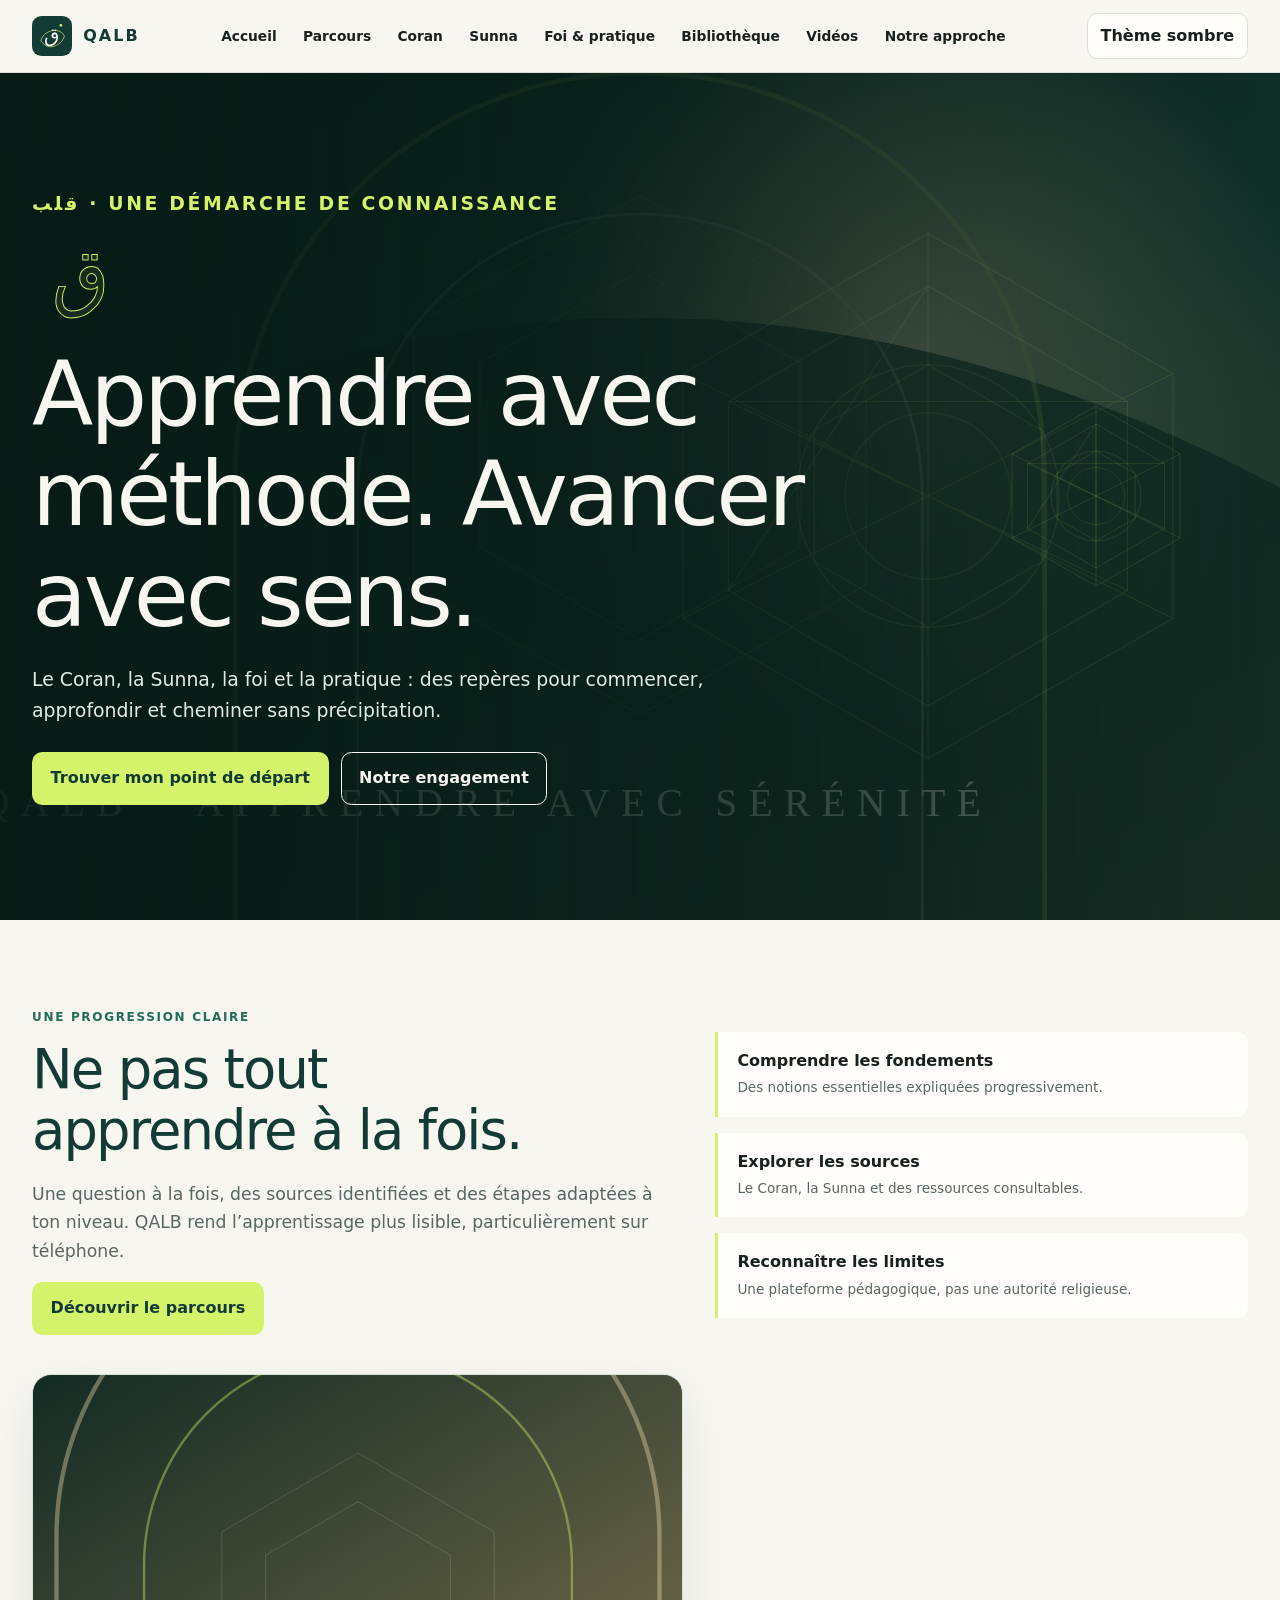
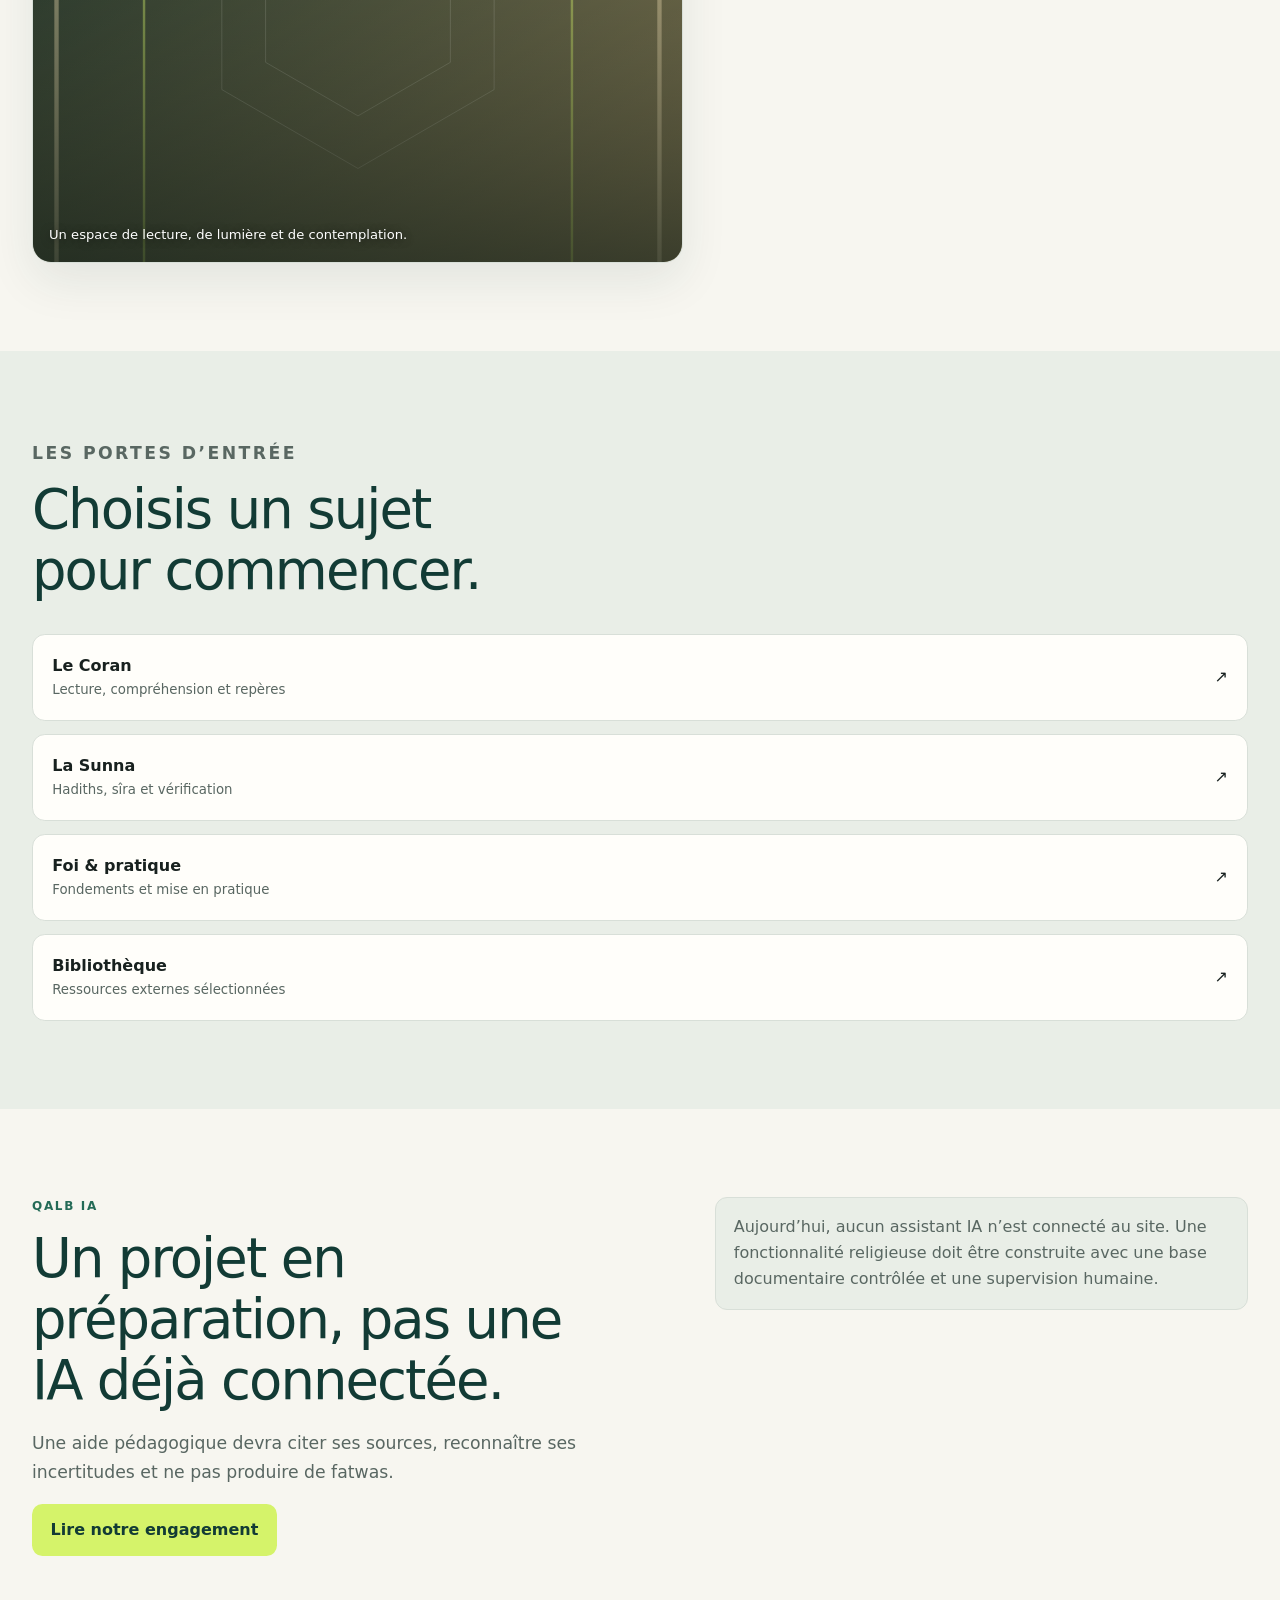
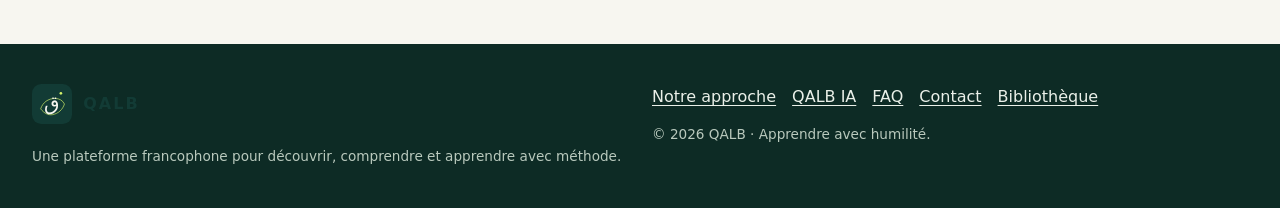
==== commit 8360bf76: "Prépare le poster WebP du hero" ====
--- a/index.html
+++ b/index.html
@@ -1,2 +1,2 @@
 <!doctype html>
-<html lang="fr"><head><meta charset="utf-8"><meta name="viewport" content="width=device-width,initial-scale=1"><meta name="description" content="Découvrir le Coran, la Sunna, la foi et la pratique avec un parcours francophone et des ressources identifiées."><meta name="theme-color" content="#123b35"><meta property="og:type" content="website"><meta property="og:locale" content="fr_FR"><meta property="og:site_name" content="QALB"><meta property="og:title" content="QALB — Le savoir qui éclaire le cœur"><meta property="og:description" content="Découvrir le Coran, la Sunna, la foi et la pratique avec un parcours francophone et des ressources identifiées."><meta property="og:url" content="https://qalb-ogag.onrender.com/"><meta property="og:image" content="https://qalb-ogag.onrender.com/assets/img/qalb-og.svg"><meta name="twitter:card" content="summary_large_image"><link rel="canonical" href="https://qalb-ogag.onrender.com/"><link rel="icon" href="/assets/img/favicon.svg" type="image/svg+xml"><link rel="apple-touch-icon" href="/assets/img/apple-touch-icon.svg"><link rel="stylesheet" href="/css/site.min.css"><script>(()=>{try{let t=localStorage.getItem("qalb-theme");document.documentElement.dataset.theme=t==="dark"||t==="light"?t:(matchMedia("(prefers-color-scheme:dark)").matches?"dark":"light")}catch{}})();</script><script defer src="/js/site-config.js"></script><script defer src="/js/app.min.js"></script><title>QALB — Le savoir qui éclaire le cœur</title><script type="application/ld+json">{"@context":"https://schema.org","@type":"WebPage","name":"QALB — Le savoir qui éclaire le cœur","description":"Découvrir le Coran, la Sunna, la foi et la pratique avec un parcours francophone et des ressources identifiées.","url":"https://qalb-ogag.onrender.com/","isPartOf":{"@type":"WebSite","name":"QALB","url":"https://qalb-ogag.onrender.com/"}}</script></head><body><a class="skip-link" href="#contenu">Aller au contenu</a><header class="site-header"><div class="container header-inner"><a class="brand" href="/" aria-label="QALB, accueil"><img src="/assets/img/favicon.svg" width="40" height="40" alt=""><span>QALB</span></a><nav class="desktop-nav" aria-label="Navigation principale"><a href="/">Accueil</a><a href="/parcours/">Parcours</a><a href="/coran/">Coran</a><a href="/sunna/">Sunna</a><a href="/foi-pratique/">Foi &amp; pratique</a><a href="/bibliotheque/">Bibliothèque</a><a href="/videos/">Vidéos</a><a href="/approche/">Notre approche</a></nav><div class="header-actions"><button class="icon-button" id="themeToggle" type="button" aria-pressed="false">Thème</button><button class="menu-button" id="menuToggle" type="button" aria-expanded="false" aria-controls="mobileNav">Menu</button></div></div></header><div class="nav-backdrop" id="navBackdrop"></div><nav class="mobile-nav" id="mobileNav" aria-label="Menu principal" aria-hidden="true"><div class="mobile-nav-head"><strong>Explorer QALB</strong><button class="icon-button" id="menuClose" type="button">Fermer</button></div><div class="mobile-nav-links"><a href="/">Accueil</a><a href="/parcours/">Parcours</a><a href="/coran/">Coran</a><a href="/sunna/">Sunna</a><a href="/foi-pratique/">Foi &amp; pratique</a><a href="/bibliotheque/">Bibliothèque</a><a href="/videos/">Vidéos</a><a href="/approche/">Notre approche</a><a href="/qalb-ia/">QALB IA</a><a href="/faq/">FAQ</a><a href="/contact/">Contact</a></div></nav><main id="contenu"><section class="hero hero-immersive"><video class="hero-video" data-hero-video muted autoplay loop playsinline preload="none" poster="/assets/img/placeholders/hero-poster.svg" aria-hidden="true"><source data-src="/assets/video/hero.webm" type="video/webm"><source data-src="/assets/video/hero.mp4" type="video/mp4"></video><div class="hero-shade" aria-hidden="true"></div><div class="container hero-grid"><div class="hero-copy"><p class="eyebrow">قلب · Une démarche de connaissance</p><svg class="qaf-calligraphy" viewBox="0 0 180 180" role="img" aria-label="Lettre arabe qaf, ق"><text x="90" y="132" text-anchor="middle" lang="ar">ق</text></svg><h1>Apprendre avec méthode. Avancer avec sens.</h1><p>Le Coran, la Sunna, la foi et la pratique : des repères pour commencer, approfondir et cheminer sans précipitation.</p><div class="actions"><a class="button" href="/parcours/">Trouver mon point de départ</a><a class="button button-secondary" href="/approche/">Notre engagement</a></div></div><img class="hero-mark" src="/assets/img/geometry.svg" width="300" height="300" alt="" fetchpriority="high"></div></section><section class="section"><div class="container split"><div><p class="eyebrow">Une progression claire</p><h2>Ne pas tout apprendre à la fois.</h2><p class="lead">Une question à la fois, des sources identifiées et des étapes adaptées à ton niveau. QALB rend l’apprentissage plus lisible, particulièrement sur téléphone.</p><a class="button" href="/parcours/">Découvrir le parcours</a></div><ul class="feature-list"><li><strong>Comprendre les fondements</strong><br><span class="small">Des notions essentielles expliquées progressivement.</span></li><li><strong>Explorer les sources</strong><br><span class="small">Le Coran, la Sunna et des ressources consultables.</span></li><li><strong>Reconnaître les limites</strong><br><span class="small">Une plateforme pédagogique, pas une autorité religieuse.</span></li></ul><figure class="editorial-figure" data-reveal><img src="/assets/img/placeholders/home-editorial.svg" srcset="/assets/img/placeholders/home-editorial.svg 480w, /assets/img/placeholders/home-editorial.svg 960w, /assets/img/placeholders/home-editorial.svg 1600w" sizes="(max-width: 640px) 100vw, 42vw" data-webp-srcset="/assets/img/home-editorial-480.webp 480w, /assets/img/home-editorial-960.webp 960w, /assets/img/home-editorial-1600.webp 1600w" width="1600" height="1000" loading="lazy" decoding="async" alt="Motif architectural géométrique baigné de lumière, illustration temporaire QALB"><figcaption>Un espace de lecture, de lumière et de contemplation.</figcaption></figure></div></section><section class="section" style="background:var(--surface-2)"><div class="container"><div class="section-heading"><p class="eyebrow">Les portes d’entrée</p><h2>Choisis un sujet pour commencer.</h2></div><div class="topic-list"><a class="topic-link" href="/coran/"><span>Le Coran<small>Lecture, compréhension et repères</small></span>↗</a><a class="topic-link" href="/sunna/"><span>La Sunna<small>Hadiths, sîra et vérification</small></span>↗</a><a class="topic-link" href="/foi-pratique/"><span>Foi &amp; pratique<small>Fondements et mise en pratique</small></span>↗</a><a class="topic-link" href="/bibliotheque/"><span>Bibliothèque<small>Ressources externes sélectionnées</small></span>↗</a></div></div></section><section class="section"><div class="container split"><div><p class="eyebrow">QALB IA</p><h2>Un projet en préparation, pas une IA déjà connectée.</h2><p class="lead">Une aide pédagogique devra citer ses sources, reconnaître ses incertitudes et ne pas produire de fatwas.</p><a class="button" href="/qalb-ia/">Lire notre engagement</a></div><div class="notice">Aujourd’hui, aucun assistant IA n’est connecté au site. Une fonctionnalité religieuse doit être construite avec une base documentaire contrôlée et une supervision humaine.</div></div></section></main><footer class="site-footer"><div class="container footer-grid"><div><a class="brand" href="/"><img src="/assets/img/favicon.svg" width="40" height="40" alt=""><span>QALB</span></a><p class="footer-note">Une plateforme francophone pour découvrir, comprendre et apprendre avec méthode.</p></div><div><nav class="footer-links" aria-label="Liens de pied de page"><a href="/approche/">Notre approche</a><a href="/qalb-ia/">QALB IA</a><a href="/faq/">FAQ</a><a href="/contact/">Contact</a><a href="/bibliotheque/">Bibliothèque</a></nav><p class="footer-note">© <span id="year"></span> QALB · Apprendre avec humilité.</p></div></div></footer></body></html>+<html lang="fr"><head><meta charset="utf-8"><meta name="viewport" content="width=device-width,initial-scale=1"><meta name="description" content="Découvrir le Coran, la Sunna, la foi et la pratique avec un parcours francophone et des ressources identifiées."><meta name="theme-color" content="#123b35"><meta property="og:type" content="website"><meta property="og:locale" content="fr_FR"><meta property="og:site_name" content="QALB"><meta property="og:title" content="QALB — Le savoir qui éclaire le cœur"><meta property="og:description" content="Découvrir le Coran, la Sunna, la foi et la pratique avec un parcours francophone et des ressources identifiées."><meta property="og:url" content="https://qalb-ogag.onrender.com/"><meta property="og:image" content="https://qalb-ogag.onrender.com/assets/img/qalb-og.svg"><meta name="twitter:card" content="summary_large_image"><link rel="canonical" href="https://qalb-ogag.onrender.com/"><link rel="icon" href="/assets/img/favicon.svg" type="image/svg+xml"><link rel="apple-touch-icon" href="/assets/img/apple-touch-icon.svg"><link rel="stylesheet" href="/css/site.min.css"><script>(()=>{try{let t=localStorage.getItem("qalb-theme");document.documentElement.dataset.theme=t==="dark"||t==="light"?t:(matchMedia("(prefers-color-scheme:dark)").matches?"dark":"light")}catch{}})();</script><script defer src="/js/site-config.js"></script><script defer src="/js/app.min.js"></script><title>QALB — Le savoir qui éclaire le cœur</title><script type="application/ld+json">{"@context":"https://schema.org","@type":"WebPage","name":"QALB — Le savoir qui éclaire le cœur","description":"Découvrir le Coran, la Sunna, la foi et la pratique avec un parcours francophone et des ressources identifiées.","url":"https://qalb-ogag.onrender.com/","isPartOf":{"@type":"WebSite","name":"QALB","url":"https://qalb-ogag.onrender.com/"}}</script></head><body><a class="skip-link" href="#contenu">Aller au contenu</a><header class="site-header"><div class="container header-inner"><a class="brand" href="/" aria-label="QALB, accueil"><img src="/assets/img/favicon.svg" width="40" height="40" alt=""><span>QALB</span></a><nav class="desktop-nav" aria-label="Navigation principale"><a href="/">Accueil</a><a href="/parcours/">Parcours</a><a href="/coran/">Coran</a><a href="/sunna/">Sunna</a><a href="/foi-pratique/">Foi &amp; pratique</a><a href="/bibliotheque/">Bibliothèque</a><a href="/videos/">Vidéos</a><a href="/approche/">Notre approche</a></nav><div class="header-actions"><button class="icon-button" id="themeToggle" type="button" aria-pressed="false">Thème</button><button class="menu-button" id="menuToggle" type="button" aria-expanded="false" aria-controls="mobileNav">Menu</button></div></div></header><div class="nav-backdrop" id="navBackdrop"></div><nav class="mobile-nav" id="mobileNav" aria-label="Menu principal" aria-hidden="true"><div class="mobile-nav-head"><strong>Explorer QALB</strong><button class="icon-button" id="menuClose" type="button">Fermer</button></div><div class="mobile-nav-links"><a href="/">Accueil</a><a href="/parcours/">Parcours</a><a href="/coran/">Coran</a><a href="/sunna/">Sunna</a><a href="/foi-pratique/">Foi &amp; pratique</a><a href="/bibliotheque/">Bibliothèque</a><a href="/videos/">Vidéos</a><a href="/approche/">Notre approche</a><a href="/qalb-ia/">QALB IA</a><a href="/faq/">FAQ</a><a href="/contact/">Contact</a></div></nav><main id="contenu"><section class="hero hero-immersive"><video class="hero-video" data-hero-video muted autoplay loop playsinline preload="none" poster="/assets/img/placeholders/hero-poster.svg" data-poster="/assets/img/hero-poster.webp" aria-hidden="true"><source data-src="/assets/video/hero.webm" type="video/webm"><source data-src="/assets/video/hero.mp4" type="video/mp4"></video><div class="hero-shade" aria-hidden="true"></div><div class="container hero-grid"><div class="hero-copy"><p class="eyebrow">قلب · Une démarche de connaissance</p><svg class="qaf-calligraphy" viewBox="0 0 180 180" role="img" aria-label="Lettre arabe qaf, ق"><text x="90" y="132" text-anchor="middle" lang="ar">ق</text></svg><h1>Apprendre avec méthode. Avancer avec sens.</h1><p>Le Coran, la Sunna, la foi et la pratique : des repères pour commencer, approfondir et cheminer sans précipitation.</p><div class="actions"><a class="button" href="/parcours/">Trouver mon point de départ</a><a class="button button-secondary" href="/approche/">Notre engagement</a></div></div><img class="hero-mark" src="/assets/img/geometry.svg" width="300" height="300" alt="" fetchpriority="high"></div></section><section class="section"><div class="container split"><div><p class="eyebrow">Une progression claire</p><h2>Ne pas tout apprendre à la fois.</h2><p class="lead">Une question à la fois, des sources identifiées et des étapes adaptées à ton niveau. QALB rend l’apprentissage plus lisible, particulièrement sur téléphone.</p><a class="button" href="/parcours/">Découvrir le parcours</a></div><ul class="feature-list"><li><strong>Comprendre les fondements</strong><br><span class="small">Des notions essentielles expliquées progressivement.</span></li><li><strong>Explorer les sources</strong><br><span class="small">Le Coran, la Sunna et des ressources consultables.</span></li><li><strong>Reconnaître les limites</strong><br><span class="small">Une plateforme pédagogique, pas une autorité religieuse.</span></li></ul><figure class="editorial-figure" data-reveal><img src="/assets/img/placeholders/home-editorial.svg" srcset="/assets/img/placeholders/home-editorial.svg 480w, /assets/img/placeholders/home-editorial.svg 960w, /assets/img/placeholders/home-editorial.svg 1600w" sizes="(max-width: 640px) 100vw, 42vw" data-webp-srcset="/assets/img/home-editorial-480.webp 480w, /assets/img/home-editorial-960.webp 960w, /assets/img/home-editorial-1600.webp 1600w" width="1600" height="1000" loading="lazy" decoding="async" alt="Motif architectural géométrique baigné de lumière, illustration temporaire QALB"><figcaption>Un espace de lecture, de lumière et de contemplation.</figcaption></figure></div></section><section class="section" style="background:var(--surface-2)"><div class="container"><div class="section-heading"><p class="eyebrow">Les portes d’entrée</p><h2>Choisis un sujet pour commencer.</h2></div><div class="topic-list"><a class="topic-link" href="/coran/"><span>Le Coran<small>Lecture, compréhension et repères</small></span>↗</a><a class="topic-link" href="/sunna/"><span>La Sunna<small>Hadiths, sîra et vérification</small></span>↗</a><a class="topic-link" href="/foi-pratique/"><span>Foi &amp; pratique<small>Fondements et mise en pratique</small></span>↗</a><a class="topic-link" href="/bibliotheque/"><span>Bibliothèque<small>Ressources externes sélectionnées</small></span>↗</a></div></div></section><section class="section"><div class="container split"><div><p class="eyebrow">QALB IA</p><h2>Un projet en préparation, pas une IA déjà connectée.</h2><p class="lead">Une aide pédagogique devra citer ses sources, reconnaître ses incertitudes et ne pas produire de fatwas.</p><a class="button" href="/qalb-ia/">Lire notre engagement</a></div><div class="notice">Aujourd’hui, aucun assistant IA n’est connecté au site. Une fonctionnalité religieuse doit être construite avec une base documentaire contrôlée et une supervision humaine.</div></div></section></main><footer class="site-footer"><div class="container footer-grid"><div><a class="brand" href="/"><img src="/assets/img/favicon.svg" width="40" height="40" alt=""><span>QALB</span></a><p class="footer-note">Une plateforme francophone pour découvrir, comprendre et apprendre avec méthode.</p></div><div><nav class="footer-links" aria-label="Liens de pied de page"><a href="/approche/">Notre approche</a><a href="/qalb-ia/">QALB IA</a><a href="/faq/">FAQ</a><a href="/contact/">Contact</a><a href="/bibliotheque/">Bibliothèque</a></nav><p class="footer-note">© <span id="year"></span> QALB · Apprendre avec humilité.</p></div></div></footer></body></html>
--- a/css/site.min.css
+++ b/css/site.min.css
@@ -1 +1 @@
-@charset "UTF-8";:root{color-scheme:light;--bg:#f7f6f0;--surface:#fffefa;--surface-2:#e9eee7;--ink:#18211f;--muted:#596762;--brand:#123b35;--brand-2:#246b57;--accent:#d5f36a;--line:#d8dfd8;--focus:#8a5b13;--shadow:0 18px 48px rgba(18,59,53,.09);--pure:#fff;--on-accent:#123b35;--hero-bg:#123b35;--hero-fg:#f7f6f0;--hero-muted:#e1ebe4;--footer-bg:#0d2b25;--footer-fg:#eaf0e9;--footer-muted:#b9c9bd;--selection-bg:#d5f36a;--selection-fg:#123b35;--drawer-shadow:0 2rem 4rem rgba(0,0,0,.18);--backdrop-color:rgba(4,20,16,.58);--mark-shadow:0 1rem 2rem rgba(0,0,0,.15);--radius:1.1rem;--font:system-ui,-apple-system,"Segoe UI",sans-serif}html[data-theme=dark]{color-scheme:dark;--bg:#101d19;--surface:#172923;--surface-2:#20372e;--ink:#f0f4ef;--muted:#c0cec4;--brand:#d8e8dc;--brand-2:#b7d6c0;--accent:#d5f36a;--line:#385146;--focus:#f0c879;--shadow:0 18px 48px rgba(0,0,0,.22);--on-accent:#101d19;--hero-bg:#0d2b25;--hero-fg:#f0f4ef;--hero-muted:#c0cec4;--footer-bg:#091812;--footer-fg:#f0f4ef;--footer-muted:#c0cec4;--selection-bg:#d5f36a;--selection-fg:#101d19;--drawer-shadow:0 2rem 4rem rgba(0,0,0,.35);--backdrop-color:rgba(0,0,0,.72);--mark-shadow:0 1rem 2rem rgba(0,0,0,.3)}*{box-sizing:border-box}html{scroll-behavior:smooth;scroll-padding-top:6rem}body{margin:0;background:var(--bg);color:var(--ink);font:400 1rem/1.65 var(--font);-webkit-font-smoothing:antialiased}body.no-scroll{overflow:hidden}a{color:inherit;text-underline-offset:.2em}button,input{font:inherit}button{cursor:pointer}img,svg{max-width:100%}img{height:auto}::selection{background:var(--selection-bg);color:var(--selection-fg)}:focus-visible{outline:3px solid var(--focus);outline-offset:4px}.skip-link{position:fixed;z-index:1000;top:.75rem;left:.75rem;padding:.7rem 1rem;background:var(--surface);color:var(--ink);transform:translateY(-160%)}.skip-link:focus{transform:none}.container{width:min(100% - 2rem,72rem);margin-inline:auto}.site-header{position:sticky;z-index:30;top:0;background:color-mix(in srgb,var(--bg) 94%,transparent);border-bottom:1px solid var(--line);backdrop-filter:blur(12px)}.header-inner{min-height:4.5rem;display:flex;align-items:center;justify-content:space-between;gap:1rem}.brand{display:inline-flex;align-items:center;gap:.7rem;text-decoration:none;color:var(--brand);font-weight:800;letter-spacing:.13em}.brand img{width:2.5rem;height:2.5rem}.header-actions{display:flex;align-items:center;gap:.55rem}.icon-button,.menu-button{min-height:2.8rem;padding:.55rem .8rem;border:1px solid var(--line);border-radius:.65rem;background:var(--surface);color:var(--ink);font-weight:650}.desktop-nav{display:none}.mobile-nav{position:fixed;z-index:60;inset:0 0 0 auto;width:min(88vw,23rem);height:100dvh;padding:1.1rem;background:var(--surface);border-left:1px solid var(--line);box-shadow:var(--drawer-shadow);transform:translateX(105%);visibility:hidden;transition:transform .25s ease,visibility .25s}.mobile-nav.is-open{transform:translateX(0);visibility:visible}.nav-backdrop{position:fixed;z-index:50;inset:0;background:var(--backdrop-color);opacity:0;visibility:hidden;transition:opacity .2s,visibility .2s}.nav-backdrop.is-visible{opacity:1;visibility:visible}.mobile-nav-head{display:flex;align-items:center;justify-content:space-between;padding-bottom:1rem;border-bottom:1px solid var(--line)}.mobile-nav-links{display:grid;gap:.2rem;padding:1rem 0}.mobile-nav-links a,.desktop-nav a{padding:.7rem .75rem;border-radius:.55rem;text-decoration:none;color:var(--ink);font-weight:600}.mobile-nav-links a:hover,.desktop-nav a:hover,.desktop-nav a[aria-current=page]{background:var(--surface-2);color:var(--brand-2)}.eyebrow{margin:0 0 .8rem;color:var(--brand-2);font-size:.75rem;font-weight:800;letter-spacing:.14em;text-transform:uppercase}.hero{position:relative;isolation:isolate;overflow:hidden;padding:clamp(4rem,9vw,8rem) 0;background:var(--hero-bg);color:var(--hero-fg)}.hero:after{position:absolute;z-index:-1;inset:0;content:"";background:url("../assets/img/geometry.svg") no-repeat 90% 50%/min(55vw,35rem);opacity:.6}.hero-grid{display:grid;gap:2rem;align-items:center}.hero-copy{max-width:48rem}.hero .eyebrow{color:var(--accent)}h1,h2,h3{line-height:1.12;text-wrap:balance}h1,h2{font-family:var(--font);font-weight:500;letter-spacing:-.035em}h1{max-width:14ch;margin:.4rem 0 1.2rem;font-size:clamp(2.7rem,9vw,5.6rem)}h2{margin:0 0 1rem;font-size:clamp(2rem,6vw,3.4rem);color:var(--brand)}h3{margin:.2rem 0 .7rem;font-size:1.2rem}.hero p{max-width:42rem;color:var(--hero-muted);font-size:clamp(1rem,2vw,1.18rem)}.hero-mark{width:min(12rem,42vw);justify-self:center;filter:drop-shadow(var(--mark-shadow))}.actions{display:flex;flex-wrap:wrap;gap:.75rem;margin-top:1.6rem}.button{display:inline-flex;min-height:3rem;align-items:center;justify-content:center;gap:.5rem;padding:.75rem 1.1rem;border:1px solid transparent;border-radius:.65rem;background:var(--accent);color:var(--on-accent);font-weight:800;text-decoration:none}.button:hover{filter:brightness(.96)}.button-secondary{border-color:currentColor;background:transparent;color:inherit}.section{padding:clamp(3rem,7vw,5.5rem) 0}.section-heading{max-width:46rem;margin-bottom:2rem}.section-heading p,.lead{color:var(--muted);font-size:1.08rem}.split{display:grid;gap:2rem;align-items:start}.feature-list{display:grid;gap:1rem;margin:1.5rem 0;padding:0;list-style:none}.feature-list li{padding:1rem 1rem 1rem 1.2rem;border-left:3px solid var(--accent);background:var(--surface);border-radius:0 .65rem .65rem 0}.topic-list{display:grid;gap:.8rem}.topic-link{display:flex;align-items:center;justify-content:space-between;gap:1rem;padding:1.15rem 1.2rem;border:1px solid var(--line);border-radius:.8rem;background:var(--surface);text-decoration:none}.topic-link:hover{border-color:var(--brand-2);transform:translateY(-1px)}.topic-link span:first-child{font-weight:750}.topic-link small{display:block;color:var(--muted);font-weight:400}.quote{margin:1.5rem 0;padding:1.3rem 1.4rem;border-left:3px solid var(--accent);background:var(--surface-2);border-radius:0 .7rem .7rem 0}.quote p{margin:0;font-family:var(--font);font-size:1.2rem}.quote cite{display:block;margin-top:.6rem;color:var(--muted);font-size:.8rem;font-style:normal}.notice{padding:1rem 1.1rem;border:1px solid var(--line);border-radius:.75rem;background:var(--surface-2);color:var(--muted)}.resource-tools{display:grid;gap:.8rem;margin:1.5rem 0}.search-field{width:100%;min-height:3rem;padding:.75rem 1rem;border:1px solid var(--line);border-radius:.65rem;background:var(--surface);color:var(--ink)}.filter-list{display:flex;flex-wrap:wrap;gap:.5rem}.filter-button{min-height:2.5rem;padding:.5rem .85rem;border:1px solid var(--line);border-radius:99rem;background:var(--surface);color:var(--ink)}.filter-button[aria-pressed=true]{background:var(--brand);border-color:var(--brand);color:var(--pure)}.resource-list{display:grid;gap:.9rem}.resource{padding:1.2rem;border:1px solid var(--line);border-radius:.85rem;background:var(--surface)}.resource[hidden],[hidden]{display:none!important}.resource-meta{color:var(--muted);font-size:.85rem}.resource a{display:inline-block;margin-top:.5rem;color:var(--brand-2);font-weight:750}.empty-state{padding:1.5rem;border:1px dashed var(--line);border-radius:.8rem;color:var(--muted)}.steps{counter-reset:step;display:grid;gap:1rem}.step{position:relative;padding:1.2rem 1.2rem 1.2rem 4rem;border:1px solid var(--line);border-radius:.8rem;background:var(--surface)}.step:before{counter-increment:step;content:counter(step,decimal-leading-zero);position:absolute;left:1.1rem;top:1.15rem;color:var(--brand-2);font-weight:850}.page-intro{padding:clamp(3rem,7vw,5.5rem) 0;background:var(--surface-2);border-bottom:1px solid var(--line)}.page-intro h1{max-width:17ch;color:var(--brand);font-size:clamp(2.5rem,7vw,4.4rem)}.page-intro p{max-width:48rem;color:var(--muted);font-size:1.1rem}.faq-list{max-width:52rem}.faq-item{border-bottom:1px solid var(--line)}.faq-question{width:100%;display:flex;justify-content:space-between;gap:1rem;padding:1.1rem 0;border:0;background:transparent;color:var(--ink);text-align:left;font-weight:750}.faq-answer{padding:0 0 1.1rem;color:var(--muted)}.site-footer{padding:2.5rem 0;background:var(--footer-bg);color:var(--footer-fg)}.footer-grid{display:grid;gap:1.5rem}.footer-links{display:flex;flex-wrap:wrap;gap:.7rem 1rem}.footer-links a{color:var(--footer-fg)}.footer-note{margin:.8rem 0 0;color:var(--footer-muted);font-size:.85rem}.arabic{font-family:"Noto Naskh Arabic",Georgia,serif;font-size:clamp(2rem,7vw,3.2rem);line-height:1.9;text-align:right;direction:rtl}.video-placeholder{aspect-ratio:16/9;display:grid;place-items:center;padding:1.5rem;border:1px solid var(--line);border-radius:.8rem;background:var(--surface-2);text-align:center}.video-placeholder strong{display:block;color:var(--brand)}.contact-panel{padding:1.4rem;border:1px solid var(--line);border-radius:.9rem;background:var(--surface)}.small{font-size:.85rem;color:var(--muted)}@media(min-width:640px){.container{width:min(100% - 3rem,72rem)}.hero-grid{grid-template-columns:minmax(0,1fr) 13rem}.split{grid-template-columns:1.1fr .9fr}.resource-list{grid-template-columns:repeat(2,minmax(0,1fr))}.footer-grid{grid-template-columns:1fr 1fr;align-items:start}}@media(min-width:960px){.menu-button,.mobile-nav,.nav-backdrop{display:none!important}.desktop-nav{display:flex;align-items:center;gap:.15rem}.desktop-nav a{font-size:.86rem}.header-inner{gap:1.2rem}.hero-grid{grid-template-columns:minmax(0,1fr) 17rem}.resource-list{grid-template-columns:repeat(3,minmax(0,1fr))}}@media(min-width:1280px){.container{width:min(100% - 4rem,76rem)}.hero-grid{grid-template-columns:minmax(0,1fr) 19rem}}@media(prefers-reduced-motion:reduce){*,*::before,*::after{scroll-behavior:auto!important;transition-duration:.01ms!important;animation-duration:.01ms!important;animation-iteration-count:1!important}}+@charset "UTF-8";:root{color-scheme:light;--bg:#f7f6f0;--surface:#fffefa;--surface-2:#e9eee7;--ink:#18211f;--muted:#596762;--brand:#123b35;--brand-2:#246b57;--accent:#d5f36a;--line:#d8dfd8;--focus:#8a5b13;--shadow:0 18px 48px rgba(18,59,53,.09);--pure:#fff;--on-accent:#123b35;--hero-bg:#123b35;--hero-fg:#f7f6f0;--hero-muted:#e1ebe4;--footer-bg:#0d2b25;--footer-fg:#eaf0e9;--footer-muted:#b9c9bd;--selection-bg:#d5f36a;--selection-fg:#123b35;--drawer-shadow:0 2rem 4rem rgba(0,0,0,.18);--backdrop-color:rgba(4,20,16,.58);--mark-shadow:0 1rem 2rem rgba(0,0,0,.15);--radius:1.1rem;--font:system-ui,-apple-system,"Segoe UI",sans-serif}html[data-theme=dark]{color-scheme:dark;--bg:#101d19;--surface:#172923;--surface-2:#20372e;--ink:#f0f4ef;--muted:#c0cec4;--brand:#d8e8dc;--brand-2:#b7d6c0;--accent:#d5f36a;--line:#385146;--focus:#f0c879;--shadow:0 18px 48px rgba(0,0,0,.22);--on-accent:#101d19;--hero-bg:#0d2b25;--hero-fg:#f0f4ef;--hero-muted:#c0cec4;--footer-bg:#091812;--footer-fg:#f0f4ef;--footer-muted:#c0cec4;--selection-bg:#d5f36a;--selection-fg:#101d19;--drawer-shadow:0 2rem 4rem rgba(0,0,0,.35);--backdrop-color:rgba(0,0,0,.72);--mark-shadow:0 1rem 2rem rgba(0,0,0,.3)}*{box-sizing:border-box}html{scroll-behavior:smooth;scroll-padding-top:6rem}body{margin:0;background:var(--bg);color:var(--ink);font:400 1rem/1.65 var(--font);-webkit-font-smoothing:antialiased}body.no-scroll{overflow:hidden}a{color:inherit;text-underline-offset:.2em}button,input{font:inherit}button{cursor:pointer}img,svg{max-width:100%}img{height:auto}::selection{background:var(--selection-bg);color:var(--selection-fg)}:focus-visible{outline:3px solid var(--focus);outline-offset:4px}.skip-link{position:fixed;z-index:1000;top:.75rem;left:.75rem;padding:.7rem 1rem;background:var(--surface);color:var(--ink);transform:translateY(-160%)}.skip-link:focus{transform:none}.container{width:min(100% - 2rem,72rem);margin-inline:auto}.site-header{position:sticky;z-index:30;top:0;background:color-mix(in srgb,var(--bg) 94%,transparent);border-bottom:1px solid var(--line);backdrop-filter:blur(12px)}.header-inner{min-height:4.5rem;display:flex;align-items:center;justify-content:space-between;gap:1rem}.brand{display:inline-flex;align-items:center;gap:.7rem;text-decoration:none;color:var(--brand);font-weight:800;letter-spacing:.13em}.brand img{width:2.5rem;height:2.5rem}.header-actions{display:flex;align-items:center;gap:.55rem}.icon-button,.menu-button{min-height:2.8rem;padding:.55rem .8rem;border:1px solid var(--line);border-radius:.65rem;background:var(--surface);color:var(--ink);font-weight:650}.desktop-nav{display:none}.mobile-nav{position:fixed;z-index:60;inset:0 0 0 auto;width:min(88vw,23rem);height:100dvh;padding:1.1rem;background:var(--surface);border-left:1px solid var(--line);box-shadow:var(--drawer-shadow);transform:translateX(105%);visibility:hidden;transition:transform .25s ease,visibility .25s}.mobile-nav.is-open{transform:translateX(0);visibility:visible}.nav-backdrop{position:fixed;z-index:50;inset:0;background:var(--backdrop-color);opacity:0;visibility:hidden;transition:opacity .2s,visibility .2s}.nav-backdrop.is-visible{opacity:1;visibility:visible}.mobile-nav-head{display:flex;align-items:center;justify-content:space-between;padding-bottom:1rem;border-bottom:1px solid var(--line)}.mobile-nav-links{display:grid;gap:.2rem;padding:1rem 0}.mobile-nav-links a,.desktop-nav a{padding:.7rem .75rem;border-radius:.55rem;text-decoration:none;color:var(--ink);font-weight:600}.mobile-nav-links a:hover,.desktop-nav a:hover,.desktop-nav a[aria-current=page]{background:var(--surface-2);color:var(--brand-2)}.eyebrow{margin:0 0 .8rem;color:var(--brand-2);font-size:.75rem;font-weight:800;letter-spacing:.14em;text-transform:uppercase}.hero{position:relative;isolation:isolate;overflow:hidden;padding:clamp(4rem,9vw,8rem) 0;background:var(--hero-bg);color:var(--hero-fg)}.hero:after{position:absolute;z-index:-1;inset:0;content:"";background:url("../assets/img/geometry.svg") no-repeat 90% 50%/min(55vw,35rem);opacity:.6}.hero-grid{display:grid;gap:2rem;align-items:center}.hero-copy{max-width:48rem}.hero .eyebrow{color:var(--accent)}h1,h2,h3{line-height:1.12;text-wrap:balance}h1,h2{font-family:var(--font);font-weight:500;letter-spacing:-.035em}h1{max-width:14ch;margin:.4rem 0 1.2rem;font-size:clamp(2.7rem,9vw,5.6rem)}h2{margin:0 0 1rem;font-size:clamp(2rem,6vw,3.4rem);color:var(--brand)}h3{margin:.2rem 0 .7rem;font-size:1.2rem}.hero p{max-width:42rem;color:var(--hero-muted);font-size:clamp(1rem,2vw,1.18rem)}.hero-mark{width:min(12rem,42vw);justify-self:center;filter:drop-shadow(var(--mark-shadow))}.actions{display:flex;flex-wrap:wrap;gap:.75rem;margin-top:1.6rem}.button{display:inline-flex;min-height:3rem;align-items:center;justify-content:center;gap:.5rem;padding:.75rem 1.1rem;border:1px solid transparent;border-radius:.65rem;background:var(--accent);color:var(--on-accent);font-weight:800;text-decoration:none}.button:hover{filter:brightness(.96)}.button-secondary{border-color:currentColor;background:transparent;color:inherit}.section{padding:clamp(3rem,7vw,5.5rem) 0}.section-heading{max-width:46rem;margin-bottom:2rem}.section-heading p,.lead{color:var(--muted);font-size:1.08rem}.split{display:grid;gap:2rem;align-items:start}.feature-list{display:grid;gap:1rem;margin:1.5rem 0;padding:0;list-style:none}.feature-list li{padding:1rem 1rem 1rem 1.2rem;border-left:3px solid var(--accent);background:var(--surface);border-radius:0 .65rem .65rem 0}.topic-list{display:grid;gap:.8rem}.topic-link{display:flex;align-items:center;justify-content:space-between;gap:1rem;padding:1.15rem 1.2rem;border:1px solid var(--line);border-radius:.8rem;background:var(--surface);text-decoration:none}.topic-link:hover{border-color:var(--brand-2);transform:translateY(-1px)}.topic-link span:first-child{font-weight:750}.topic-link small{display:block;color:var(--muted);font-weight:400}.quote{margin:1.5rem 0;padding:1.3rem 1.4rem;border-left:3px solid var(--accent);background:var(--surface-2);border-radius:0 .7rem .7rem 0}.quote p{margin:0;font-family:var(--font);font-size:1.2rem}.quote cite{display:block;margin-top:.6rem;color:var(--muted);font-size:.8rem;font-style:normal}.notice{padding:1rem 1.1rem;border:1px solid var(--line);border-radius:.75rem;background:var(--surface-2);color:var(--muted)}.resource-tools{display:grid;gap:.8rem;margin:1.5rem 0}.search-field{width:100%;min-height:3rem;padding:.75rem 1rem;border:1px solid var(--line);border-radius:.65rem;background:var(--surface);color:var(--ink)}.filter-list{display:flex;flex-wrap:wrap;gap:.5rem}.filter-button{min-height:2.5rem;padding:.5rem .85rem;border:1px solid var(--line);border-radius:99rem;background:var(--surface);color:var(--ink)}.filter-button[aria-pressed=true]{background:var(--brand);border-color:var(--brand);color:var(--pure)}.resource-list{display:grid;gap:.9rem}.resource{padding:1.2rem;border:1px solid var(--line);border-radius:.85rem;background:var(--surface)}.resource[hidden],[hidden]{display:none!important}.resource-meta{color:var(--muted);font-size:.85rem}.resource a{display:inline-block;margin-top:.5rem;color:var(--brand-2);font-weight:750}.empty-state{padding:1.5rem;border:1px dashed var(--line);border-radius:.8rem;color:var(--muted)}.steps{counter-reset:step;display:grid;gap:1rem}.step{position:relative;padding:1.2rem 1.2rem 1.2rem 4rem;border:1px solid var(--line);border-radius:.8rem;background:var(--surface)}.step:before{counter-increment:step;content:counter(step,decimal-leading-zero);position:absolute;left:1.1rem;top:1.15rem;color:var(--brand-2);font-weight:850}.page-intro{padding:clamp(3rem,7vw,5.5rem) 0;background:var(--surface-2);border-bottom:1px solid var(--line)}.page-intro h1{max-width:17ch;color:var(--brand);font-size:clamp(2.5rem,7vw,4.4rem)}.page-intro p{max-width:48rem;color:var(--muted);font-size:1.1rem}.faq-list{max-width:52rem}.faq-item{border-bottom:1px solid var(--line)}.faq-question{width:100%;display:flex;justify-content:space-between;gap:1rem;padding:1.1rem 0;border:0;background:transparent;color:var(--ink);text-align:left;font-weight:750}.faq-answer{padding:0 0 1.1rem;color:var(--muted)}.site-footer{padding:2.5rem 0;background:var(--footer-bg);color:var(--footer-fg)}.footer-grid{display:grid;gap:1.5rem}.footer-links{display:flex;flex-wrap:wrap;gap:.7rem 1rem}.footer-links a{color:var(--footer-fg)}.footer-note{margin:.8rem 0 0;color:var(--footer-muted);font-size:.85rem}.arabic{font-family:"Noto Naskh Arabic",Georgia,serif;font-size:clamp(2rem,7vw,3.2rem);line-height:1.9;text-align:right;direction:rtl}.video-placeholder{aspect-ratio:16/9;display:grid;place-items:center;padding:1.5rem;border:1px solid var(--line);border-radius:.8rem;background:var(--surface-2);text-align:center}.video-placeholder strong{display:block;color:var(--brand)}.contact-panel{padding:1.4rem;border:1px solid var(--line);border-radius:.9rem;background:var(--surface)}.small{font-size:.85rem;color:var(--muted)}@media(min-width:640px){.container{width:min(100% - 3rem,72rem)}.hero-grid{grid-template-columns:minmax(0,1fr) 13rem}.split{grid-template-columns:1.1fr .9fr}.resource-list{grid-template-columns:repeat(2,minmax(0,1fr))}.footer-grid{grid-template-columns:1fr 1fr;align-items:start}}@media(min-width:960px){.menu-button,.mobile-nav,.nav-backdrop{display:none!important}.desktop-nav{display:flex;align-items:center;gap:.15rem}.desktop-nav a{font-size:.86rem}.header-inner{gap:1.2rem}.hero-grid{grid-template-columns:minmax(0,1fr) 17rem}.resource-list{grid-template-columns:repeat(3,minmax(0,1fr))}}@media(min-width:1280px){.container{width:min(100% - 4rem,76rem)}.hero-grid{grid-template-columns:minmax(0,1fr) 19rem}}@media(prefers-reduced-motion:reduce){*,*::before,*::after{scroll-behavior:auto!important;transition-duration:.01ms!important;animation-duration:.01ms!important;animation-iteration-count:1!important}}.hero-immersive{background:#102b25}.hero-immersive .hero-grid{position:relative;z-index:2}.hero-video{position:absolute;z-index:0;inset:0;width:100%;height:100%;object-fit:cover;opacity:.38;pointer-events:none}.hero-shade{position:absolute;z-index:1;inset:0;background:linear-gradient(90deg,rgba(7,25,20,.88),rgba(7,25,20,.58) 55%,rgba(7,25,20,.2));pointer-events:none}.hero-video.is-unavailable{display:none}.qaf-calligraphy{display:block;width:clamp(3.5rem,9vw,6rem);height:auto;margin:.5rem 0 1rem;overflow:visible}.qaf-calligraphy text{font-family:serif;font-size:138px;fill:transparent;stroke:var(--accent);stroke-width:1.8;stroke-linecap:round;stroke-linejoin:round;stroke-dasharray:480;stroke-dashoffset:480;animation:qaf-draw 3.2s cubic-bezier(.65,0,.35,1) .25s forwards}@keyframes qaf-draw{to{stroke-dashoffset:0;fill:var(--accent);fill-opacity:.08}}.hero-immersive .hero-shade{transform:translate3d(0,var(--parallax-offset,0px),0);will-change:transform}.visual-banner{padding:1.25rem 0 0}.visual-frame,.editorial-figure{position:relative;overflow:hidden;margin:0;border:1px solid var(--line);border-radius:1.2rem;background:var(--surface-2);box-shadow:var(--shadow)}.visual-frame{aspect-ratio:16/7}.visual-frame:after,.editorial-figure:after{position:absolute;inset:45% 0 0;content:"";background:linear-gradient(transparent,rgba(5,20,16,.58));pointer-events:none}.visual-frame img,.editorial-figure img{display:block;width:100%;height:100%;object-fit:cover}.visual-frame figcaption,.editorial-figure figcaption{position:absolute;z-index:1;right:1rem;bottom:1rem;left:1rem;color:#fff;font-size:.82rem;text-shadow:0 1px 8px rgba(0,0,0,.55)}.editorial-figure{min-height:15rem;aspect-ratio:4/3}.editorial-figure img{transition:transform .7s cubic-bezier(.2,.7,.2,1),filter .7s}.editorial-figure:hover img{transform:scale(1.035);filter:saturate(1.12)}.media-grid{display:grid;grid-template-columns:1fr;gap:1rem}.media-card{position:relative;display:block;overflow:hidden;min-height:13rem;aspect-ratio:16/10;border:1px solid var(--line);border-radius:1rem;background:var(--surface-2);color:#fff;text-decoration:none;isolation:isolate}.media-card:after{position:absolute;z-index:0;inset:35% 0 0;content:"";background:linear-gradient(transparent,rgba(4,18,14,.88))}.media-card img{position:absolute;inset:0;width:100%;height:100%;object-fit:cover;transition:transform .65s cubic-bezier(.2,.7,.2,1),filter .65s}.media-card:hover img,.media-card:focus-visible img{transform:scale(1.07);filter:saturate(1.15) brightness(.88)}.media-card-caption{position:absolute;z-index:1;bottom:1rem;left:1rem;display:grid;gap:.15rem}.media-card-caption strong{font-size:1.25rem}.media-card-caption small{color:#e9eee7}.media-play{position:absolute;z-index:1;top:1rem;right:1rem;display:grid;width:2.5rem;height:2.5rem;place-items:center;border:1px solid rgba(255,255,255,.55);border-radius:50%;background:rgba(12,34,28,.45);backdrop-filter:blur(8px);transition:transform .25s,background .25s}.media-card:hover .media-play{transform:translate(2px,-2px);background:rgba(12,34,28,.8)}.has-motion [data-reveal]{opacity:0;transform:translateY(1.25rem);transition:opacity .65s ease,transform .65s cubic-bezier(.2,.7,.2,1)}.has-motion [data-reveal].is-visible{opacity:1;transform:translateY(0)}.hero-immersive:after{animation:geometry-drift 36s linear infinite;transform-origin:center}@keyframes geometry-drift{0%{transform:rotate(0) scale(1)}50%{transform:rotate(2deg) scale(1.025)}100%{transform:rotate(0) scale(1)}}@media(min-width:640px){.media-grid{grid-template-columns:repeat(2,minmax(0,1fr))}.visual-banner{padding-top:1.75rem}}@media(min-width:960px){.media-grid{grid-template-columns:repeat(3,minmax(0,1fr))}.hero-immersive .hero-copy{max-width:52rem}}@media(prefers-reduced-motion:reduce){.hero-video{display:none!important}.qaf-calligraphy text,.hero-immersive:after{animation:none!important;stroke-dashoffset:0!important;fill:var(--accent)!important}.hero-immersive .hero-shade{transform:none!important}.has-motion [data-reveal]{opacity:1!important;transform:none!important;transition:none!important}.media-card img,.editorial-figure img,.media-play{transition:none!important}}
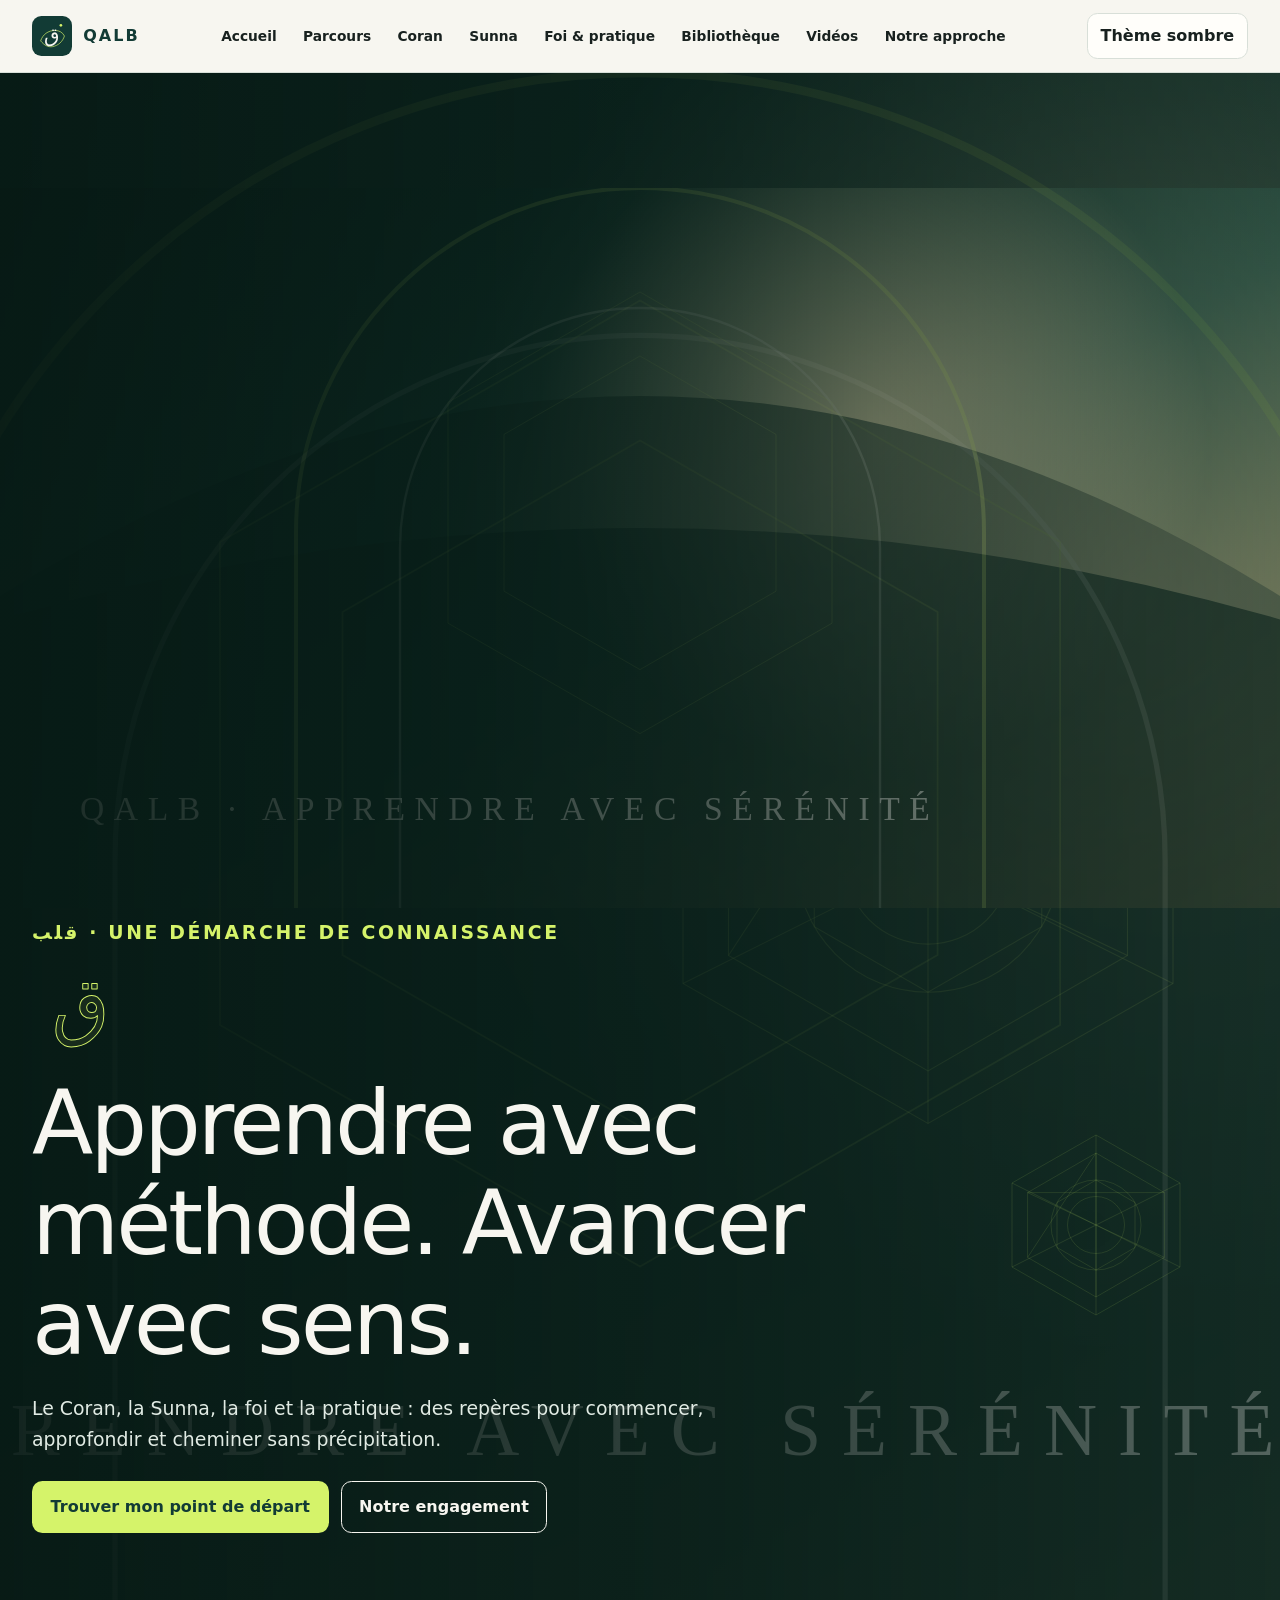
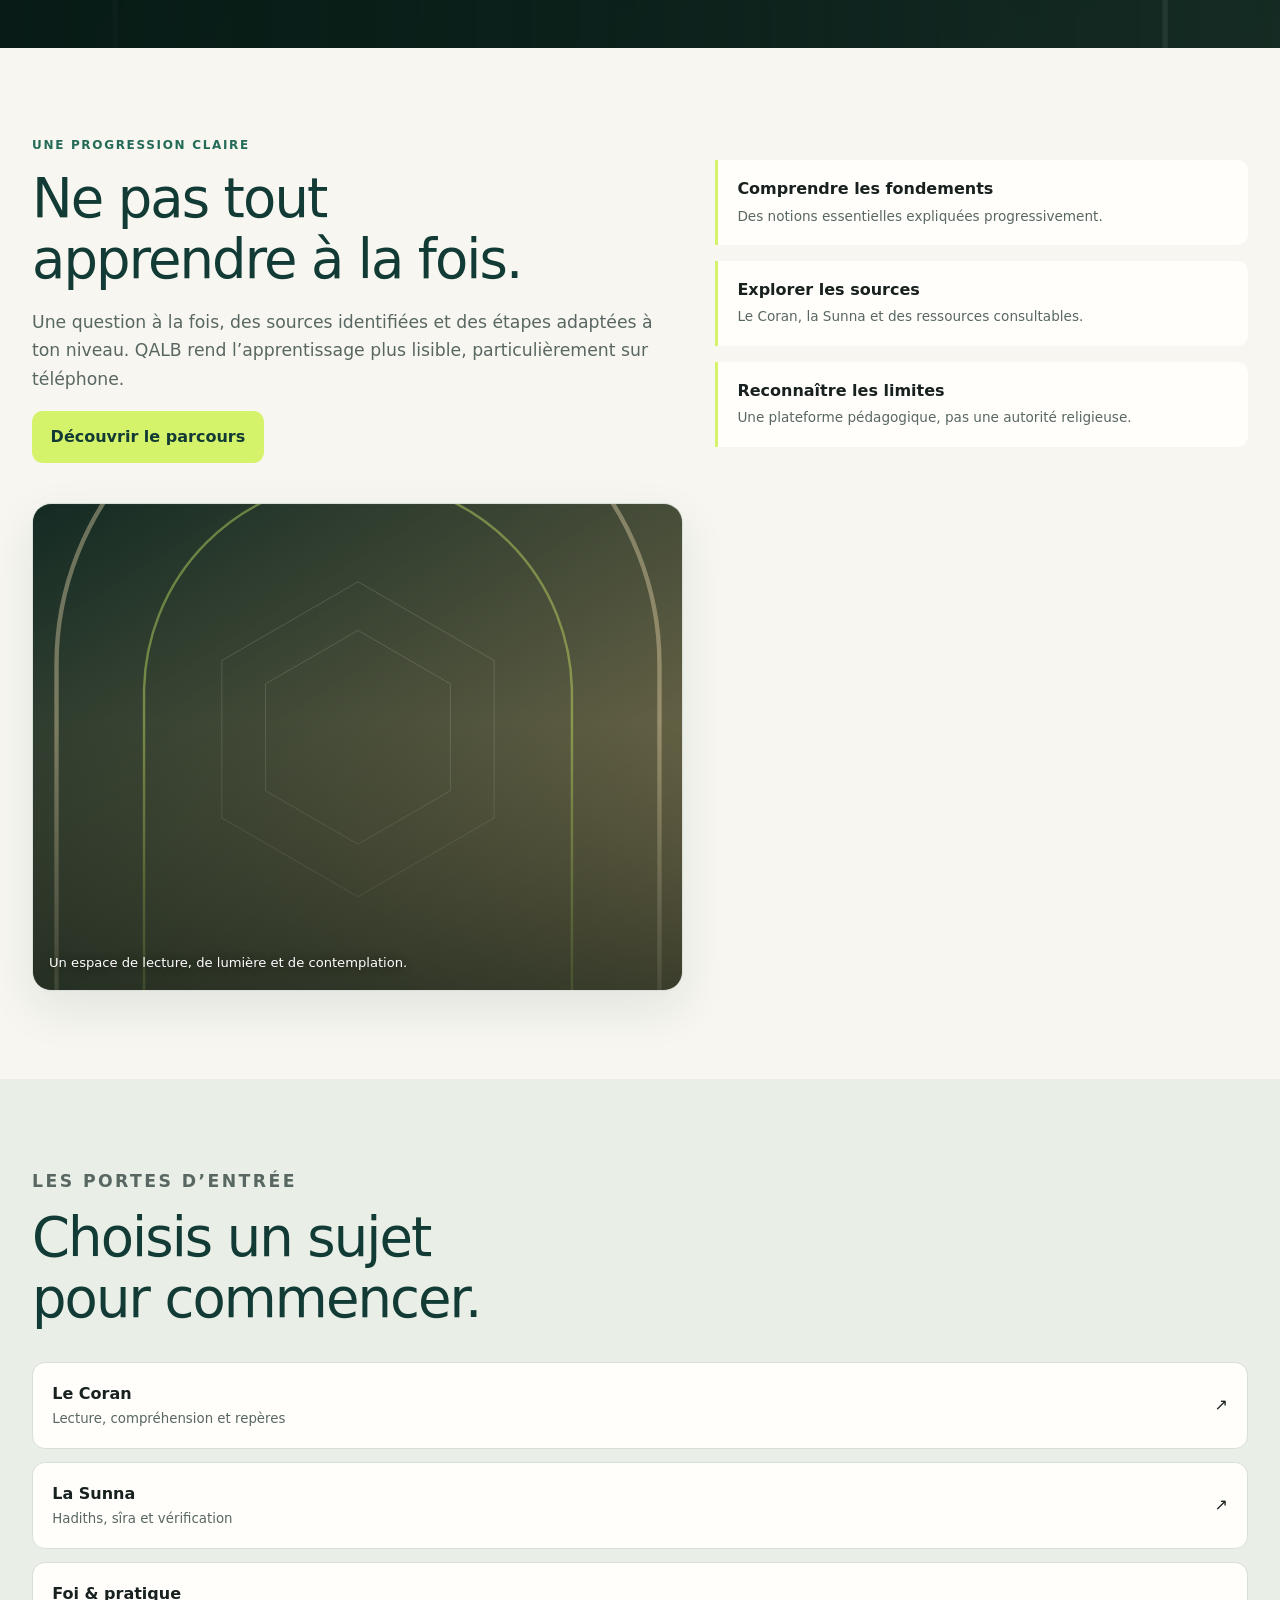
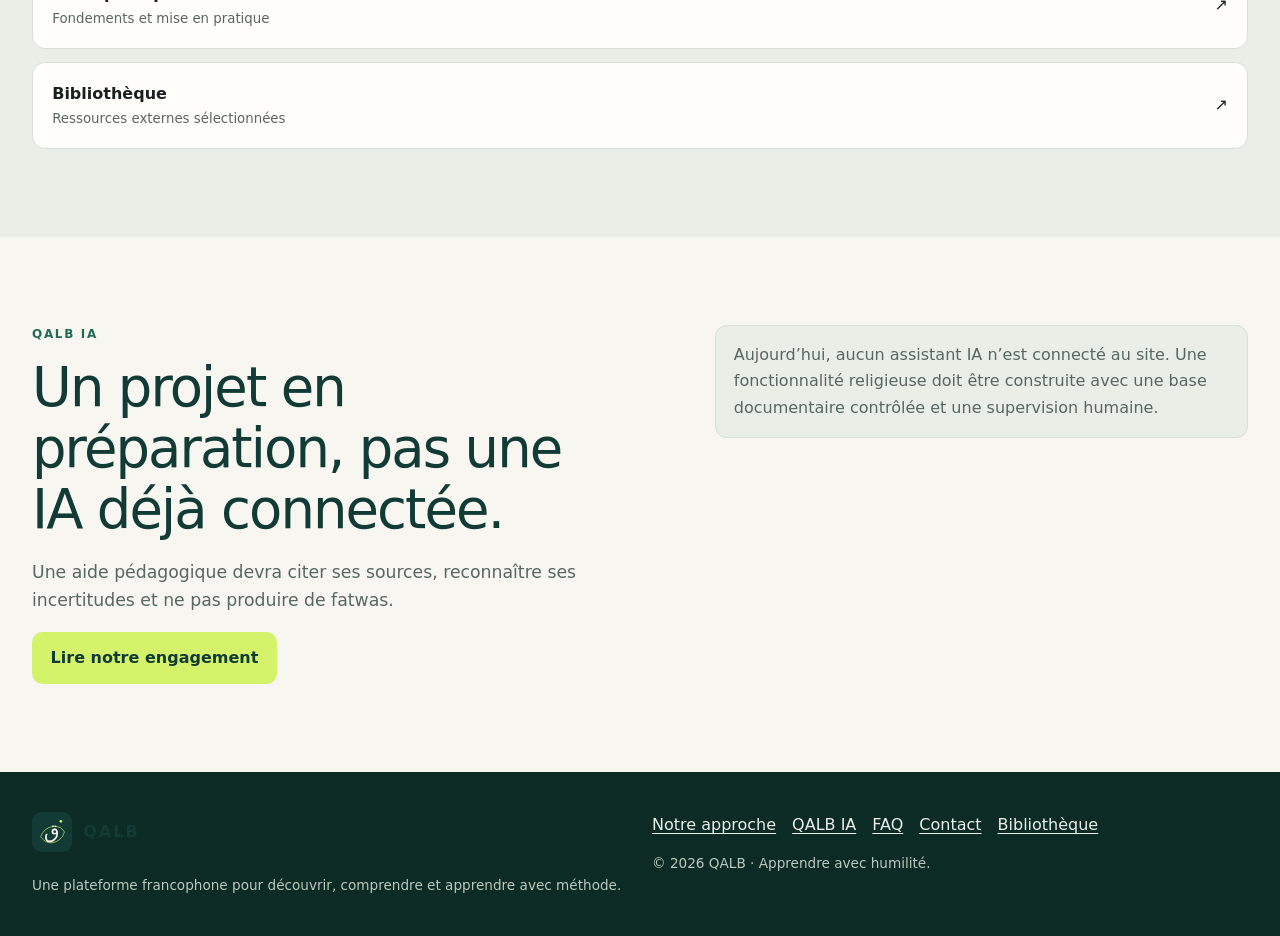
==== commit 8d84c495: "Affiche un poster permanent sous la vidéo du hero" ====
--- a/index.html
+++ b/index.html
@@ -1,2 +1,2 @@
 <!doctype html>
-<html lang="fr"><head><meta charset="utf-8"><meta name="viewport" content="width=device-width,initial-scale=1"><meta name="description" content="Découvrir le Coran, la Sunna, la foi et la pratique avec un parcours francophone et des ressources identifiées."><meta name="theme-color" content="#123b35"><meta property="og:type" content="website"><meta property="og:locale" content="fr_FR"><meta property="og:site_name" content="QALB"><meta property="og:title" content="QALB — Le savoir qui éclaire le cœur"><meta property="og:description" content="Découvrir le Coran, la Sunna, la foi et la pratique avec un parcours francophone et des ressources identifiées."><meta property="og:url" content="https://qalb-ogag.onrender.com/"><meta property="og:image" content="https://qalb-ogag.onrender.com/assets/img/qalb-og.svg"><meta name="twitter:card" content="summary_large_image"><link rel="canonical" href="https://qalb-ogag.onrender.com/"><link rel="icon" href="/assets/img/favicon.svg" type="image/svg+xml"><link rel="apple-touch-icon" href="/assets/img/apple-touch-icon.svg"><link rel="stylesheet" href="/css/site.min.css"><script>(()=>{try{let t=localStorage.getItem("qalb-theme");document.documentElement.dataset.theme=t==="dark"||t==="light"?t:(matchMedia("(prefers-color-scheme:dark)").matches?"dark":"light")}catch{}})();</script><script defer src="/js/site-config.js"></script><script defer src="/js/app.min.js"></script><title>QALB — Le savoir qui éclaire le cœur</title><script type="application/ld+json">{"@context":"https://schema.org","@type":"WebPage","name":"QALB — Le savoir qui éclaire le cœur","description":"Découvrir le Coran, la Sunna, la foi et la pratique avec un parcours francophone et des ressources identifiées.","url":"https://qalb-ogag.onrender.com/","isPartOf":{"@type":"WebSite","name":"QALB","url":"https://qalb-ogag.onrender.com/"}}</script></head><body><a class="skip-link" href="#contenu">Aller au contenu</a><header class="site-header"><div class="container header-inner"><a class="brand" href="/" aria-label="QALB, accueil"><img src="/assets/img/favicon.svg" width="40" height="40" alt=""><span>QALB</span></a><nav class="desktop-nav" aria-label="Navigation principale"><a href="/">Accueil</a><a href="/parcours/">Parcours</a><a href="/coran/">Coran</a><a href="/sunna/">Sunna</a><a href="/foi-pratique/">Foi &amp; pratique</a><a href="/bibliotheque/">Bibliothèque</a><a href="/videos/">Vidéos</a><a href="/approche/">Notre approche</a></nav><div class="header-actions"><button class="icon-button" id="themeToggle" type="button" aria-pressed="false">Thème</button><button class="menu-button" id="menuToggle" type="button" aria-expanded="false" aria-controls="mobileNav">Menu</button></div></div></header><div class="nav-backdrop" id="navBackdrop"></div><nav class="mobile-nav" id="mobileNav" aria-label="Menu principal" aria-hidden="true"><div class="mobile-nav-head"><strong>Explorer QALB</strong><button class="icon-button" id="menuClose" type="button">Fermer</button></div><div class="mobile-nav-links"><a href="/">Accueil</a><a href="/parcours/">Parcours</a><a href="/coran/">Coran</a><a href="/sunna/">Sunna</a><a href="/foi-pratique/">Foi &amp; pratique</a><a href="/bibliotheque/">Bibliothèque</a><a href="/videos/">Vidéos</a><a href="/approche/">Notre approche</a><a href="/qalb-ia/">QALB IA</a><a href="/faq/">FAQ</a><a href="/contact/">Contact</a></div></nav><main id="contenu"><section class="hero hero-immersive"><video class="hero-video" data-hero-video muted autoplay loop playsinline preload="none" poster="/assets/img/placeholders/hero-poster.svg" data-poster="/assets/img/hero-poster.webp" aria-hidden="true"><source data-src="/assets/video/hero.webm" type="video/webm"><source data-src="/assets/video/hero.mp4" type="video/mp4"></video><div class="hero-shade" aria-hidden="true"></div><div class="container hero-grid"><div class="hero-copy"><p class="eyebrow">قلب · Une démarche de connaissance</p><svg class="qaf-calligraphy" viewBox="0 0 180 180" role="img" aria-label="Lettre arabe qaf, ق"><text x="90" y="132" text-anchor="middle" lang="ar">ق</text></svg><h1>Apprendre avec méthode. Avancer avec sens.</h1><p>Le Coran, la Sunna, la foi et la pratique : des repères pour commencer, approfondir et cheminer sans précipitation.</p><div class="actions"><a class="button" href="/parcours/">Trouver mon point de départ</a><a class="button button-secondary" href="/approche/">Notre engagement</a></div></div><img class="hero-mark" src="/assets/img/geometry.svg" width="300" height="300" alt="" fetchpriority="high"></div></section><section class="section"><div class="container split"><div><p class="eyebrow">Une progression claire</p><h2>Ne pas tout apprendre à la fois.</h2><p class="lead">Une question à la fois, des sources identifiées et des étapes adaptées à ton niveau. QALB rend l’apprentissage plus lisible, particulièrement sur téléphone.</p><a class="button" href="/parcours/">Découvrir le parcours</a></div><ul class="feature-list"><li><strong>Comprendre les fondements</strong><br><span class="small">Des notions essentielles expliquées progressivement.</span></li><li><strong>Explorer les sources</strong><br><span class="small">Le Coran, la Sunna et des ressources consultables.</span></li><li><strong>Reconnaître les limites</strong><br><span class="small">Une plateforme pédagogique, pas une autorité religieuse.</span></li></ul><figure class="editorial-figure" data-reveal><img src="/assets/img/placeholders/home-editorial.svg" srcset="/assets/img/placeholders/home-editorial.svg 480w, /assets/img/placeholders/home-editorial.svg 960w, /assets/img/placeholders/home-editorial.svg 1600w" sizes="(max-width: 640px) 100vw, 42vw" data-webp-srcset="/assets/img/home-editorial-480.webp 480w, /assets/img/home-editorial-960.webp 960w, /assets/img/home-editorial-1600.webp 1600w" width="1600" height="1000" loading="lazy" decoding="async" alt="Motif architectural géométrique baigné de lumière, illustration temporaire QALB"><figcaption>Un espace de lecture, de lumière et de contemplation.</figcaption></figure></div></section><section class="section" style="background:var(--surface-2)"><div class="container"><div class="section-heading"><p class="eyebrow">Les portes d’entrée</p><h2>Choisis un sujet pour commencer.</h2></div><div class="topic-list"><a class="topic-link" href="/coran/"><span>Le Coran<small>Lecture, compréhension et repères</small></span>↗</a><a class="topic-link" href="/sunna/"><span>La Sunna<small>Hadiths, sîra et vérification</small></span>↗</a><a class="topic-link" href="/foi-pratique/"><span>Foi &amp; pratique<small>Fondements et mise en pratique</small></span>↗</a><a class="topic-link" href="/bibliotheque/"><span>Bibliothèque<small>Ressources externes sélectionnées</small></span>↗</a></div></div></section><section class="section"><div class="container split"><div><p class="eyebrow">QALB IA</p><h2>Un projet en préparation, pas une IA déjà connectée.</h2><p class="lead">Une aide pédagogique devra citer ses sources, reconnaître ses incertitudes et ne pas produire de fatwas.</p><a class="button" href="/qalb-ia/">Lire notre engagement</a></div><div class="notice">Aujourd’hui, aucun assistant IA n’est connecté au site. Une fonctionnalité religieuse doit être construite avec une base documentaire contrôlée et une supervision humaine.</div></div></section></main><footer class="site-footer"><div class="container footer-grid"><div><a class="brand" href="/"><img src="/assets/img/favicon.svg" width="40" height="40" alt=""><span>QALB</span></a><p class="footer-note">Une plateforme francophone pour découvrir, comprendre et apprendre avec méthode.</p></div><div><nav class="footer-links" aria-label="Liens de pied de page"><a href="/approche/">Notre approche</a><a href="/qalb-ia/">QALB IA</a><a href="/faq/">FAQ</a><a href="/contact/">Contact</a><a href="/bibliotheque/">Bibliothèque</a></nav><p class="footer-note">© <span id="year"></span> QALB · Apprendre avec humilité.</p></div></div></footer></body></html>+<html lang="fr"><head><meta charset="utf-8"><meta name="viewport" content="width=device-width,initial-scale=1"><meta name="description" content="Découvrir le Coran, la Sunna, la foi et la pratique avec un parcours francophone et des ressources identifiées."><meta name="theme-color" content="#123b35"><meta property="og:type" content="website"><meta property="og:locale" content="fr_FR"><meta property="og:site_name" content="QALB"><meta property="og:title" content="QALB — Le savoir qui éclaire le cœur"><meta property="og:description" content="Découvrir le Coran, la Sunna, la foi et la pratique avec un parcours francophone et des ressources identifiées."><meta property="og:url" content="https://qalb-ogag.onrender.com/"><meta property="og:image" content="https://qalb-ogag.onrender.com/assets/img/qalb-og.svg"><meta name="twitter:card" content="summary_large_image"><link rel="canonical" href="https://qalb-ogag.onrender.com/"><link rel="icon" href="/assets/img/favicon.svg" type="image/svg+xml"><link rel="apple-touch-icon" href="/assets/img/apple-touch-icon.svg"><link rel="stylesheet" href="/css/site.min.css"><script>(()=>{try{let t=localStorage.getItem("qalb-theme");document.documentElement.dataset.theme=t==="dark"||t==="light"?t:(matchMedia("(prefers-color-scheme:dark)").matches?"dark":"light")}catch{}})();</script><script defer src="/js/site-config.js"></script><script defer src="/js/app.min.js"></script><title>QALB — Le savoir qui éclaire le cœur</title><script type="application/ld+json">{"@context":"https://schema.org","@type":"WebPage","name":"QALB — Le savoir qui éclaire le cœur","description":"Découvrir le Coran, la Sunna, la foi et la pratique avec un parcours francophone et des ressources identifiées.","url":"https://qalb-ogag.onrender.com/","isPartOf":{"@type":"WebSite","name":"QALB","url":"https://qalb-ogag.onrender.com/"}}</script></head><body><a class="skip-link" href="#contenu">Aller au contenu</a><header class="site-header"><div class="container header-inner"><a class="brand" href="/" aria-label="QALB, accueil"><img src="/assets/img/favicon.svg" width="40" height="40" alt=""><span>QALB</span></a><nav class="desktop-nav" aria-label="Navigation principale"><a href="/">Accueil</a><a href="/parcours/">Parcours</a><a href="/coran/">Coran</a><a href="/sunna/">Sunna</a><a href="/foi-pratique/">Foi &amp; pratique</a><a href="/bibliotheque/">Bibliothèque</a><a href="/videos/">Vidéos</a><a href="/approche/">Notre approche</a></nav><div class="header-actions"><button class="icon-button" id="themeToggle" type="button" aria-pressed="false">Thème</button><button class="menu-button" id="menuToggle" type="button" aria-expanded="false" aria-controls="mobileNav">Menu</button></div></div></header><div class="nav-backdrop" id="navBackdrop"></div><nav class="mobile-nav" id="mobileNav" aria-label="Menu principal" aria-hidden="true"><div class="mobile-nav-head"><strong>Explorer QALB</strong><button class="icon-button" id="menuClose" type="button">Fermer</button></div><div class="mobile-nav-links"><a href="/">Accueil</a><a href="/parcours/">Parcours</a><a href="/coran/">Coran</a><a href="/sunna/">Sunna</a><a href="/foi-pratique/">Foi &amp; pratique</a><a href="/bibliotheque/">Bibliothèque</a><a href="/videos/">Vidéos</a><a href="/approche/">Notre approche</a><a href="/qalb-ia/">QALB IA</a><a href="/faq/">FAQ</a><a href="/contact/">Contact</a></div></nav><main id="contenu"><section class="hero hero-immersive"><img class="hero-poster" src="/assets/img/placeholders/hero-poster.svg" srcset="/assets/img/placeholders/hero-poster.svg 480w, /assets/img/placeholders/hero-poster.svg 960w, /assets/img/placeholders/hero-poster.svg 1280w" sizes="100vw" data-webp-srcset="/assets/img/hero-poster.webp 1280w" width="1600" height="900" loading="eager" fetchpriority="high" decoding="async" alt=""><video class="hero-video" data-hero-video muted autoplay loop playsinline preload="none" poster="/assets/img/placeholders/hero-poster.svg" data-poster="/assets/img/hero-poster.webp" aria-hidden="true"><source data-src="/assets/video/hero.webm" type="video/webm"><source data-src="/assets/video/hero.mp4" type="video/mp4"></video><div class="hero-shade" aria-hidden="true"></div><div class="container hero-grid"><div class="hero-copy"><p class="eyebrow">قلب · Une démarche de connaissance</p><svg class="qaf-calligraphy" viewBox="0 0 180 180" role="img" aria-label="Lettre arabe qaf, ق"><text x="90" y="132" text-anchor="middle" lang="ar">ق</text></svg><h1>Apprendre avec méthode. Avancer avec sens.</h1><p>Le Coran, la Sunna, la foi et la pratique : des repères pour commencer, approfondir et cheminer sans précipitation.</p><div class="actions"><a class="button" href="/parcours/">Trouver mon point de départ</a><a class="button button-secondary" href="/approche/">Notre engagement</a></div></div><img class="hero-mark" src="/assets/img/geometry.svg" width="300" height="300" alt="" fetchpriority="high"></div></section><section class="section"><div class="container split"><div><p class="eyebrow">Une progression claire</p><h2>Ne pas tout apprendre à la fois.</h2><p class="lead">Une question à la fois, des sources identifiées et des étapes adaptées à ton niveau. QALB rend l’apprentissage plus lisible, particulièrement sur téléphone.</p><a class="button" href="/parcours/">Découvrir le parcours</a></div><ul class="feature-list"><li><strong>Comprendre les fondements</strong><br><span class="small">Des notions essentielles expliquées progressivement.</span></li><li><strong>Explorer les sources</strong><br><span class="small">Le Coran, la Sunna et des ressources consultables.</span></li><li><strong>Reconnaître les limites</strong><br><span class="small">Une plateforme pédagogique, pas une autorité religieuse.</span></li></ul><figure class="editorial-figure" data-reveal><img src="/assets/img/placeholders/home-editorial.svg" srcset="/assets/img/placeholders/home-editorial.svg 480w, /assets/img/placeholders/home-editorial.svg 960w, /assets/img/placeholders/home-editorial.svg 1600w" sizes="(max-width: 640px) 100vw, 42vw" data-webp-srcset="/assets/img/home-editorial-480.webp 480w, /assets/img/home-editorial-960.webp 960w, /assets/img/home-editorial-1600.webp 1600w" width="1600" height="1000" loading="lazy" decoding="async" alt="Motif architectural géométrique baigné de lumière, illustration temporaire QALB"><figcaption>Un espace de lecture, de lumière et de contemplation.</figcaption></figure></div></section><section class="section" style="background:var(--surface-2)"><div class="container"><div class="section-heading"><p class="eyebrow">Les portes d’entrée</p><h2>Choisis un sujet pour commencer.</h2></div><div class="topic-list"><a class="topic-link" href="/coran/"><span>Le Coran<small>Lecture, compréhension et repères</small></span>↗</a><a class="topic-link" href="/sunna/"><span>La Sunna<small>Hadiths, sîra et vérification</small></span>↗</a><a class="topic-link" href="/foi-pratique/"><span>Foi &amp; pratique<small>Fondements et mise en pratique</small></span>↗</a><a class="topic-link" href="/bibliotheque/"><span>Bibliothèque<small>Ressources externes sélectionnées</small></span>↗</a></div></div></section><section class="section"><div class="container split"><div><p class="eyebrow">QALB IA</p><h2>Un projet en préparation, pas une IA déjà connectée.</h2><p class="lead">Une aide pédagogique devra citer ses sources, reconnaître ses incertitudes et ne pas produire de fatwas.</p><a class="button" href="/qalb-ia/">Lire notre engagement</a></div><div class="notice">Aujourd’hui, aucun assistant IA n’est connecté au site. Une fonctionnalité religieuse doit être construite avec une base documentaire contrôlée et une supervision humaine.</div></div></section></main><footer class="site-footer"><div class="container footer-grid"><div><a class="brand" href="/"><img src="/assets/img/favicon.svg" width="40" height="40" alt=""><span>QALB</span></a><p class="footer-note">Une plateforme francophone pour découvrir, comprendre et apprendre avec méthode.</p></div><div><nav class="footer-links" aria-label="Liens de pied de page"><a href="/approche/">Notre approche</a><a href="/qalb-ia/">QALB IA</a><a href="/faq/">FAQ</a><a href="/contact/">Contact</a><a href="/bibliotheque/">Bibliothèque</a></nav><p class="footer-note">© <span id="year"></span> QALB · Apprendre avec humilité.</p></div></div></footer></body></html>
--- a/css/site.min.css
+++ b/css/site.min.css
@@ -1 +1 @@
-@charset "UTF-8";:root{color-scheme:light;--bg:#f7f6f0;--surface:#fffefa;--surface-2:#e9eee7;--ink:#18211f;--muted:#596762;--brand:#123b35;--brand-2:#246b57;--accent:#d5f36a;--line:#d8dfd8;--focus:#8a5b13;--shadow:0 18px 48px rgba(18,59,53,.09);--pure:#fff;--on-accent:#123b35;--hero-bg:#123b35;--hero-fg:#f7f6f0;--hero-muted:#e1ebe4;--footer-bg:#0d2b25;--footer-fg:#eaf0e9;--footer-muted:#b9c9bd;--selection-bg:#d5f36a;--selection-fg:#123b35;--drawer-shadow:0 2rem 4rem rgba(0,0,0,.18);--backdrop-color:rgba(4,20,16,.58);--mark-shadow:0 1rem 2rem rgba(0,0,0,.15);--radius:1.1rem;--font:system-ui,-apple-system,"Segoe UI",sans-serif}html[data-theme=dark]{color-scheme:dark;--bg:#101d19;--surface:#172923;--surface-2:#20372e;--ink:#f0f4ef;--muted:#c0cec4;--brand:#d8e8dc;--brand-2:#b7d6c0;--accent:#d5f36a;--line:#385146;--focus:#f0c879;--shadow:0 18px 48px rgba(0,0,0,.22);--on-accent:#101d19;--hero-bg:#0d2b25;--hero-fg:#f0f4ef;--hero-muted:#c0cec4;--footer-bg:#091812;--footer-fg:#f0f4ef;--footer-muted:#c0cec4;--selection-bg:#d5f36a;--selection-fg:#101d19;--drawer-shadow:0 2rem 4rem rgba(0,0,0,.35);--backdrop-color:rgba(0,0,0,.72);--mark-shadow:0 1rem 2rem rgba(0,0,0,.3)}*{box-sizing:border-box}html{scroll-behavior:smooth;scroll-padding-top:6rem}body{margin:0;background:var(--bg);color:var(--ink);font:400 1rem/1.65 var(--font);-webkit-font-smoothing:antialiased}body.no-scroll{overflow:hidden}a{color:inherit;text-underline-offset:.2em}button,input{font:inherit}button{cursor:pointer}img,svg{max-width:100%}img{height:auto}::selection{background:var(--selection-bg);color:var(--selection-fg)}:focus-visible{outline:3px solid var(--focus);outline-offset:4px}.skip-link{position:fixed;z-index:1000;top:.75rem;left:.75rem;padding:.7rem 1rem;background:var(--surface);color:var(--ink);transform:translateY(-160%)}.skip-link:focus{transform:none}.container{width:min(100% - 2rem,72rem);margin-inline:auto}.site-header{position:sticky;z-index:30;top:0;background:color-mix(in srgb,var(--bg) 94%,transparent);border-bottom:1px solid var(--line);backdrop-filter:blur(12px)}.header-inner{min-height:4.5rem;display:flex;align-items:center;justify-content:space-between;gap:1rem}.brand{display:inline-flex;align-items:center;gap:.7rem;text-decoration:none;color:var(--brand);font-weight:800;letter-spacing:.13em}.brand img{width:2.5rem;height:2.5rem}.header-actions{display:flex;align-items:center;gap:.55rem}.icon-button,.menu-button{min-height:2.8rem;padding:.55rem .8rem;border:1px solid var(--line);border-radius:.65rem;background:var(--surface);color:var(--ink);font-weight:650}.desktop-nav{display:none}.mobile-nav{position:fixed;z-index:60;inset:0 0 0 auto;width:min(88vw,23rem);height:100dvh;padding:1.1rem;background:var(--surface);border-left:1px solid var(--line);box-shadow:var(--drawer-shadow);transform:translateX(105%);visibility:hidden;transition:transform .25s ease,visibility .25s}.mobile-nav.is-open{transform:translateX(0);visibility:visible}.nav-backdrop{position:fixed;z-index:50;inset:0;background:var(--backdrop-color);opacity:0;visibility:hidden;transition:opacity .2s,visibility .2s}.nav-backdrop.is-visible{opacity:1;visibility:visible}.mobile-nav-head{display:flex;align-items:center;justify-content:space-between;padding-bottom:1rem;border-bottom:1px solid var(--line)}.mobile-nav-links{display:grid;gap:.2rem;padding:1rem 0}.mobile-nav-links a,.desktop-nav a{padding:.7rem .75rem;border-radius:.55rem;text-decoration:none;color:var(--ink);font-weight:600}.mobile-nav-links a:hover,.desktop-nav a:hover,.desktop-nav a[aria-current=page]{background:var(--surface-2);color:var(--brand-2)}.eyebrow{margin:0 0 .8rem;color:var(--brand-2);font-size:.75rem;font-weight:800;letter-spacing:.14em;text-transform:uppercase}.hero{position:relative;isolation:isolate;overflow:hidden;padding:clamp(4rem,9vw,8rem) 0;background:var(--hero-bg);color:var(--hero-fg)}.hero:after{position:absolute;z-index:-1;inset:0;content:"";background:url("../assets/img/geometry.svg") no-repeat 90% 50%/min(55vw,35rem);opacity:.6}.hero-grid{display:grid;gap:2rem;align-items:center}.hero-copy{max-width:48rem}.hero .eyebrow{color:var(--accent)}h1,h2,h3{line-height:1.12;text-wrap:balance}h1,h2{font-family:var(--font);font-weight:500;letter-spacing:-.035em}h1{max-width:14ch;margin:.4rem 0 1.2rem;font-size:clamp(2.7rem,9vw,5.6rem)}h2{margin:0 0 1rem;font-size:clamp(2rem,6vw,3.4rem);color:var(--brand)}h3{margin:.2rem 0 .7rem;font-size:1.2rem}.hero p{max-width:42rem;color:var(--hero-muted);font-size:clamp(1rem,2vw,1.18rem)}.hero-mark{width:min(12rem,42vw);justify-self:center;filter:drop-shadow(var(--mark-shadow))}.actions{display:flex;flex-wrap:wrap;gap:.75rem;margin-top:1.6rem}.button{display:inline-flex;min-height:3rem;align-items:center;justify-content:center;gap:.5rem;padding:.75rem 1.1rem;border:1px solid transparent;border-radius:.65rem;background:var(--accent);color:var(--on-accent);font-weight:800;text-decoration:none}.button:hover{filter:brightness(.96)}.button-secondary{border-color:currentColor;background:transparent;color:inherit}.section{padding:clamp(3rem,7vw,5.5rem) 0}.section-heading{max-width:46rem;margin-bottom:2rem}.section-heading p,.lead{color:var(--muted);font-size:1.08rem}.split{display:grid;gap:2rem;align-items:start}.feature-list{display:grid;gap:1rem;margin:1.5rem 0;padding:0;list-style:none}.feature-list li{padding:1rem 1rem 1rem 1.2rem;border-left:3px solid var(--accent);background:var(--surface);border-radius:0 .65rem .65rem 0}.topic-list{display:grid;gap:.8rem}.topic-link{display:flex;align-items:center;justify-content:space-between;gap:1rem;padding:1.15rem 1.2rem;border:1px solid var(--line);border-radius:.8rem;background:var(--surface);text-decoration:none}.topic-link:hover{border-color:var(--brand-2);transform:translateY(-1px)}.topic-link span:first-child{font-weight:750}.topic-link small{display:block;color:var(--muted);font-weight:400}.quote{margin:1.5rem 0;padding:1.3rem 1.4rem;border-left:3px solid var(--accent);background:var(--surface-2);border-radius:0 .7rem .7rem 0}.quote p{margin:0;font-family:var(--font);font-size:1.2rem}.quote cite{display:block;margin-top:.6rem;color:var(--muted);font-size:.8rem;font-style:normal}.notice{padding:1rem 1.1rem;border:1px solid var(--line);border-radius:.75rem;background:var(--surface-2);color:var(--muted)}.resource-tools{display:grid;gap:.8rem;margin:1.5rem 0}.search-field{width:100%;min-height:3rem;padding:.75rem 1rem;border:1px solid var(--line);border-radius:.65rem;background:var(--surface);color:var(--ink)}.filter-list{display:flex;flex-wrap:wrap;gap:.5rem}.filter-button{min-height:2.5rem;padding:.5rem .85rem;border:1px solid var(--line);border-radius:99rem;background:var(--surface);color:var(--ink)}.filter-button[aria-pressed=true]{background:var(--brand);border-color:var(--brand);color:var(--pure)}.resource-list{display:grid;gap:.9rem}.resource{padding:1.2rem;border:1px solid var(--line);border-radius:.85rem;background:var(--surface)}.resource[hidden],[hidden]{display:none!important}.resource-meta{color:var(--muted);font-size:.85rem}.resource a{display:inline-block;margin-top:.5rem;color:var(--brand-2);font-weight:750}.empty-state{padding:1.5rem;border:1px dashed var(--line);border-radius:.8rem;color:var(--muted)}.steps{counter-reset:step;display:grid;gap:1rem}.step{position:relative;padding:1.2rem 1.2rem 1.2rem 4rem;border:1px solid var(--line);border-radius:.8rem;background:var(--surface)}.step:before{counter-increment:step;content:counter(step,decimal-leading-zero);position:absolute;left:1.1rem;top:1.15rem;color:var(--brand-2);font-weight:850}.page-intro{padding:clamp(3rem,7vw,5.5rem) 0;background:var(--surface-2);border-bottom:1px solid var(--line)}.page-intro h1{max-width:17ch;color:var(--brand);font-size:clamp(2.5rem,7vw,4.4rem)}.page-intro p{max-width:48rem;color:var(--muted);font-size:1.1rem}.faq-list{max-width:52rem}.faq-item{border-bottom:1px solid var(--line)}.faq-question{width:100%;display:flex;justify-content:space-between;gap:1rem;padding:1.1rem 0;border:0;background:transparent;color:var(--ink);text-align:left;font-weight:750}.faq-answer{padding:0 0 1.1rem;color:var(--muted)}.site-footer{padding:2.5rem 0;background:var(--footer-bg);color:var(--footer-fg)}.footer-grid{display:grid;gap:1.5rem}.footer-links{display:flex;flex-wrap:wrap;gap:.7rem 1rem}.footer-links a{color:var(--footer-fg)}.footer-note{margin:.8rem 0 0;color:var(--footer-muted);font-size:.85rem}.arabic{font-family:"Noto Naskh Arabic",Georgia,serif;font-size:clamp(2rem,7vw,3.2rem);line-height:1.9;text-align:right;direction:rtl}.video-placeholder{aspect-ratio:16/9;display:grid;place-items:center;padding:1.5rem;border:1px solid var(--line);border-radius:.8rem;background:var(--surface-2);text-align:center}.video-placeholder strong{display:block;color:var(--brand)}.contact-panel{padding:1.4rem;border:1px solid var(--line);border-radius:.9rem;background:var(--surface)}.small{font-size:.85rem;color:var(--muted)}@media(min-width:640px){.container{width:min(100% - 3rem,72rem)}.hero-grid{grid-template-columns:minmax(0,1fr) 13rem}.split{grid-template-columns:1.1fr .9fr}.resource-list{grid-template-columns:repeat(2,minmax(0,1fr))}.footer-grid{grid-template-columns:1fr 1fr;align-items:start}}@media(min-width:960px){.menu-button,.mobile-nav,.nav-backdrop{display:none!important}.desktop-nav{display:flex;align-items:center;gap:.15rem}.desktop-nav a{font-size:.86rem}.header-inner{gap:1.2rem}.hero-grid{grid-template-columns:minmax(0,1fr) 17rem}.resource-list{grid-template-columns:repeat(3,minmax(0,1fr))}}@media(min-width:1280px){.container{width:min(100% - 4rem,76rem)}.hero-grid{grid-template-columns:minmax(0,1fr) 19rem}}@media(prefers-reduced-motion:reduce){*,*::before,*::after{scroll-behavior:auto!important;transition-duration:.01ms!important;animation-duration:.01ms!important;animation-iteration-count:1!important}}.hero-immersive{background:#102b25}.hero-immersive .hero-grid{position:relative;z-index:2}.hero-video{position:absolute;z-index:0;inset:0;width:100%;height:100%;object-fit:cover;opacity:.38;pointer-events:none}.hero-shade{position:absolute;z-index:1;inset:0;background:linear-gradient(90deg,rgba(7,25,20,.88),rgba(7,25,20,.58) 55%,rgba(7,25,20,.2));pointer-events:none}.hero-video.is-unavailable{display:none}.qaf-calligraphy{display:block;width:clamp(3.5rem,9vw,6rem);height:auto;margin:.5rem 0 1rem;overflow:visible}.qaf-calligraphy text{font-family:serif;font-size:138px;fill:transparent;stroke:var(--accent);stroke-width:1.8;stroke-linecap:round;stroke-linejoin:round;stroke-dasharray:480;stroke-dashoffset:480;animation:qaf-draw 3.2s cubic-bezier(.65,0,.35,1) .25s forwards}@keyframes qaf-draw{to{stroke-dashoffset:0;fill:var(--accent);fill-opacity:.08}}.hero-immersive .hero-shade{transform:translate3d(0,var(--parallax-offset,0px),0);will-change:transform}.visual-banner{padding:1.25rem 0 0}.visual-frame,.editorial-figure{position:relative;overflow:hidden;margin:0;border:1px solid var(--line);border-radius:1.2rem;background:var(--surface-2);box-shadow:var(--shadow)}.visual-frame{aspect-ratio:16/7}.visual-frame:after,.editorial-figure:after{position:absolute;inset:45% 0 0;content:"";background:linear-gradient(transparent,rgba(5,20,16,.58));pointer-events:none}.visual-frame img,.editorial-figure img{display:block;width:100%;height:100%;object-fit:cover}.visual-frame figcaption,.editorial-figure figcaption{position:absolute;z-index:1;right:1rem;bottom:1rem;left:1rem;color:#fff;font-size:.82rem;text-shadow:0 1px 8px rgba(0,0,0,.55)}.editorial-figure{min-height:15rem;aspect-ratio:4/3}.editorial-figure img{transition:transform .7s cubic-bezier(.2,.7,.2,1),filter .7s}.editorial-figure:hover img{transform:scale(1.035);filter:saturate(1.12)}.media-grid{display:grid;grid-template-columns:1fr;gap:1rem}.media-card{position:relative;display:block;overflow:hidden;min-height:13rem;aspect-ratio:16/10;border:1px solid var(--line);border-radius:1rem;background:var(--surface-2);color:#fff;text-decoration:none;isolation:isolate}.media-card:after{position:absolute;z-index:0;inset:35% 0 0;content:"";background:linear-gradient(transparent,rgba(4,18,14,.88))}.media-card img{position:absolute;inset:0;width:100%;height:100%;object-fit:cover;transition:transform .65s cubic-bezier(.2,.7,.2,1),filter .65s}.media-card:hover img,.media-card:focus-visible img{transform:scale(1.07);filter:saturate(1.15) brightness(.88)}.media-card-caption{position:absolute;z-index:1;bottom:1rem;left:1rem;display:grid;gap:.15rem}.media-card-caption strong{font-size:1.25rem}.media-card-caption small{color:#e9eee7}.media-play{position:absolute;z-index:1;top:1rem;right:1rem;display:grid;width:2.5rem;height:2.5rem;place-items:center;border:1px solid rgba(255,255,255,.55);border-radius:50%;background:rgba(12,34,28,.45);backdrop-filter:blur(8px);transition:transform .25s,background .25s}.media-card:hover .media-play{transform:translate(2px,-2px);background:rgba(12,34,28,.8)}.has-motion [data-reveal]{opacity:0;transform:translateY(1.25rem);transition:opacity .65s ease,transform .65s cubic-bezier(.2,.7,.2,1)}.has-motion [data-reveal].is-visible{opacity:1;transform:translateY(0)}.hero-immersive:after{animation:geometry-drift 36s linear infinite;transform-origin:center}@keyframes geometry-drift{0%{transform:rotate(0) scale(1)}50%{transform:rotate(2deg) scale(1.025)}100%{transform:rotate(0) scale(1)}}@media(min-width:640px){.media-grid{grid-template-columns:repeat(2,minmax(0,1fr))}.visual-banner{padding-top:1.75rem}}@media(min-width:960px){.media-grid{grid-template-columns:repeat(3,minmax(0,1fr))}.hero-immersive .hero-copy{max-width:52rem}}@media(prefers-reduced-motion:reduce){.hero-video{display:none!important}.qaf-calligraphy text,.hero-immersive:after{animation:none!important;stroke-dashoffset:0!important;fill:var(--accent)!important}.hero-immersive .hero-shade{transform:none!important}.has-motion [data-reveal]{opacity:1!important;transform:none!important;transition:none!important}.media-card img,.editorial-figure img,.media-play{transition:none!important}}+@charset "UTF-8";:root{color-scheme:light;--bg:#f7f6f0;--surface:#fffefa;--surface-2:#e9eee7;--ink:#18211f;--muted:#596762;--brand:#123b35;--brand-2:#246b57;--accent:#d5f36a;--line:#d8dfd8;--focus:#8a5b13;--shadow:0 18px 48px rgba(18,59,53,.09);--pure:#fff;--on-accent:#123b35;--hero-bg:#123b35;--hero-fg:#f7f6f0;--hero-muted:#e1ebe4;--footer-bg:#0d2b25;--footer-fg:#eaf0e9;--footer-muted:#b9c9bd;--selection-bg:#d5f36a;--selection-fg:#123b35;--drawer-shadow:0 2rem 4rem rgba(0,0,0,.18);--backdrop-color:rgba(4,20,16,.58);--mark-shadow:0 1rem 2rem rgba(0,0,0,.15);--hero-base:#102b25;--hero-shade-start:rgba(7,25,20,.88);--hero-shade-mid:rgba(7,25,20,.58);--hero-shade-end:rgba(7,25,20,.2);--visual-caption:#fff;--visual-caption-shadow:0 1px 8px rgba(0,0,0,.55);--visual-gradient:linear-gradient(transparent,rgba(5,20,16,.58));--media-gradient:linear-gradient(transparent,rgba(4,18,14,.88));--media-caption-muted:#e9eee7;--media-play-border:rgba(255,255,255,.55);--media-play-bg:rgba(12,34,28,.45);--media-play-hover-bg:rgba(12,34,28,.8);--radius:1.1rem;--font:system-ui,-apple-system,"Segoe UI",sans-serif}html[data-theme=dark]{color-scheme:dark;--bg:#101d19;--surface:#172923;--surface-2:#20372e;--ink:#f0f4ef;--muted:#c0cec4;--brand:#d8e8dc;--brand-2:#b7d6c0;--accent:#d5f36a;--line:#385146;--focus:#f0c879;--shadow:0 18px 48px rgba(0,0,0,.22);--on-accent:#101d19;--hero-bg:#0d2b25;--hero-fg:#f0f4ef;--hero-muted:#c0cec4;--footer-bg:#091812;--footer-fg:#f0f4ef;--footer-muted:#c0cec4;--selection-bg:#d5f36a;--selection-fg:#101d19;--drawer-shadow:0 2rem 4rem rgba(0,0,0,.35);--backdrop-color:rgba(0,0,0,.72);--mark-shadow:0 1rem 2rem rgba(0,0,0,.3);--hero-base:#091812;--hero-shade-start:rgba(0,0,0,.9);--hero-shade-mid:rgba(0,0,0,.72);--hero-shade-end:rgba(0,0,0,.32);--visual-caption:#fff;--visual-caption-shadow:0 1px 8px rgba(0,0,0,.7);--visual-gradient:linear-gradient(transparent,rgba(0,0,0,.72));--media-gradient:linear-gradient(transparent,rgba(0,0,0,.92));--media-caption-muted:#e9eee7;--media-play-border:rgba(255,255,255,.65);--media-play-bg:rgba(0,0,0,.55);--media-play-hover-bg:rgba(0,0,0,.85)}*{box-sizing:border-box}html{scroll-behavior:smooth;scroll-padding-top:6rem}body{margin:0;background:var(--bg);color:var(--ink);font:400 1rem/1.65 var(--font);-webkit-font-smoothing:antialiased}body.no-scroll{overflow:hidden}a{color:inherit;text-underline-offset:.2em}button,input{font:inherit}button{cursor:pointer}img,svg{max-width:100%}img{height:auto}::selection{background:var(--selection-bg);color:var(--selection-fg)}:focus-visible{outline:3px solid var(--focus);outline-offset:4px}.skip-link{position:fixed;z-index:1000;top:.75rem;left:.75rem;padding:.7rem 1rem;background:var(--surface);color:var(--ink);transform:translateY(-160%)}.skip-link:focus{transform:none}.container{width:min(100% - 2rem,72rem);margin-inline:auto}.site-header{position:sticky;z-index:30;top:0;background:color-mix(in srgb,var(--bg) 94%,transparent);border-bottom:1px solid var(--line);backdrop-filter:blur(12px)}.header-inner{min-height:4.5rem;display:flex;align-items:center;justify-content:space-between;gap:1rem}.brand{display:inline-flex;align-items:center;gap:.7rem;text-decoration:none;color:var(--brand);font-weight:800;letter-spacing:.13em}.brand img{width:2.5rem;height:2.5rem}.header-actions{display:flex;align-items:center;gap:.55rem}.icon-button,.menu-button{min-height:2.8rem;padding:.55rem .8rem;border:1px solid var(--line);border-radius:.65rem;background:var(--surface);color:var(--ink);font-weight:650}.desktop-nav{display:none}.mobile-nav{position:fixed;z-index:60;inset:0 0 0 auto;width:min(88vw,23rem);height:100dvh;padding:1.1rem;background:var(--surface);border-left:1px solid var(--line);box-shadow:var(--drawer-shadow);transform:translateX(105%);visibility:hidden;transition:transform .25s ease,visibility .25s}.mobile-nav.is-open{transform:translateX(0);visibility:visible}.nav-backdrop{position:fixed;z-index:50;inset:0;background:var(--backdrop-color);opacity:0;visibility:hidden;transition:opacity .2s,visibility .2s}.nav-backdrop.is-visible{opacity:1;visibility:visible}.mobile-nav-head{display:flex;align-items:center;justify-content:space-between;padding-bottom:1rem;border-bottom:1px solid var(--line)}.mobile-nav-links{display:grid;gap:.2rem;padding:1rem 0}.mobile-nav-links a,.desktop-nav a{padding:.7rem .75rem;border-radius:.55rem;text-decoration:none;color:var(--ink);font-weight:600}.mobile-nav-links a:hover,.desktop-nav a:hover,.desktop-nav a[aria-current=page]{background:var(--surface-2);color:var(--brand-2)}.eyebrow{margin:0 0 .8rem;color:var(--brand-2);font-size:.75rem;font-weight:800;letter-spacing:.14em;text-transform:uppercase}.hero{position:relative;isolation:isolate;overflow:hidden;padding:clamp(4rem,9vw,8rem) 0;background:var(--hero-bg);color:var(--hero-fg)}.hero:after{position:absolute;z-index:-1;inset:0;content:"";background:url("../assets/img/geometry.svg") no-repeat 90% 50%/min(55vw,35rem);opacity:.6}.hero-grid{display:grid;gap:2rem;align-items:center}.hero-copy{max-width:48rem}.hero .eyebrow{color:var(--accent)}h1,h2,h3{line-height:1.12;text-wrap:balance}h1,h2{font-family:var(--font);font-weight:500;letter-spacing:-.035em}h1{max-width:14ch;margin:.4rem 0 1.2rem;font-size:clamp(2.7rem,9vw,5.6rem)}h2{margin:0 0 1rem;font-size:clamp(2rem,6vw,3.4rem);color:var(--brand)}h3{margin:.2rem 0 .7rem;font-size:1.2rem}.hero p{max-width:42rem;color:var(--hero-muted);font-size:clamp(1rem,2vw,1.18rem)}.hero-mark{width:min(12rem,42vw);justify-self:center;filter:drop-shadow(var(--mark-shadow))}.actions{display:flex;flex-wrap:wrap;gap:.75rem;margin-top:1.6rem}.button{display:inline-flex;min-height:3rem;align-items:center;justify-content:center;gap:.5rem;padding:.75rem 1.1rem;border:1px solid transparent;border-radius:.65rem;background:var(--accent);color:var(--on-accent);font-weight:800;text-decoration:none}.button:hover{filter:brightness(.96)}.button-secondary{border-color:currentColor;background:transparent;color:inherit}.section{padding:clamp(3rem,7vw,5.5rem) 0}.section-heading{max-width:46rem;margin-bottom:2rem}.section-heading p,.lead{color:var(--muted);font-size:1.08rem}.split{display:grid;gap:2rem;align-items:start}.feature-list{display:grid;gap:1rem;margin:1.5rem 0;padding:0;list-style:none}.feature-list li{padding:1rem 1rem 1rem 1.2rem;border-left:3px solid var(--accent);background:var(--surface);border-radius:0 .65rem .65rem 0}.topic-list{display:grid;gap:.8rem}.topic-link{display:flex;align-items:center;justify-content:space-between;gap:1rem;padding:1.15rem 1.2rem;border:1px solid var(--line);border-radius:.8rem;background:var(--surface);text-decoration:none}.topic-link:hover{border-color:var(--brand-2);transform:translateY(-1px)}.topic-link span:first-child{font-weight:750}.topic-link small{display:block;color:var(--muted);font-weight:400}.quote{margin:1.5rem 0;padding:1.3rem 1.4rem;border-left:3px solid var(--accent);background:var(--surface-2);border-radius:0 .7rem .7rem 0}.quote p{margin:0;font-family:var(--font);font-size:1.2rem}.quote cite{display:block;margin-top:.6rem;color:var(--muted);font-size:.8rem;font-style:normal}.notice{padding:1rem 1.1rem;border:1px solid var(--line);border-radius:.75rem;background:var(--surface-2);color:var(--muted)}.resource-tools{display:grid;gap:.8rem;margin:1.5rem 0}.search-field{width:100%;min-height:3rem;padding:.75rem 1rem;border:1px solid var(--line);border-radius:.65rem;background:var(--surface);color:var(--ink)}.filter-list{display:flex;flex-wrap:wrap;gap:.5rem}.filter-button{min-height:2.5rem;padding:.5rem .85rem;border:1px solid var(--line);border-radius:99rem;background:var(--surface);color:var(--ink)}.filter-button[aria-pressed=true]{background:var(--brand);border-color:var(--brand);color:var(--pure)}.resource-list{display:grid;gap:.9rem}.resource{padding:1.2rem;border:1px solid var(--line);border-radius:.85rem;background:var(--surface)}.resource[hidden],[hidden]{display:none!important}.resource-meta{color:var(--muted);font-size:.85rem}.resource a{display:inline-block;margin-top:.5rem;color:var(--brand-2);font-weight:750}.empty-state{padding:1.5rem;border:1px dashed var(--line);border-radius:.8rem;color:var(--muted)}.steps{counter-reset:step;display:grid;gap:1rem}.step{position:relative;padding:1.2rem 1.2rem 1.2rem 4rem;border:1px solid var(--line);border-radius:.8rem;background:var(--surface)}.step:before{counter-increment:step;content:counter(step,decimal-leading-zero);position:absolute;left:1.1rem;top:1.15rem;color:var(--brand-2);font-weight:850}.page-intro{padding:clamp(3rem,7vw,5.5rem) 0;background:var(--surface-2);border-bottom:1px solid var(--line)}.page-intro h1{max-width:17ch;color:var(--brand);font-size:clamp(2.5rem,7vw,4.4rem)}.page-intro p{max-width:48rem;color:var(--muted);font-size:1.1rem}.faq-list{max-width:52rem}.faq-item{border-bottom:1px solid var(--line)}.faq-question{width:100%;display:flex;justify-content:space-between;gap:1rem;padding:1.1rem 0;border:0;background:transparent;color:var(--ink);text-align:left;font-weight:750}.faq-answer{padding:0 0 1.1rem;color:var(--muted)}.site-footer{padding:2.5rem 0;background:var(--footer-bg);color:var(--footer-fg)}.footer-grid{display:grid;gap:1.5rem}.footer-links{display:flex;flex-wrap:wrap;gap:.7rem 1rem}.footer-links a{color:var(--footer-fg)}.footer-note{margin:.8rem 0 0;color:var(--footer-muted);font-size:.85rem}.arabic{font-family:"Noto Naskh Arabic",Georgia,serif;font-size:clamp(2rem,7vw,3.2rem);line-height:1.9;text-align:right;direction:rtl}.video-placeholder{aspect-ratio:16/9;display:grid;place-items:center;padding:1.5rem;border:1px solid var(--line);border-radius:.8rem;background:var(--surface-2);text-align:center}.video-placeholder strong{display:block;color:var(--brand)}.contact-panel{padding:1.4rem;border:1px solid var(--line);border-radius:.9rem;background:var(--surface)}.small{font-size:.85rem;color:var(--muted)}@media(min-width:640px){.container{width:min(100% - 3rem,72rem)}.hero-grid{grid-template-columns:minmax(0,1fr) 13rem}.split{grid-template-columns:1.1fr .9fr}.resource-list{grid-template-columns:repeat(2,minmax(0,1fr))}.footer-grid{grid-template-columns:1fr 1fr;align-items:start}}@media(min-width:960px){.menu-button,.mobile-nav,.nav-backdrop{display:none!important}.desktop-nav{display:flex;align-items:center;gap:.15rem}.desktop-nav a{font-size:.86rem}.header-inner{gap:1.2rem}.hero-grid{grid-template-columns:minmax(0,1fr) 17rem}.resource-list{grid-template-columns:repeat(3,minmax(0,1fr))}}@media(min-width:1280px){.container{width:min(100% - 4rem,76rem)}.hero-grid{grid-template-columns:minmax(0,1fr) 19rem}}@media(prefers-reduced-motion:reduce){*,*::before,*::after{scroll-behavior:auto!important;transition-duration:.01ms!important;animation-duration:.01ms!important;animation-iteration-count:1!important}}.hero-immersive{background:var(--hero-base)}.hero-immersive .hero-grid{position:relative;z-index:2}.hero-video{position:absolute;z-index:0;inset:0;width:100%;height:100%;object-fit:cover;opacity:.38;pointer-events:none}.hero-shade{position:absolute;z-index:1;inset:0;background:linear-gradient(90deg,var(--hero-shade-start),var(--hero-shade-mid) 55%,var(--hero-shade-end));pointer-events:none}.hero-video.is-unavailable{display:none}.qaf-calligraphy{display:block;width:clamp(3.5rem,9vw,6rem);height:auto;margin:.5rem 0 1rem;overflow:visible}.qaf-calligraphy text{font-family:serif;font-size:138px;fill:transparent;stroke:var(--accent);stroke-width:1.8;stroke-linecap:round;stroke-linejoin:round;stroke-dasharray:480;stroke-dashoffset:480;animation:qaf-draw 3.2s cubic-bezier(.65,0,.35,1) .25s forwards}@keyframes qaf-draw{to{stroke-dashoffset:0;fill:var(--accent);fill-opacity:.08}}.hero-immersive .hero-shade{transform:translate3d(0,var(--parallax-offset,0px),0);will-change:transform}.visual-banner{padding:1.25rem 0 0}.visual-frame,.editorial-figure{position:relative;overflow:hidden;margin:0;border:1px solid var(--line);border-radius:1.2rem;background:var(--surface-2);box-shadow:var(--shadow)}.visual-frame{aspect-ratio:16/7}.visual-frame:after,.editorial-figure:after{position:absolute;inset:45% 0 0;content:"";background:var(--visual-gradient);pointer-events:none}.visual-frame img,.editorial-figure img{display:block;width:100%;height:100%;object-fit:cover}.visual-frame figcaption,.editorial-figure figcaption{position:absolute;z-index:1;right:1rem;bottom:1rem;left:1rem;color:var(--visual-caption);font-size:.82rem;text-shadow:var(--visual-caption-shadow)}.editorial-figure{min-height:15rem;aspect-ratio:4/3}.editorial-figure img{transition:transform .7s cubic-bezier(.2,.7,.2,1),filter .7s}.editorial-figure:hover img{transform:scale(1.035);filter:saturate(1.12)}.media-grid{display:grid;grid-template-columns:1fr;gap:1rem}.media-card{position:relative;display:block;overflow:hidden;min-height:13rem;aspect-ratio:16/10;border:1px solid var(--line);border-radius:1rem;background:var(--surface-2);color:var(--visual-caption);text-decoration:none;isolation:isolate}.media-card:after{position:absolute;z-index:0;inset:35% 0 0;content:"";background:var(--media-gradient)}.media-card img{position:absolute;inset:0;width:100%;height:100%;object-fit:cover;transition:transform .65s cubic-bezier(.2,.7,.2,1),filter .65s}.media-card:hover img,.media-card:focus-visible img{transform:scale(1.07);filter:saturate(1.15) brightness(.88)}.media-card-caption{position:absolute;z-index:1;bottom:1rem;left:1rem;display:grid;gap:.15rem}.media-card-caption strong{font-size:1.25rem}.media-card-caption small{color:var(--media-caption-muted)}.media-play{position:absolute;z-index:1;top:1rem;right:1rem;display:grid;width:2.5rem;height:2.5rem;place-items:center;border:1px solid var(--media-play-border);border-radius:50%;background:var(--media-play-bg);backdrop-filter:blur(8px);transition:transform .25s,background .25s}.media-card:hover .media-play{transform:translate(2px,-2px);background:var(--media-play-hover-bg)}.has-motion [data-reveal]{opacity:0;transform:translateY(1.25rem);transition:opacity .65s ease,transform .65s cubic-bezier(.2,.7,.2,1)}.has-motion [data-reveal].is-visible{opacity:1;transform:translateY(0)}.hero-immersive:after{animation:geometry-drift 36s linear infinite;transform-origin:center}@keyframes geometry-drift{0%{transform:rotate(0) scale(1)}50%{transform:rotate(2deg) scale(1.025)}100%{transform:rotate(0) scale(1)}}@media(min-width:640px){.media-grid{grid-template-columns:repeat(2,minmax(0,1fr))}.visual-banner{padding-top:1.75rem}}@media(min-width:960px){.media-grid{grid-template-columns:repeat(3,minmax(0,1fr))}.hero-immersive .hero-copy{max-width:52rem}}@media(prefers-reduced-motion:reduce){.hero-video{display:none!important}.qaf-calligraphy text,.hero-immersive:after{animation:none!important;stroke-dashoffset:0!important;fill:var(--accent)!important}.hero-immersive .hero-shade{transform:none!important}.has-motion [data-reveal]{opacity:1!important;transform:none!important;transition:none!important}.media-card img,.editorial-figure img,.media-play{transition:none!important}}
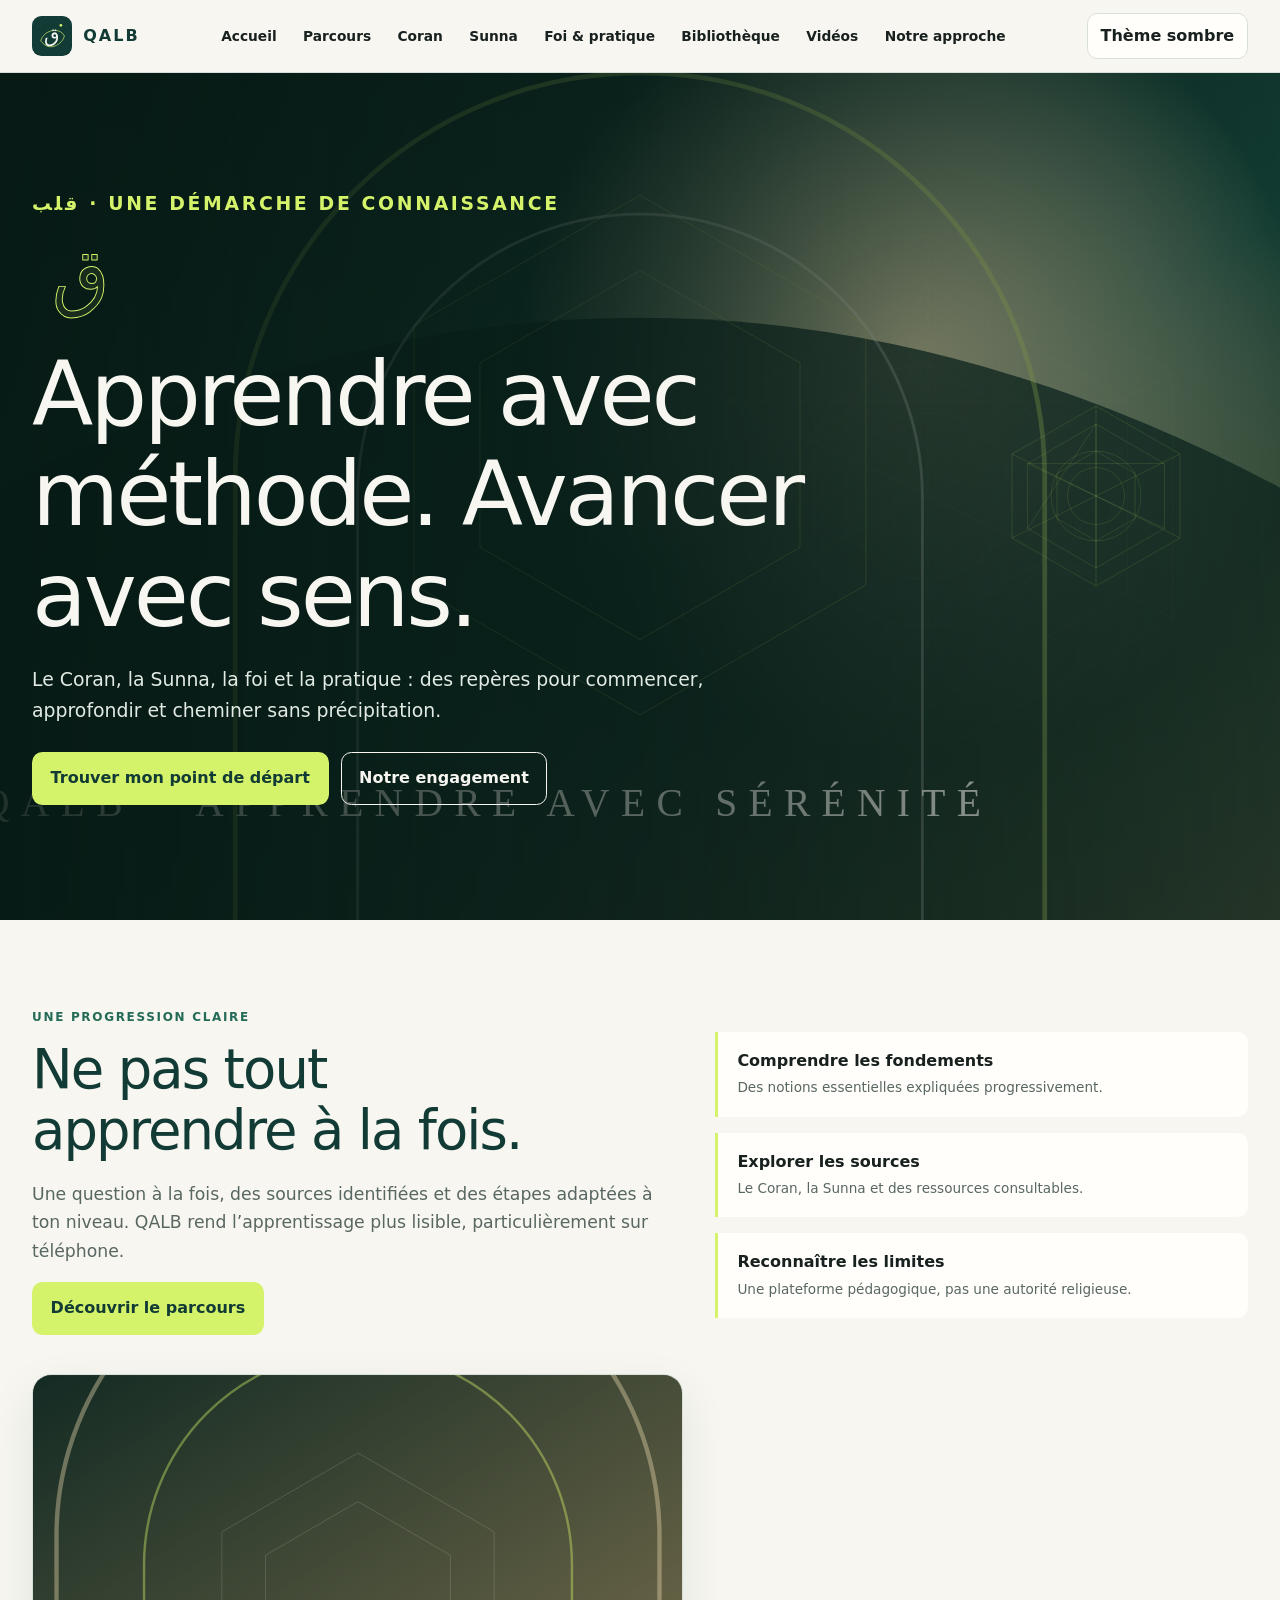
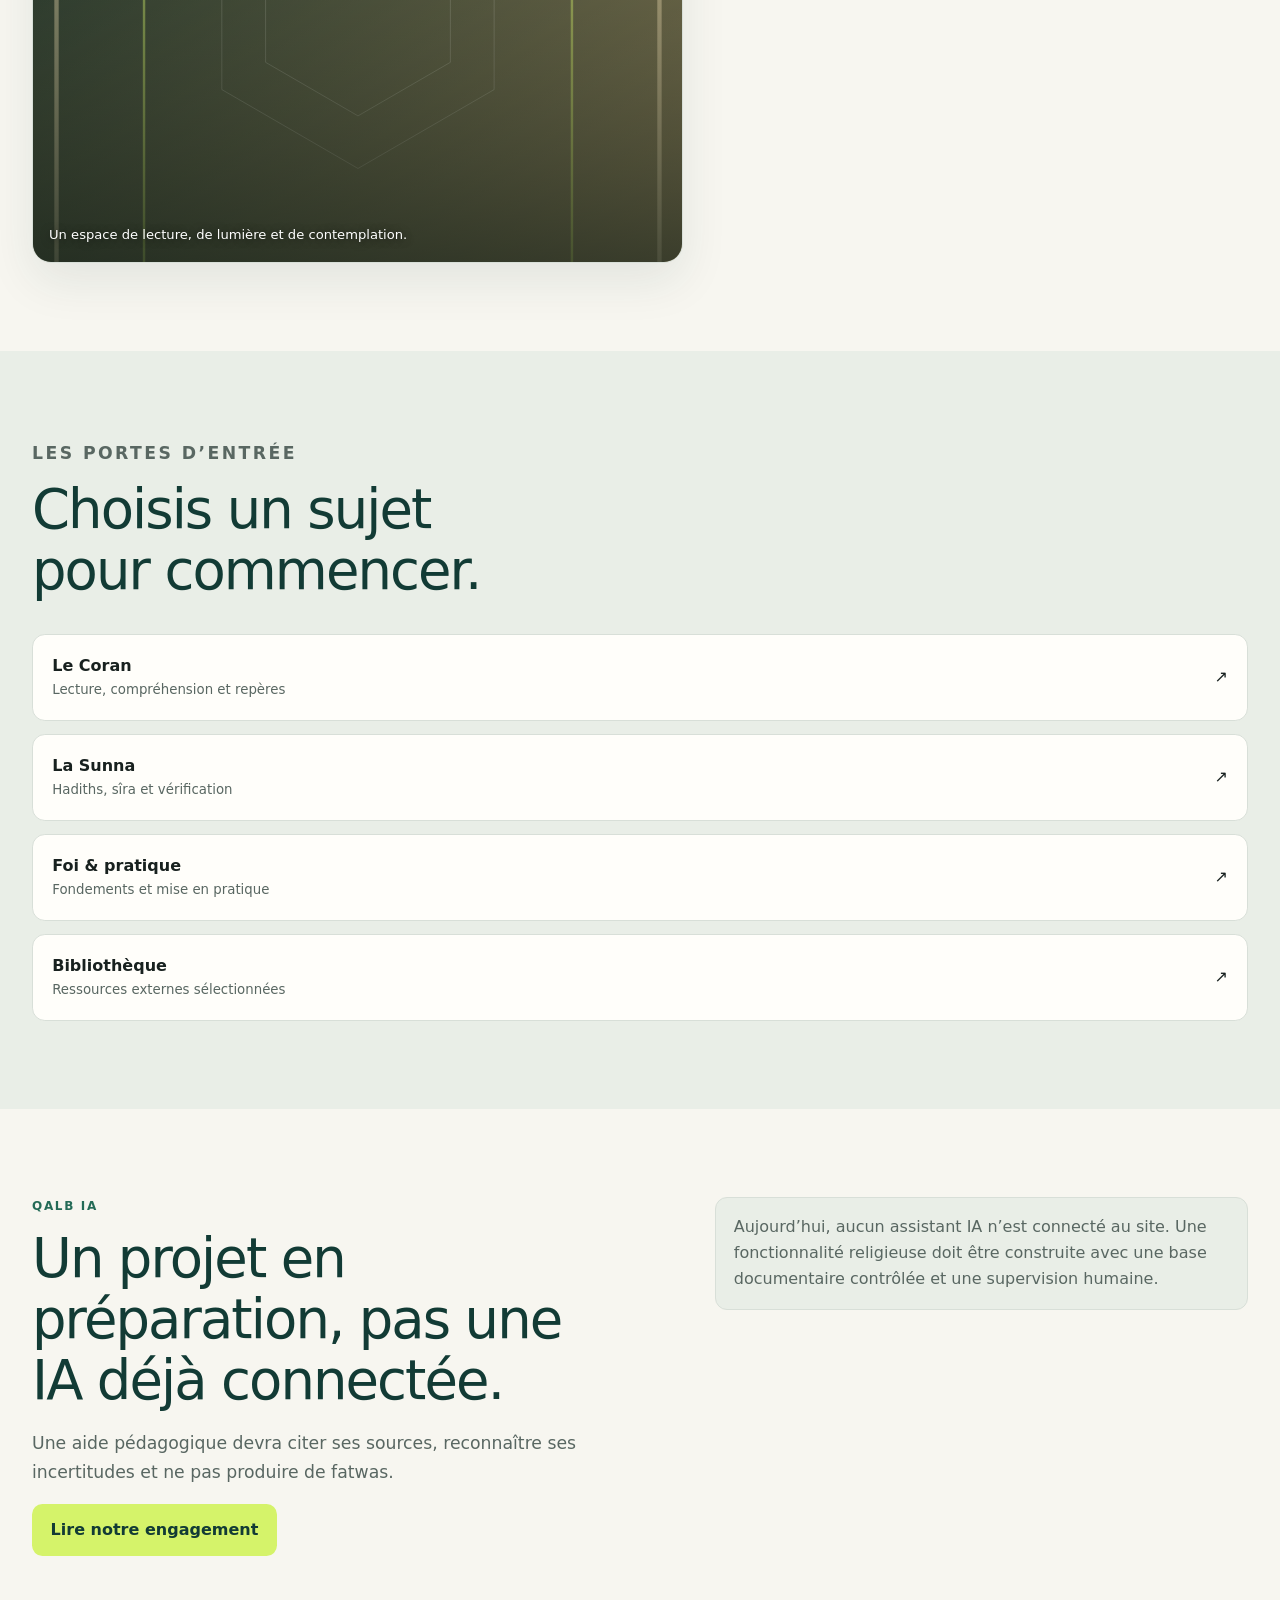
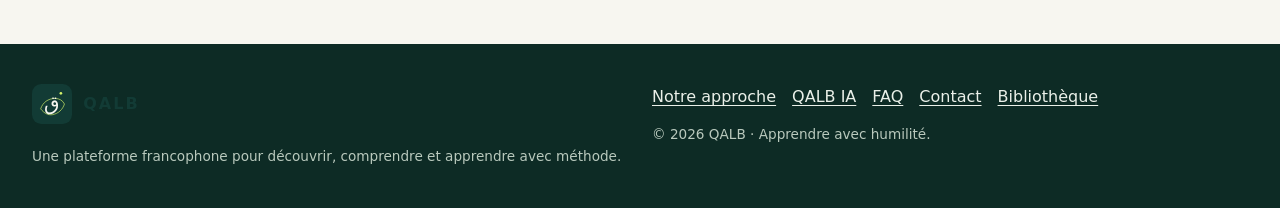
==== commit 5852d58b: "Précise les textes alternatifs des visuels QALB" ====
--- a/index.html
+++ b/index.html
@@ -1,2 +1,2 @@
 <!doctype html>
-<html lang="fr"><head><meta charset="utf-8"><meta name="viewport" content="width=device-width,initial-scale=1"><meta name="description" content="Découvrir le Coran, la Sunna, la foi et la pratique avec un parcours francophone et des ressources identifiées."><meta name="theme-color" content="#123b35"><meta property="og:type" content="website"><meta property="og:locale" content="fr_FR"><meta property="og:site_name" content="QALB"><meta property="og:title" content="QALB — Le savoir qui éclaire le cœur"><meta property="og:description" content="Découvrir le Coran, la Sunna, la foi et la pratique avec un parcours francophone et des ressources identifiées."><meta property="og:url" content="https://qalb-ogag.onrender.com/"><meta property="og:image" content="https://qalb-ogag.onrender.com/assets/img/qalb-og.svg"><meta name="twitter:card" content="summary_large_image"><link rel="canonical" href="https://qalb-ogag.onrender.com/"><link rel="icon" href="/assets/img/favicon.svg" type="image/svg+xml"><link rel="apple-touch-icon" href="/assets/img/apple-touch-icon.svg"><link rel="stylesheet" href="/css/site.min.css"><script>(()=>{try{let t=localStorage.getItem("qalb-theme");document.documentElement.dataset.theme=t==="dark"||t==="light"?t:(matchMedia("(prefers-color-scheme:dark)").matches?"dark":"light")}catch{}})();</script><script defer src="/js/site-config.js"></script><script defer src="/js/app.min.js"></script><title>QALB — Le savoir qui éclaire le cœur</title><script type="application/ld+json">{"@context":"https://schema.org","@type":"WebPage","name":"QALB — Le savoir qui éclaire le cœur","description":"Découvrir le Coran, la Sunna, la foi et la pratique avec un parcours francophone et des ressources identifiées.","url":"https://qalb-ogag.onrender.com/","isPartOf":{"@type":"WebSite","name":"QALB","url":"https://qalb-ogag.onrender.com/"}}</script></head><body><a class="skip-link" href="#contenu">Aller au contenu</a><header class="site-header"><div class="container header-inner"><a class="brand" href="/" aria-label="QALB, accueil"><img src="/assets/img/favicon.svg" width="40" height="40" alt=""><span>QALB</span></a><nav class="desktop-nav" aria-label="Navigation principale"><a href="/">Accueil</a><a href="/parcours/">Parcours</a><a href="/coran/">Coran</a><a href="/sunna/">Sunna</a><a href="/foi-pratique/">Foi &amp; pratique</a><a href="/bibliotheque/">Bibliothèque</a><a href="/videos/">Vidéos</a><a href="/approche/">Notre approche</a></nav><div class="header-actions"><button class="icon-button" id="themeToggle" type="button" aria-pressed="false">Thème</button><button class="menu-button" id="menuToggle" type="button" aria-expanded="false" aria-controls="mobileNav">Menu</button></div></div></header><div class="nav-backdrop" id="navBackdrop"></div><nav class="mobile-nav" id="mobileNav" aria-label="Menu principal" aria-hidden="true"><div class="mobile-nav-head"><strong>Explorer QALB</strong><button class="icon-button" id="menuClose" type="button">Fermer</button></div><div class="mobile-nav-links"><a href="/">Accueil</a><a href="/parcours/">Parcours</a><a href="/coran/">Coran</a><a href="/sunna/">Sunna</a><a href="/foi-pratique/">Foi &amp; pratique</a><a href="/bibliotheque/">Bibliothèque</a><a href="/videos/">Vidéos</a><a href="/approche/">Notre approche</a><a href="/qalb-ia/">QALB IA</a><a href="/faq/">FAQ</a><a href="/contact/">Contact</a></div></nav><main id="contenu"><section class="hero hero-immersive"><img class="hero-poster" src="/assets/img/placeholders/hero-poster.svg" srcset="/assets/img/placeholders/hero-poster.svg 480w, /assets/img/placeholders/hero-poster.svg 960w, /assets/img/placeholders/hero-poster.svg 1280w" sizes="100vw" data-webp-srcset="/assets/img/hero-poster.webp 1280w" width="1600" height="900" loading="eager" fetchpriority="high" decoding="async" alt=""><video class="hero-video" data-hero-video muted autoplay loop playsinline preload="none" poster="/assets/img/placeholders/hero-poster.svg" data-poster="/assets/img/hero-poster.webp" aria-hidden="true"><source data-src="/assets/video/hero.webm" type="video/webm"><source data-src="/assets/video/hero.mp4" type="video/mp4"></video><div class="hero-shade" aria-hidden="true"></div><div class="container hero-grid"><div class="hero-copy"><p class="eyebrow">قلب · Une démarche de connaissance</p><svg class="qaf-calligraphy" viewBox="0 0 180 180" role="img" aria-label="Lettre arabe qaf, ق"><text x="90" y="132" text-anchor="middle" lang="ar">ق</text></svg><h1>Apprendre avec méthode. Avancer avec sens.</h1><p>Le Coran, la Sunna, la foi et la pratique : des repères pour commencer, approfondir et cheminer sans précipitation.</p><div class="actions"><a class="button" href="/parcours/">Trouver mon point de départ</a><a class="button button-secondary" href="/approche/">Notre engagement</a></div></div><img class="hero-mark" src="/assets/img/geometry.svg" width="300" height="300" alt="" fetchpriority="high"></div></section><section class="section"><div class="container split"><div><p class="eyebrow">Une progression claire</p><h2>Ne pas tout apprendre à la fois.</h2><p class="lead">Une question à la fois, des sources identifiées et des étapes adaptées à ton niveau. QALB rend l’apprentissage plus lisible, particulièrement sur téléphone.</p><a class="button" href="/parcours/">Découvrir le parcours</a></div><ul class="feature-list"><li><strong>Comprendre les fondements</strong><br><span class="small">Des notions essentielles expliquées progressivement.</span></li><li><strong>Explorer les sources</strong><br><span class="small">Le Coran, la Sunna et des ressources consultables.</span></li><li><strong>Reconnaître les limites</strong><br><span class="small">Une plateforme pédagogique, pas une autorité religieuse.</span></li></ul><figure class="editorial-figure" data-reveal><img src="/assets/img/placeholders/home-editorial.svg" srcset="/assets/img/placeholders/home-editorial.svg 480w, /assets/img/placeholders/home-editorial.svg 960w, /assets/img/placeholders/home-editorial.svg 1600w" sizes="(max-width: 640px) 100vw, 42vw" data-webp-srcset="/assets/img/home-editorial-480.webp 480w, /assets/img/home-editorial-960.webp 960w, /assets/img/home-editorial-1600.webp 1600w" width="1600" height="1000" loading="lazy" decoding="async" alt="Motif architectural géométrique baigné de lumière, illustration temporaire QALB"><figcaption>Un espace de lecture, de lumière et de contemplation.</figcaption></figure></div></section><section class="section" style="background:var(--surface-2)"><div class="container"><div class="section-heading"><p class="eyebrow">Les portes d’entrée</p><h2>Choisis un sujet pour commencer.</h2></div><div class="topic-list"><a class="topic-link" href="/coran/"><span>Le Coran<small>Lecture, compréhension et repères</small></span>↗</a><a class="topic-link" href="/sunna/"><span>La Sunna<small>Hadiths, sîra et vérification</small></span>↗</a><a class="topic-link" href="/foi-pratique/"><span>Foi &amp; pratique<small>Fondements et mise en pratique</small></span>↗</a><a class="topic-link" href="/bibliotheque/"><span>Bibliothèque<small>Ressources externes sélectionnées</small></span>↗</a></div></div></section><section class="section"><div class="container split"><div><p class="eyebrow">QALB IA</p><h2>Un projet en préparation, pas une IA déjà connectée.</h2><p class="lead">Une aide pédagogique devra citer ses sources, reconnaître ses incertitudes et ne pas produire de fatwas.</p><a class="button" href="/qalb-ia/">Lire notre engagement</a></div><div class="notice">Aujourd’hui, aucun assistant IA n’est connecté au site. Une fonctionnalité religieuse doit être construite avec une base documentaire contrôlée et une supervision humaine.</div></div></section></main><footer class="site-footer"><div class="container footer-grid"><div><a class="brand" href="/"><img src="/assets/img/favicon.svg" width="40" height="40" alt=""><span>QALB</span></a><p class="footer-note">Une plateforme francophone pour découvrir, comprendre et apprendre avec méthode.</p></div><div><nav class="footer-links" aria-label="Liens de pied de page"><a href="/approche/">Notre approche</a><a href="/qalb-ia/">QALB IA</a><a href="/faq/">FAQ</a><a href="/contact/">Contact</a><a href="/bibliotheque/">Bibliothèque</a></nav><p class="footer-note">© <span id="year"></span> QALB · Apprendre avec humilité.</p></div></div></footer></body></html>+<html lang="fr"><head><meta charset="utf-8"><meta name="viewport" content="width=device-width,initial-scale=1"><meta name="description" content="Découvrir le Coran, la Sunna, la foi et la pratique avec un parcours francophone et des ressources identifiées."><meta name="theme-color" content="#123b35"><meta property="og:type" content="website"><meta property="og:locale" content="fr_FR"><meta property="og:site_name" content="QALB"><meta property="og:title" content="QALB — Le savoir qui éclaire le cœur"><meta property="og:description" content="Découvrir le Coran, la Sunna, la foi et la pratique avec un parcours francophone et des ressources identifiées."><meta property="og:url" content="https://qalb-ogag.onrender.com/"><meta property="og:image" content="https://qalb-ogag.onrender.com/assets/img/qalb-og.svg"><meta name="twitter:card" content="summary_large_image"><link rel="canonical" href="https://qalb-ogag.onrender.com/"><link rel="icon" href="/assets/img/favicon.svg" type="image/svg+xml"><link rel="apple-touch-icon" href="/assets/img/apple-touch-icon.svg"><link rel="stylesheet" href="/css/site.min.css"><script>(()=>{try{let t=localStorage.getItem("qalb-theme");document.documentElement.dataset.theme=t==="dark"||t==="light"?t:(matchMedia("(prefers-color-scheme:dark)").matches?"dark":"light")}catch{}})();</script><script defer src="/js/site-config.js"></script><script defer src="/js/app.min.js"></script><title>QALB — Le savoir qui éclaire le cœur</title><script type="application/ld+json">{"@context":"https://schema.org","@type":"WebPage","name":"QALB — Le savoir qui éclaire le cœur","description":"Découvrir le Coran, la Sunna, la foi et la pratique avec un parcours francophone et des ressources identifiées.","url":"https://qalb-ogag.onrender.com/","isPartOf":{"@type":"WebSite","name":"QALB","url":"https://qalb-ogag.onrender.com/"}}</script></head><body><a class="skip-link" href="#contenu">Aller au contenu</a><header class="site-header"><div class="container header-inner"><a class="brand" href="/" aria-label="QALB, accueil"><img src="/assets/img/favicon.svg" width="40" height="40" alt=""><span>QALB</span></a><nav class="desktop-nav" aria-label="Navigation principale"><a href="/">Accueil</a><a href="/parcours/">Parcours</a><a href="/coran/">Coran</a><a href="/sunna/">Sunna</a><a href="/foi-pratique/">Foi &amp; pratique</a><a href="/bibliotheque/">Bibliothèque</a><a href="/videos/">Vidéos</a><a href="/approche/">Notre approche</a></nav><div class="header-actions"><button class="icon-button" id="themeToggle" type="button" aria-pressed="false">Thème</button><button class="menu-button" id="menuToggle" type="button" aria-expanded="false" aria-controls="mobileNav">Menu</button></div></div></header><div class="nav-backdrop" id="navBackdrop"></div><nav class="mobile-nav" id="mobileNav" aria-label="Menu principal" aria-hidden="true"><div class="mobile-nav-head"><strong>Explorer QALB</strong><button class="icon-button" id="menuClose" type="button">Fermer</button></div><div class="mobile-nav-links"><a href="/">Accueil</a><a href="/parcours/">Parcours</a><a href="/coran/">Coran</a><a href="/sunna/">Sunna</a><a href="/foi-pratique/">Foi &amp; pratique</a><a href="/bibliotheque/">Bibliothèque</a><a href="/videos/">Vidéos</a><a href="/approche/">Notre approche</a><a href="/qalb-ia/">QALB IA</a><a href="/faq/">FAQ</a><a href="/contact/">Contact</a></div></nav><main id="contenu"><section class="hero hero-immersive"><img class="hero-poster" src="/assets/img/placeholders/hero-poster.svg" srcset="/assets/img/placeholders/hero-poster.svg 480w, /assets/img/placeholders/hero-poster.svg 960w, /assets/img/placeholders/hero-poster.svg 1280w" sizes="100vw" data-webp-srcset="/assets/img/hero-poster.webp 1280w" width="1600" height="900" loading="eager" fetchpriority="high" decoding="async" alt=""><video class="hero-video" data-hero-video muted autoplay loop playsinline preload="none" poster="/assets/img/placeholders/hero-poster.svg" data-poster="/assets/img/hero-poster.webp" aria-hidden="true"><source data-src="/assets/video/hero.webm" type="video/webm"><source data-src="/assets/video/hero.mp4" type="video/mp4"></video><div class="hero-shade" aria-hidden="true"></div><div class="container hero-grid"><div class="hero-copy"><p class="eyebrow">قلب · Une démarche de connaissance</p><svg class="qaf-calligraphy" viewBox="0 0 180 180" role="img" aria-label="Lettre arabe qaf, ق"><text x="90" y="132" text-anchor="middle" lang="ar">ق</text></svg><h1>Apprendre avec méthode. Avancer avec sens.</h1><p>Le Coran, la Sunna, la foi et la pratique : des repères pour commencer, approfondir et cheminer sans précipitation.</p><div class="actions"><a class="button" href="/parcours/">Trouver mon point de départ</a><a class="button button-secondary" href="/approche/">Notre engagement</a></div></div><img class="hero-mark" src="/assets/img/geometry.svg" width="300" height="300" alt="" fetchpriority="high"></div></section><section class="section"><div class="container split"><div><p class="eyebrow">Une progression claire</p><h2>Ne pas tout apprendre à la fois.</h2><p class="lead">Une question à la fois, des sources identifiées et des étapes adaptées à ton niveau. QALB rend l’apprentissage plus lisible, particulièrement sur téléphone.</p><a class="button" href="/parcours/">Découvrir le parcours</a></div><ul class="feature-list"><li><strong>Comprendre les fondements</strong><br><span class="small">Des notions essentielles expliquées progressivement.</span></li><li><strong>Explorer les sources</strong><br><span class="small">Le Coran, la Sunna et des ressources consultables.</span></li><li><strong>Reconnaître les limites</strong><br><span class="small">Une plateforme pédagogique, pas une autorité religieuse.</span></li></ul><figure class="editorial-figure" data-reveal><img src="/assets/img/placeholders/home-editorial.svg" srcset="/assets/img/placeholders/home-editorial.svg 480w, /assets/img/placeholders/home-editorial.svg 960w, /assets/img/placeholders/home-editorial.svg 1600w" sizes="(max-width: 640px) 100vw, 42vw" data-webp-srcset="/assets/img/home-editorial-480.webp 480w, /assets/img/home-editorial-960.webp 960w, /assets/img/home-editorial-1600.webp 1600w" width="1600" height="1000" loading="lazy" decoding="async" alt="Arcade architecturale baignée de lumière et motifs géométriques, sans personne."><figcaption>Un espace de lecture, de lumière et de contemplation.</figcaption></figure></div></section><section class="section" style="background:var(--surface-2)"><div class="container"><div class="section-heading"><p class="eyebrow">Les portes d’entrée</p><h2>Choisis un sujet pour commencer.</h2></div><div class="topic-list"><a class="topic-link" href="/coran/"><span>Le Coran<small>Lecture, compréhension et repères</small></span>↗</a><a class="topic-link" href="/sunna/"><span>La Sunna<small>Hadiths, sîra et vérification</small></span>↗</a><a class="topic-link" href="/foi-pratique/"><span>Foi &amp; pratique<small>Fondements et mise en pratique</small></span>↗</a><a class="topic-link" href="/bibliotheque/"><span>Bibliothèque<small>Ressources externes sélectionnées</small></span>↗</a></div></div></section><section class="section"><div class="container split"><div><p class="eyebrow">QALB IA</p><h2>Un projet en préparation, pas une IA déjà connectée.</h2><p class="lead">Une aide pédagogique devra citer ses sources, reconnaître ses incertitudes et ne pas produire de fatwas.</p><a class="button" href="/qalb-ia/">Lire notre engagement</a></div><div class="notice">Aujourd’hui, aucun assistant IA n’est connecté au site. Une fonctionnalité religieuse doit être construite avec une base documentaire contrôlée et une supervision humaine.</div></div></section></main><footer class="site-footer"><div class="container footer-grid"><div><a class="brand" href="/"><img src="/assets/img/favicon.svg" width="40" height="40" alt=""><span>QALB</span></a><p class="footer-note">Une plateforme francophone pour découvrir, comprendre et apprendre avec méthode.</p></div><div><nav class="footer-links" aria-label="Liens de pied de page"><a href="/approche/">Notre approche</a><a href="/qalb-ia/">QALB IA</a><a href="/faq/">FAQ</a><a href="/contact/">Contact</a><a href="/bibliotheque/">Bibliothèque</a></nav><p class="footer-note">© <span id="year"></span> QALB · Apprendre avec humilité.</p></div></div></footer></body></html>
--- a/css/site.min.css
+++ b/css/site.min.css
@@ -1 +1 @@
-@charset "UTF-8";:root{color-scheme:light;--bg:#f7f6f0;--surface:#fffefa;--surface-2:#e9eee7;--ink:#18211f;--muted:#596762;--brand:#123b35;--brand-2:#246b57;--accent:#d5f36a;--line:#d8dfd8;--focus:#8a5b13;--shadow:0 18px 48px rgba(18,59,53,.09);--pure:#fff;--on-accent:#123b35;--hero-bg:#123b35;--hero-fg:#f7f6f0;--hero-muted:#e1ebe4;--footer-bg:#0d2b25;--footer-fg:#eaf0e9;--footer-muted:#b9c9bd;--selection-bg:#d5f36a;--selection-fg:#123b35;--drawer-shadow:0 2rem 4rem rgba(0,0,0,.18);--backdrop-color:rgba(4,20,16,.58);--mark-shadow:0 1rem 2rem rgba(0,0,0,.15);--hero-base:#102b25;--hero-shade-start:rgba(7,25,20,.88);--hero-shade-mid:rgba(7,25,20,.58);--hero-shade-end:rgba(7,25,20,.2);--visual-caption:#fff;--visual-caption-shadow:0 1px 8px rgba(0,0,0,.55);--visual-gradient:linear-gradient(transparent,rgba(5,20,16,.58));--media-gradient:linear-gradient(transparent,rgba(4,18,14,.88));--media-caption-muted:#e9eee7;--media-play-border:rgba(255,255,255,.55);--media-play-bg:rgba(12,34,28,.45);--media-play-hover-bg:rgba(12,34,28,.8);--radius:1.1rem;--font:system-ui,-apple-system,"Segoe UI",sans-serif}html[data-theme=dark]{color-scheme:dark;--bg:#101d19;--surface:#172923;--surface-2:#20372e;--ink:#f0f4ef;--muted:#c0cec4;--brand:#d8e8dc;--brand-2:#b7d6c0;--accent:#d5f36a;--line:#385146;--focus:#f0c879;--shadow:0 18px 48px rgba(0,0,0,.22);--on-accent:#101d19;--hero-bg:#0d2b25;--hero-fg:#f0f4ef;--hero-muted:#c0cec4;--footer-bg:#091812;--footer-fg:#f0f4ef;--footer-muted:#c0cec4;--selection-bg:#d5f36a;--selection-fg:#101d19;--drawer-shadow:0 2rem 4rem rgba(0,0,0,.35);--backdrop-color:rgba(0,0,0,.72);--mark-shadow:0 1rem 2rem rgba(0,0,0,.3);--hero-base:#091812;--hero-shade-start:rgba(0,0,0,.9);--hero-shade-mid:rgba(0,0,0,.72);--hero-shade-end:rgba(0,0,0,.32);--visual-caption:#fff;--visual-caption-shadow:0 1px 8px rgba(0,0,0,.7);--visual-gradient:linear-gradient(transparent,rgba(0,0,0,.72));--media-gradient:linear-gradient(transparent,rgba(0,0,0,.92));--media-caption-muted:#e9eee7;--media-play-border:rgba(255,255,255,.65);--media-play-bg:rgba(0,0,0,.55);--media-play-hover-bg:rgba(0,0,0,.85)}*{box-sizing:border-box}html{scroll-behavior:smooth;scroll-padding-top:6rem}body{margin:0;background:var(--bg);color:var(--ink);font:400 1rem/1.65 var(--font);-webkit-font-smoothing:antialiased}body.no-scroll{overflow:hidden}a{color:inherit;text-underline-offset:.2em}button,input{font:inherit}button{cursor:pointer}img,svg{max-width:100%}img{height:auto}::selection{background:var(--selection-bg);color:var(--selection-fg)}:focus-visible{outline:3px solid var(--focus);outline-offset:4px}.skip-link{position:fixed;z-index:1000;top:.75rem;left:.75rem;padding:.7rem 1rem;background:var(--surface);color:var(--ink);transform:translateY(-160%)}.skip-link:focus{transform:none}.container{width:min(100% - 2rem,72rem);margin-inline:auto}.site-header{position:sticky;z-index:30;top:0;background:color-mix(in srgb,var(--bg) 94%,transparent);border-bottom:1px solid var(--line);backdrop-filter:blur(12px)}.header-inner{min-height:4.5rem;display:flex;align-items:center;justify-content:space-between;gap:1rem}.brand{display:inline-flex;align-items:center;gap:.7rem;text-decoration:none;color:var(--brand);font-weight:800;letter-spacing:.13em}.brand img{width:2.5rem;height:2.5rem}.header-actions{display:flex;align-items:center;gap:.55rem}.icon-button,.menu-button{min-height:2.8rem;padding:.55rem .8rem;border:1px solid var(--line);border-radius:.65rem;background:var(--surface);color:var(--ink);font-weight:650}.desktop-nav{display:none}.mobile-nav{position:fixed;z-index:60;inset:0 0 0 auto;width:min(88vw,23rem);height:100dvh;padding:1.1rem;background:var(--surface);border-left:1px solid var(--line);box-shadow:var(--drawer-shadow);transform:translateX(105%);visibility:hidden;transition:transform .25s ease,visibility .25s}.mobile-nav.is-open{transform:translateX(0);visibility:visible}.nav-backdrop{position:fixed;z-index:50;inset:0;background:var(--backdrop-color);opacity:0;visibility:hidden;transition:opacity .2s,visibility .2s}.nav-backdrop.is-visible{opacity:1;visibility:visible}.mobile-nav-head{display:flex;align-items:center;justify-content:space-between;padding-bottom:1rem;border-bottom:1px solid var(--line)}.mobile-nav-links{display:grid;gap:.2rem;padding:1rem 0}.mobile-nav-links a,.desktop-nav a{padding:.7rem .75rem;border-radius:.55rem;text-decoration:none;color:var(--ink);font-weight:600}.mobile-nav-links a:hover,.desktop-nav a:hover,.desktop-nav a[aria-current=page]{background:var(--surface-2);color:var(--brand-2)}.eyebrow{margin:0 0 .8rem;color:var(--brand-2);font-size:.75rem;font-weight:800;letter-spacing:.14em;text-transform:uppercase}.hero{position:relative;isolation:isolate;overflow:hidden;padding:clamp(4rem,9vw,8rem) 0;background:var(--hero-bg);color:var(--hero-fg)}.hero:after{position:absolute;z-index:-1;inset:0;content:"";background:url("../assets/img/geometry.svg") no-repeat 90% 50%/min(55vw,35rem);opacity:.6}.hero-grid{display:grid;gap:2rem;align-items:center}.hero-copy{max-width:48rem}.hero .eyebrow{color:var(--accent)}h1,h2,h3{line-height:1.12;text-wrap:balance}h1,h2{font-family:var(--font);font-weight:500;letter-spacing:-.035em}h1{max-width:14ch;margin:.4rem 0 1.2rem;font-size:clamp(2.7rem,9vw,5.6rem)}h2{margin:0 0 1rem;font-size:clamp(2rem,6vw,3.4rem);color:var(--brand)}h3{margin:.2rem 0 .7rem;font-size:1.2rem}.hero p{max-width:42rem;color:var(--hero-muted);font-size:clamp(1rem,2vw,1.18rem)}.hero-mark{width:min(12rem,42vw);justify-self:center;filter:drop-shadow(var(--mark-shadow))}.actions{display:flex;flex-wrap:wrap;gap:.75rem;margin-top:1.6rem}.button{display:inline-flex;min-height:3rem;align-items:center;justify-content:center;gap:.5rem;padding:.75rem 1.1rem;border:1px solid transparent;border-radius:.65rem;background:var(--accent);color:var(--on-accent);font-weight:800;text-decoration:none}.button:hover{filter:brightness(.96)}.button-secondary{border-color:currentColor;background:transparent;color:inherit}.section{padding:clamp(3rem,7vw,5.5rem) 0}.section-heading{max-width:46rem;margin-bottom:2rem}.section-heading p,.lead{color:var(--muted);font-size:1.08rem}.split{display:grid;gap:2rem;align-items:start}.feature-list{display:grid;gap:1rem;margin:1.5rem 0;padding:0;list-style:none}.feature-list li{padding:1rem 1rem 1rem 1.2rem;border-left:3px solid var(--accent);background:var(--surface);border-radius:0 .65rem .65rem 0}.topic-list{display:grid;gap:.8rem}.topic-link{display:flex;align-items:center;justify-content:space-between;gap:1rem;padding:1.15rem 1.2rem;border:1px solid var(--line);border-radius:.8rem;background:var(--surface);text-decoration:none}.topic-link:hover{border-color:var(--brand-2);transform:translateY(-1px)}.topic-link span:first-child{font-weight:750}.topic-link small{display:block;color:var(--muted);font-weight:400}.quote{margin:1.5rem 0;padding:1.3rem 1.4rem;border-left:3px solid var(--accent);background:var(--surface-2);border-radius:0 .7rem .7rem 0}.quote p{margin:0;font-family:var(--font);font-size:1.2rem}.quote cite{display:block;margin-top:.6rem;color:var(--muted);font-size:.8rem;font-style:normal}.notice{padding:1rem 1.1rem;border:1px solid var(--line);border-radius:.75rem;background:var(--surface-2);color:var(--muted)}.resource-tools{display:grid;gap:.8rem;margin:1.5rem 0}.search-field{width:100%;min-height:3rem;padding:.75rem 1rem;border:1px solid var(--line);border-radius:.65rem;background:var(--surface);color:var(--ink)}.filter-list{display:flex;flex-wrap:wrap;gap:.5rem}.filter-button{min-height:2.5rem;padding:.5rem .85rem;border:1px solid var(--line);border-radius:99rem;background:var(--surface);color:var(--ink)}.filter-button[aria-pressed=true]{background:var(--brand);border-color:var(--brand);color:var(--pure)}.resource-list{display:grid;gap:.9rem}.resource{padding:1.2rem;border:1px solid var(--line);border-radius:.85rem;background:var(--surface)}.resource[hidden],[hidden]{display:none!important}.resource-meta{color:var(--muted);font-size:.85rem}.resource a{display:inline-block;margin-top:.5rem;color:var(--brand-2);font-weight:750}.empty-state{padding:1.5rem;border:1px dashed var(--line);border-radius:.8rem;color:var(--muted)}.steps{counter-reset:step;display:grid;gap:1rem}.step{position:relative;padding:1.2rem 1.2rem 1.2rem 4rem;border:1px solid var(--line);border-radius:.8rem;background:var(--surface)}.step:before{counter-increment:step;content:counter(step,decimal-leading-zero);position:absolute;left:1.1rem;top:1.15rem;color:var(--brand-2);font-weight:850}.page-intro{padding:clamp(3rem,7vw,5.5rem) 0;background:var(--surface-2);border-bottom:1px solid var(--line)}.page-intro h1{max-width:17ch;color:var(--brand);font-size:clamp(2.5rem,7vw,4.4rem)}.page-intro p{max-width:48rem;color:var(--muted);font-size:1.1rem}.faq-list{max-width:52rem}.faq-item{border-bottom:1px solid var(--line)}.faq-question{width:100%;display:flex;justify-content:space-between;gap:1rem;padding:1.1rem 0;border:0;background:transparent;color:var(--ink);text-align:left;font-weight:750}.faq-answer{padding:0 0 1.1rem;color:var(--muted)}.site-footer{padding:2.5rem 0;background:var(--footer-bg);color:var(--footer-fg)}.footer-grid{display:grid;gap:1.5rem}.footer-links{display:flex;flex-wrap:wrap;gap:.7rem 1rem}.footer-links a{color:var(--footer-fg)}.footer-note{margin:.8rem 0 0;color:var(--footer-muted);font-size:.85rem}.arabic{font-family:"Noto Naskh Arabic",Georgia,serif;font-size:clamp(2rem,7vw,3.2rem);line-height:1.9;text-align:right;direction:rtl}.video-placeholder{aspect-ratio:16/9;display:grid;place-items:center;padding:1.5rem;border:1px solid var(--line);border-radius:.8rem;background:var(--surface-2);text-align:center}.video-placeholder strong{display:block;color:var(--brand)}.contact-panel{padding:1.4rem;border:1px solid var(--line);border-radius:.9rem;background:var(--surface)}.small{font-size:.85rem;color:var(--muted)}@media(min-width:640px){.container{width:min(100% - 3rem,72rem)}.hero-grid{grid-template-columns:minmax(0,1fr) 13rem}.split{grid-template-columns:1.1fr .9fr}.resource-list{grid-template-columns:repeat(2,minmax(0,1fr))}.footer-grid{grid-template-columns:1fr 1fr;align-items:start}}@media(min-width:960px){.menu-button,.mobile-nav,.nav-backdrop{display:none!important}.desktop-nav{display:flex;align-items:center;gap:.15rem}.desktop-nav a{font-size:.86rem}.header-inner{gap:1.2rem}.hero-grid{grid-template-columns:minmax(0,1fr) 17rem}.resource-list{grid-template-columns:repeat(3,minmax(0,1fr))}}@media(min-width:1280px){.container{width:min(100% - 4rem,76rem)}.hero-grid{grid-template-columns:minmax(0,1fr) 19rem}}@media(prefers-reduced-motion:reduce){*,*::before,*::after{scroll-behavior:auto!important;transition-duration:.01ms!important;animation-duration:.01ms!important;animation-iteration-count:1!important}}.hero-immersive{background:var(--hero-base)}.hero-immersive .hero-grid{position:relative;z-index:2}.hero-video{position:absolute;z-index:0;inset:0;width:100%;height:100%;object-fit:cover;opacity:.38;pointer-events:none}.hero-shade{position:absolute;z-index:1;inset:0;background:linear-gradient(90deg,var(--hero-shade-start),var(--hero-shade-mid) 55%,var(--hero-shade-end));pointer-events:none}.hero-video.is-unavailable{display:none}.qaf-calligraphy{display:block;width:clamp(3.5rem,9vw,6rem);height:auto;margin:.5rem 0 1rem;overflow:visible}.qaf-calligraphy text{font-family:serif;font-size:138px;fill:transparent;stroke:var(--accent);stroke-width:1.8;stroke-linecap:round;stroke-linejoin:round;stroke-dasharray:480;stroke-dashoffset:480;animation:qaf-draw 3.2s cubic-bezier(.65,0,.35,1) .25s forwards}@keyframes qaf-draw{to{stroke-dashoffset:0;fill:var(--accent);fill-opacity:.08}}.hero-immersive .hero-shade{transform:translate3d(0,var(--parallax-offset,0px),0);will-change:transform}.visual-banner{padding:1.25rem 0 0}.visual-frame,.editorial-figure{position:relative;overflow:hidden;margin:0;border:1px solid var(--line);border-radius:1.2rem;background:var(--surface-2);box-shadow:var(--shadow)}.visual-frame{aspect-ratio:16/7}.visual-frame:after,.editorial-figure:after{position:absolute;inset:45% 0 0;content:"";background:var(--visual-gradient);pointer-events:none}.visual-frame img,.editorial-figure img{display:block;width:100%;height:100%;object-fit:cover}.visual-frame figcaption,.editorial-figure figcaption{position:absolute;z-index:1;right:1rem;bottom:1rem;left:1rem;color:var(--visual-caption);font-size:.82rem;text-shadow:var(--visual-caption-shadow)}.editorial-figure{min-height:15rem;aspect-ratio:4/3}.editorial-figure img{transition:transform .7s cubic-bezier(.2,.7,.2,1),filter .7s}.editorial-figure:hover img{transform:scale(1.035);filter:saturate(1.12)}.media-grid{display:grid;grid-template-columns:1fr;gap:1rem}.media-card{position:relative;display:block;overflow:hidden;min-height:13rem;aspect-ratio:16/10;border:1px solid var(--line);border-radius:1rem;background:var(--surface-2);color:var(--visual-caption);text-decoration:none;isolation:isolate}.media-card:after{position:absolute;z-index:0;inset:35% 0 0;content:"";background:var(--media-gradient)}.media-card img{position:absolute;inset:0;width:100%;height:100%;object-fit:cover;transition:transform .65s cubic-bezier(.2,.7,.2,1),filter .65s}.media-card:hover img,.media-card:focus-visible img{transform:scale(1.07);filter:saturate(1.15) brightness(.88)}.media-card-caption{position:absolute;z-index:1;bottom:1rem;left:1rem;display:grid;gap:.15rem}.media-card-caption strong{font-size:1.25rem}.media-card-caption small{color:var(--media-caption-muted)}.media-play{position:absolute;z-index:1;top:1rem;right:1rem;display:grid;width:2.5rem;height:2.5rem;place-items:center;border:1px solid var(--media-play-border);border-radius:50%;background:var(--media-play-bg);backdrop-filter:blur(8px);transition:transform .25s,background .25s}.media-card:hover .media-play{transform:translate(2px,-2px);background:var(--media-play-hover-bg)}.has-motion [data-reveal]{opacity:0;transform:translateY(1.25rem);transition:opacity .65s ease,transform .65s cubic-bezier(.2,.7,.2,1)}.has-motion [data-reveal].is-visible{opacity:1;transform:translateY(0)}.hero-immersive:after{animation:geometry-drift 36s linear infinite;transform-origin:center}@keyframes geometry-drift{0%{transform:rotate(0) scale(1)}50%{transform:rotate(2deg) scale(1.025)}100%{transform:rotate(0) scale(1)}}@media(min-width:640px){.media-grid{grid-template-columns:repeat(2,minmax(0,1fr))}.visual-banner{padding-top:1.75rem}}@media(min-width:960px){.media-grid{grid-template-columns:repeat(3,minmax(0,1fr))}.hero-immersive .hero-copy{max-width:52rem}}@media(prefers-reduced-motion:reduce){.hero-video{display:none!important}.qaf-calligraphy text,.hero-immersive:after{animation:none!important;stroke-dashoffset:0!important;fill:var(--accent)!important}.hero-immersive .hero-shade{transform:none!important}.has-motion [data-reveal]{opacity:1!important;transform:none!important;transition:none!important}.media-card img,.editorial-figure img,.media-play{transition:none!important}}+@charset "UTF-8";:root{color-scheme:light;--bg:#f7f6f0;--surface:#fffefa;--surface-2:#e9eee7;--ink:#18211f;--muted:#596762;--brand:#123b35;--brand-2:#246b57;--accent:#d5f36a;--line:#d8dfd8;--focus:#8a5b13;--shadow:0 18px 48px rgba(18,59,53,.09);--pure:#fff;--on-accent:#123b35;--hero-bg:#123b35;--hero-fg:#f7f6f0;--hero-muted:#e1ebe4;--footer-bg:#0d2b25;--footer-fg:#eaf0e9;--footer-muted:#b9c9bd;--selection-bg:#d5f36a;--selection-fg:#123b35;--drawer-shadow:0 2rem 4rem rgba(0,0,0,.18);--backdrop-color:rgba(4,20,16,.58);--mark-shadow:0 1rem 2rem rgba(0,0,0,.15);--hero-base:#102b25;--hero-shade-start:rgba(7,25,20,.88);--hero-shade-mid:rgba(7,25,20,.58);--hero-shade-end:rgba(7,25,20,.2);--visual-caption:#fff;--visual-caption-shadow:0 1px 8px rgba(0,0,0,.55);--visual-gradient:linear-gradient(transparent,rgba(5,20,16,.58));--media-gradient:linear-gradient(transparent,rgba(4,18,14,.88));--media-caption-muted:#e9eee7;--media-play-border:rgba(255,255,255,.55);--media-play-bg:rgba(12,34,28,.45);--media-play-hover-bg:rgba(12,34,28,.8);--radius:1.1rem;--font:system-ui,-apple-system,"Segoe UI",sans-serif}html[data-theme=dark]{color-scheme:dark;--bg:#101d19;--surface:#172923;--surface-2:#20372e;--ink:#f0f4ef;--muted:#c0cec4;--brand:#d8e8dc;--brand-2:#b7d6c0;--accent:#d5f36a;--line:#385146;--focus:#f0c879;--shadow:0 18px 48px rgba(0,0,0,.22);--on-accent:#101d19;--hero-bg:#0d2b25;--hero-fg:#f0f4ef;--hero-muted:#c0cec4;--footer-bg:#091812;--footer-fg:#f0f4ef;--footer-muted:#c0cec4;--selection-bg:#d5f36a;--selection-fg:#101d19;--drawer-shadow:0 2rem 4rem rgba(0,0,0,.35);--backdrop-color:rgba(0,0,0,.72);--mark-shadow:0 1rem 2rem rgba(0,0,0,.3);--hero-base:#091812;--hero-shade-start:rgba(0,0,0,.9);--hero-shade-mid:rgba(0,0,0,.72);--hero-shade-end:rgba(0,0,0,.32);--visual-caption:#fff;--visual-caption-shadow:0 1px 8px rgba(0,0,0,.7);--visual-gradient:linear-gradient(transparent,rgba(0,0,0,.72));--media-gradient:linear-gradient(transparent,rgba(0,0,0,.92));--media-caption-muted:#e9eee7;--media-play-border:rgba(255,255,255,.65);--media-play-bg:rgba(0,0,0,.55);--media-play-hover-bg:rgba(0,0,0,.85)}*{box-sizing:border-box}html{scroll-behavior:smooth;scroll-padding-top:6rem}body{margin:0;background:var(--bg);color:var(--ink);font:400 1rem/1.65 var(--font);-webkit-font-smoothing:antialiased}body.no-scroll{overflow:hidden}a{color:inherit;text-underline-offset:.2em}button,input{font:inherit}button{cursor:pointer}img,svg{max-width:100%}img{height:auto}::selection{background:var(--selection-bg);color:var(--selection-fg)}:focus-visible{outline:3px solid var(--focus);outline-offset:4px}.skip-link{position:fixed;z-index:1000;top:.75rem;left:.75rem;padding:.7rem 1rem;background:var(--surface);color:var(--ink);transform:translateY(-160%)}.skip-link:focus{transform:none}.container{width:min(100% - 2rem,72rem);margin-inline:auto}.site-header{position:sticky;z-index:30;top:0;background:color-mix(in srgb,var(--bg) 94%,transparent);border-bottom:1px solid var(--line);backdrop-filter:blur(12px)}.header-inner{min-height:4.5rem;display:flex;align-items:center;justify-content:space-between;gap:1rem}.brand{display:inline-flex;align-items:center;gap:.7rem;text-decoration:none;color:var(--brand);font-weight:800;letter-spacing:.13em}.brand img{width:2.5rem;height:2.5rem}.header-actions{display:flex;align-items:center;gap:.55rem}.icon-button,.menu-button{min-height:2.8rem;padding:.55rem .8rem;border:1px solid var(--line);border-radius:.65rem;background:var(--surface);color:var(--ink);font-weight:650}.desktop-nav{display:none}.mobile-nav{position:fixed;z-index:60;inset:0 0 0 auto;width:min(88vw,23rem);height:100dvh;padding:1.1rem;background:var(--surface);border-left:1px solid var(--line);box-shadow:var(--drawer-shadow);transform:translateX(105%);visibility:hidden;transition:transform .25s ease,visibility .25s}.mobile-nav.is-open{transform:translateX(0);visibility:visible}.nav-backdrop{position:fixed;z-index:50;inset:0;background:var(--backdrop-color);opacity:0;visibility:hidden;transition:opacity .2s,visibility .2s}.nav-backdrop.is-visible{opacity:1;visibility:visible}.mobile-nav-head{display:flex;align-items:center;justify-content:space-between;padding-bottom:1rem;border-bottom:1px solid var(--line)}.mobile-nav-links{display:grid;gap:.2rem;padding:1rem 0}.mobile-nav-links a,.desktop-nav a{padding:.7rem .75rem;border-radius:.55rem;text-decoration:none;color:var(--ink);font-weight:600}.mobile-nav-links a:hover,.desktop-nav a:hover,.desktop-nav a[aria-current=page]{background:var(--surface-2);color:var(--brand-2)}.eyebrow{margin:0 0 .8rem;color:var(--brand-2);font-size:.75rem;font-weight:800;letter-spacing:.14em;text-transform:uppercase}.hero{position:relative;isolation:isolate;overflow:hidden;padding:clamp(4rem,9vw,8rem) 0;background:var(--hero-bg);color:var(--hero-fg)}.hero:after{position:absolute;z-index:-1;inset:0;content:"";background:url("../assets/img/geometry.svg") no-repeat 90% 50%/min(55vw,35rem);opacity:.6}.hero-grid{display:grid;gap:2rem;align-items:center}.hero-copy{max-width:48rem}.hero .eyebrow{color:var(--accent)}h1,h2,h3{line-height:1.12;text-wrap:balance}h1,h2{font-family:var(--font);font-weight:500;letter-spacing:-.035em}h1{max-width:14ch;margin:.4rem 0 1.2rem;font-size:clamp(2.7rem,9vw,5.6rem)}h2{margin:0 0 1rem;font-size:clamp(2rem,6vw,3.4rem);color:var(--brand)}h3{margin:.2rem 0 .7rem;font-size:1.2rem}.hero p{max-width:42rem;color:var(--hero-muted);font-size:clamp(1rem,2vw,1.18rem)}.hero-mark{width:min(12rem,42vw);justify-self:center;filter:drop-shadow(var(--mark-shadow))}.actions{display:flex;flex-wrap:wrap;gap:.75rem;margin-top:1.6rem}.button{display:inline-flex;min-height:3rem;align-items:center;justify-content:center;gap:.5rem;padding:.75rem 1.1rem;border:1px solid transparent;border-radius:.65rem;background:var(--accent);color:var(--on-accent);font-weight:800;text-decoration:none}.button:hover{filter:brightness(.96)}.button-secondary{border-color:currentColor;background:transparent;color:inherit}.section{padding:clamp(3rem,7vw,5.5rem) 0}.section-heading{max-width:46rem;margin-bottom:2rem}.section-heading p,.lead{color:var(--muted);font-size:1.08rem}.split{display:grid;gap:2rem;align-items:start}.feature-list{display:grid;gap:1rem;margin:1.5rem 0;padding:0;list-style:none}.feature-list li{padding:1rem 1rem 1rem 1.2rem;border-left:3px solid var(--accent);background:var(--surface);border-radius:0 .65rem .65rem 0}.topic-list{display:grid;gap:.8rem}.topic-link{display:flex;align-items:center;justify-content:space-between;gap:1rem;padding:1.15rem 1.2rem;border:1px solid var(--line);border-radius:.8rem;background:var(--surface);text-decoration:none}.topic-link:hover{border-color:var(--brand-2);transform:translateY(-1px)}.topic-link span:first-child{font-weight:750}.topic-link small{display:block;color:var(--muted);font-weight:400}.quote{margin:1.5rem 0;padding:1.3rem 1.4rem;border-left:3px solid var(--accent);background:var(--surface-2);border-radius:0 .7rem .7rem 0}.quote p{margin:0;font-family:var(--font);font-size:1.2rem}.quote cite{display:block;margin-top:.6rem;color:var(--muted);font-size:.8rem;font-style:normal}.notice{padding:1rem 1.1rem;border:1px solid var(--line);border-radius:.75rem;background:var(--surface-2);color:var(--muted)}.resource-tools{display:grid;gap:.8rem;margin:1.5rem 0}.search-field{width:100%;min-height:3rem;padding:.75rem 1rem;border:1px solid var(--line);border-radius:.65rem;background:var(--surface);color:var(--ink)}.filter-list{display:flex;flex-wrap:wrap;gap:.5rem}.filter-button{min-height:2.5rem;padding:.5rem .85rem;border:1px solid var(--line);border-radius:99rem;background:var(--surface);color:var(--ink)}.filter-button[aria-pressed=true]{background:var(--brand);border-color:var(--brand);color:var(--pure)}.resource-list{display:grid;gap:.9rem}.resource{padding:1.2rem;border:1px solid var(--line);border-radius:.85rem;background:var(--surface)}.resource[hidden],[hidden]{display:none!important}.resource-meta{color:var(--muted);font-size:.85rem}.resource a{display:inline-block;margin-top:.5rem;color:var(--brand-2);font-weight:750}.empty-state{padding:1.5rem;border:1px dashed var(--line);border-radius:.8rem;color:var(--muted)}.steps{counter-reset:step;display:grid;gap:1rem}.step{position:relative;padding:1.2rem 1.2rem 1.2rem 4rem;border:1px solid var(--line);border-radius:.8rem;background:var(--surface)}.step:before{counter-increment:step;content:counter(step,decimal-leading-zero);position:absolute;left:1.1rem;top:1.15rem;color:var(--brand-2);font-weight:850}.page-intro{padding:clamp(3rem,7vw,5.5rem) 0;background:var(--surface-2);border-bottom:1px solid var(--line)}.page-intro h1{max-width:17ch;color:var(--brand);font-size:clamp(2.5rem,7vw,4.4rem)}.page-intro p{max-width:48rem;color:var(--muted);font-size:1.1rem}.faq-list{max-width:52rem}.faq-item{border-bottom:1px solid var(--line)}.faq-question{width:100%;display:flex;justify-content:space-between;gap:1rem;padding:1.1rem 0;border:0;background:transparent;color:var(--ink);text-align:left;font-weight:750}.faq-answer{padding:0 0 1.1rem;color:var(--muted)}.site-footer{padding:2.5rem 0;background:var(--footer-bg);color:var(--footer-fg)}.footer-grid{display:grid;gap:1.5rem}.footer-links{display:flex;flex-wrap:wrap;gap:.7rem 1rem}.footer-links a{color:var(--footer-fg)}.footer-note{margin:.8rem 0 0;color:var(--footer-muted);font-size:.85rem}.arabic{font-family:"Noto Naskh Arabic",Georgia,serif;font-size:clamp(2rem,7vw,3.2rem);line-height:1.9;text-align:right;direction:rtl}.video-placeholder{aspect-ratio:16/9;display:grid;place-items:center;padding:1.5rem;border:1px solid var(--line);border-radius:.8rem;background:var(--surface-2);text-align:center}.video-placeholder strong{display:block;color:var(--brand)}.contact-panel{padding:1.4rem;border:1px solid var(--line);border-radius:.9rem;background:var(--surface)}.small{font-size:.85rem;color:var(--muted)}@media(min-width:640px){.container{width:min(100% - 3rem,72rem)}.hero-grid{grid-template-columns:minmax(0,1fr) 13rem}.split{grid-template-columns:1.1fr .9fr}.resource-list{grid-template-columns:repeat(2,minmax(0,1fr))}.footer-grid{grid-template-columns:1fr 1fr;align-items:start}}@media(min-width:960px){.menu-button,.mobile-nav,.nav-backdrop{display:none!important}.desktop-nav{display:flex;align-items:center;gap:.15rem}.desktop-nav a{font-size:.86rem}.header-inner{gap:1.2rem}.hero-grid{grid-template-columns:minmax(0,1fr) 17rem}.resource-list{grid-template-columns:repeat(3,minmax(0,1fr))}}@media(min-width:1280px){.container{width:min(100% - 4rem,76rem)}.hero-grid{grid-template-columns:minmax(0,1fr) 19rem}}@media(prefers-reduced-motion:reduce){*,*::before,*::after{scroll-behavior:auto!important;transition-duration:.01ms!important;animation-duration:.01ms!important;animation-iteration-count:1!important}}.hero-immersive{background:var(--hero-base)}.hero-immersive .hero-grid{position:relative;z-index:3}.hero-poster{position:absolute;z-index:0;inset:0;width:100%;height:100%;object-fit:cover;opacity:.82}.hero-video{position:absolute;z-index:1;inset:0;width:100%;height:100%;object-fit:cover;opacity:.38;pointer-events:none}.hero-shade{position:absolute;z-index:2;inset:0;background:linear-gradient(90deg,var(--hero-shade-start),var(--hero-shade-mid) 55%,var(--hero-shade-end));pointer-events:none}.hero-video.is-unavailable{display:none}.qaf-calligraphy{display:block;width:clamp(3.5rem,9vw,6rem);height:auto;margin:.5rem 0 1rem;overflow:visible}.qaf-calligraphy text{font-family:serif;font-size:138px;fill:transparent;stroke:var(--accent);stroke-width:1.8;stroke-linecap:round;stroke-linejoin:round;stroke-dasharray:480;stroke-dashoffset:480;animation:qaf-draw 3.2s cubic-bezier(.65,0,.35,1) .25s forwards}@keyframes qaf-draw{to{stroke-dashoffset:0;fill:var(--accent);fill-opacity:.08}}.hero-immersive .hero-shade{transform:translate3d(0,var(--parallax-offset,0px),0);will-change:transform}.visual-banner{padding:1.25rem 0 0}.visual-frame,.editorial-figure{position:relative;overflow:hidden;margin:0;border:1px solid var(--line);border-radius:1.2rem;background:var(--surface-2);box-shadow:var(--shadow)}.visual-frame{aspect-ratio:16/7}.visual-frame:after,.editorial-figure:after{position:absolute;inset:45% 0 0;content:"";background:var(--visual-gradient);pointer-events:none}.visual-frame img,.editorial-figure img{display:block;width:100%;height:100%;object-fit:cover}.visual-frame figcaption,.editorial-figure figcaption{position:absolute;z-index:1;right:1rem;bottom:1rem;left:1rem;color:var(--visual-caption);font-size:.82rem;text-shadow:var(--visual-caption-shadow)}.editorial-figure{min-height:15rem;aspect-ratio:4/3}.editorial-figure img{transition:transform .7s cubic-bezier(.2,.7,.2,1),filter .7s}.editorial-figure:hover img{transform:scale(1.035);filter:saturate(1.12)}.media-grid{display:grid;grid-template-columns:1fr;gap:1rem}.media-card{position:relative;display:block;overflow:hidden;min-height:13rem;aspect-ratio:16/10;border:1px solid var(--line);border-radius:1rem;background:var(--surface-2);color:var(--visual-caption);text-decoration:none;isolation:isolate}.media-card:after{position:absolute;z-index:0;inset:35% 0 0;content:"";background:var(--media-gradient)}.media-card img{position:absolute;inset:0;width:100%;height:100%;object-fit:cover;transition:transform .65s cubic-bezier(.2,.7,.2,1),filter .65s}.media-card:hover img,.media-card:focus-visible img{transform:scale(1.07);filter:saturate(1.15) brightness(.88)}.media-card-caption{position:absolute;z-index:1;bottom:1rem;left:1rem;display:grid;gap:.15rem}.media-card-caption strong{font-size:1.25rem}.media-card-caption small{color:var(--media-caption-muted)}.media-play{position:absolute;z-index:1;top:1rem;right:1rem;display:grid;width:2.5rem;height:2.5rem;place-items:center;border:1px solid var(--media-play-border);border-radius:50%;background:var(--media-play-bg);backdrop-filter:blur(8px);transition:transform .25s,background .25s}.media-card:hover .media-play{transform:translate(2px,-2px);background:var(--media-play-hover-bg)}.has-motion [data-reveal]{opacity:0;transform:translateY(1.25rem);transition:opacity .65s ease,transform .65s cubic-bezier(.2,.7,.2,1)}.has-motion [data-reveal].is-visible{opacity:1;transform:translateY(0)}.hero-immersive:after{animation:geometry-drift 36s linear infinite;transform-origin:center}@keyframes geometry-drift{0%{transform:rotate(0) scale(1)}50%{transform:rotate(2deg) scale(1.025)}100%{transform:rotate(0) scale(1)}}@media(min-width:640px){.media-grid{grid-template-columns:repeat(2,minmax(0,1fr))}.visual-banner{padding-top:1.75rem}}@media(min-width:960px){.media-grid{grid-template-columns:repeat(3,minmax(0,1fr))}.hero-immersive .hero-copy{max-width:52rem}}@media(prefers-reduced-motion:reduce){.hero-video{display:none!important}.qaf-calligraphy text,.hero-immersive:after{animation:none!important;stroke-dashoffset:0!important;fill:var(--accent)!important}.hero-immersive .hero-shade{transform:none!important}.has-motion [data-reveal]{opacity:1!important;transform:none!important;transition:none!important}.media-card img,.editorial-figure img,.media-play{transition:none!important}}
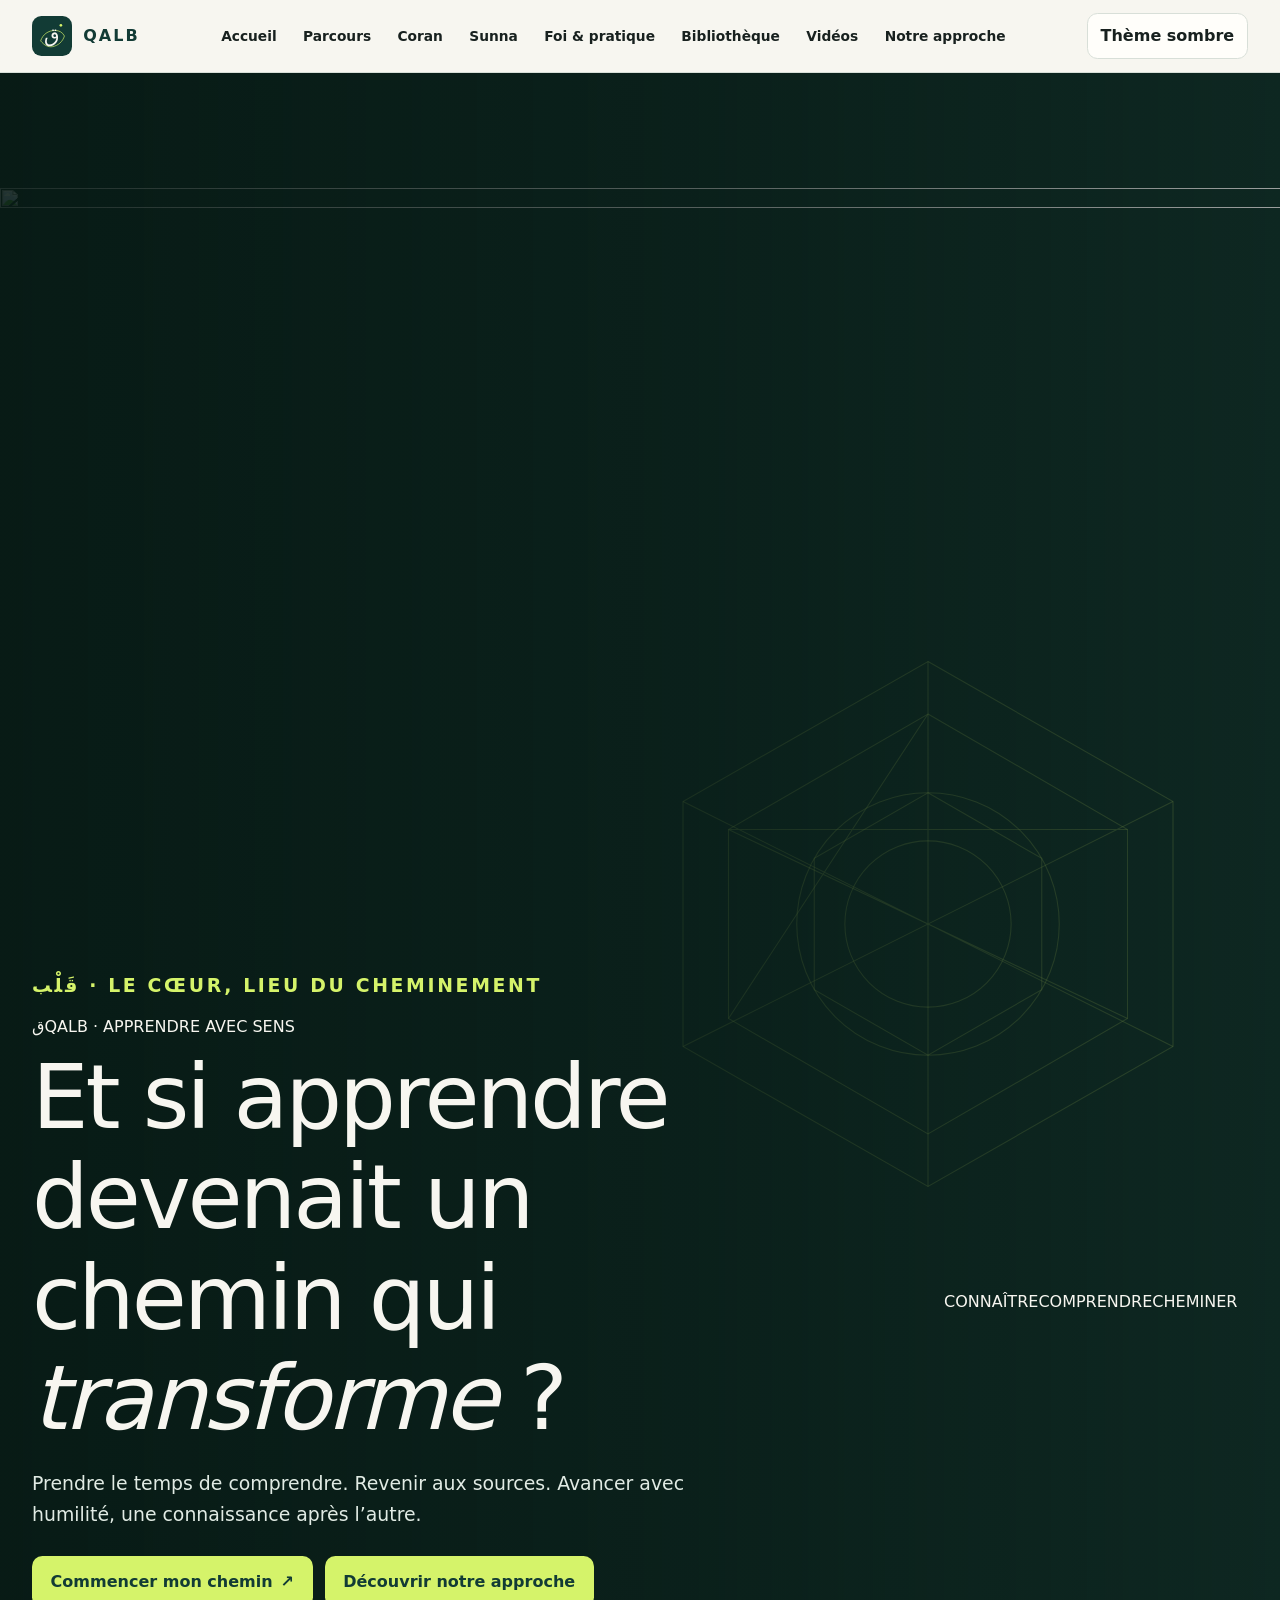
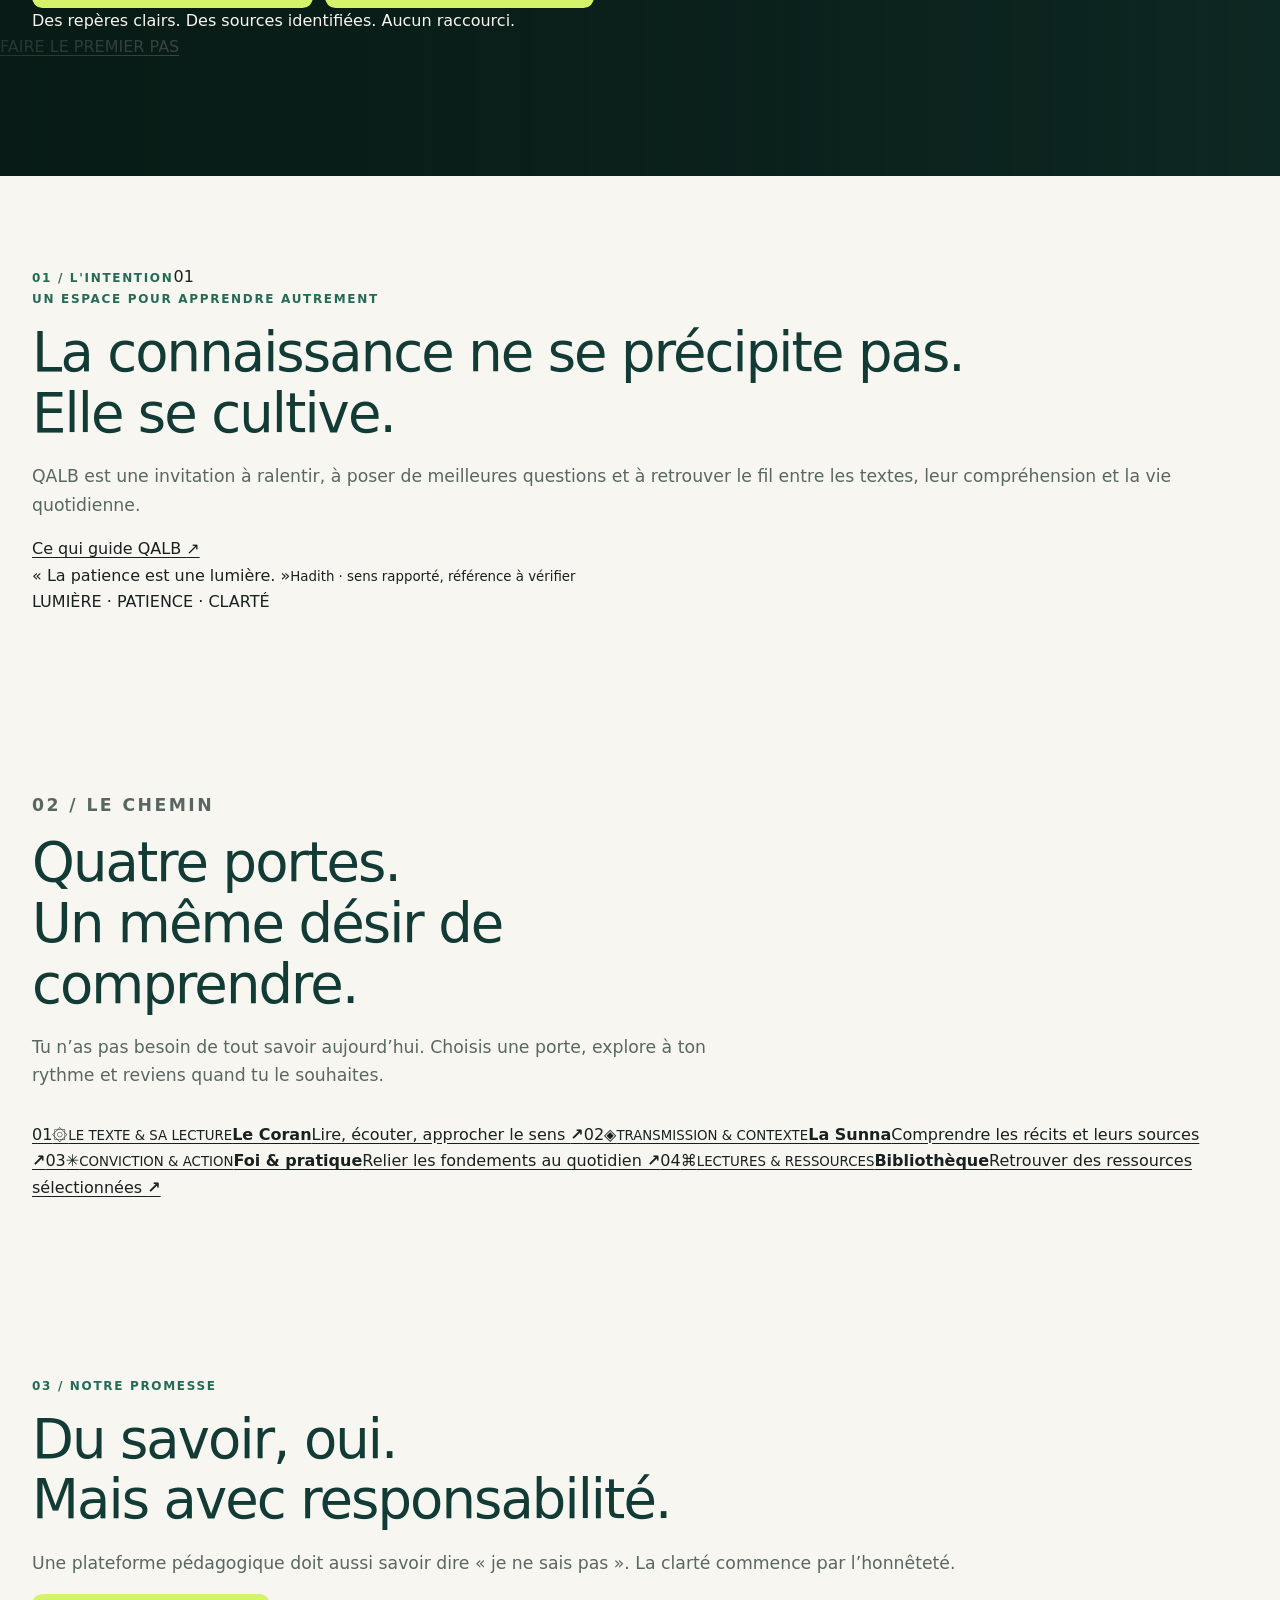
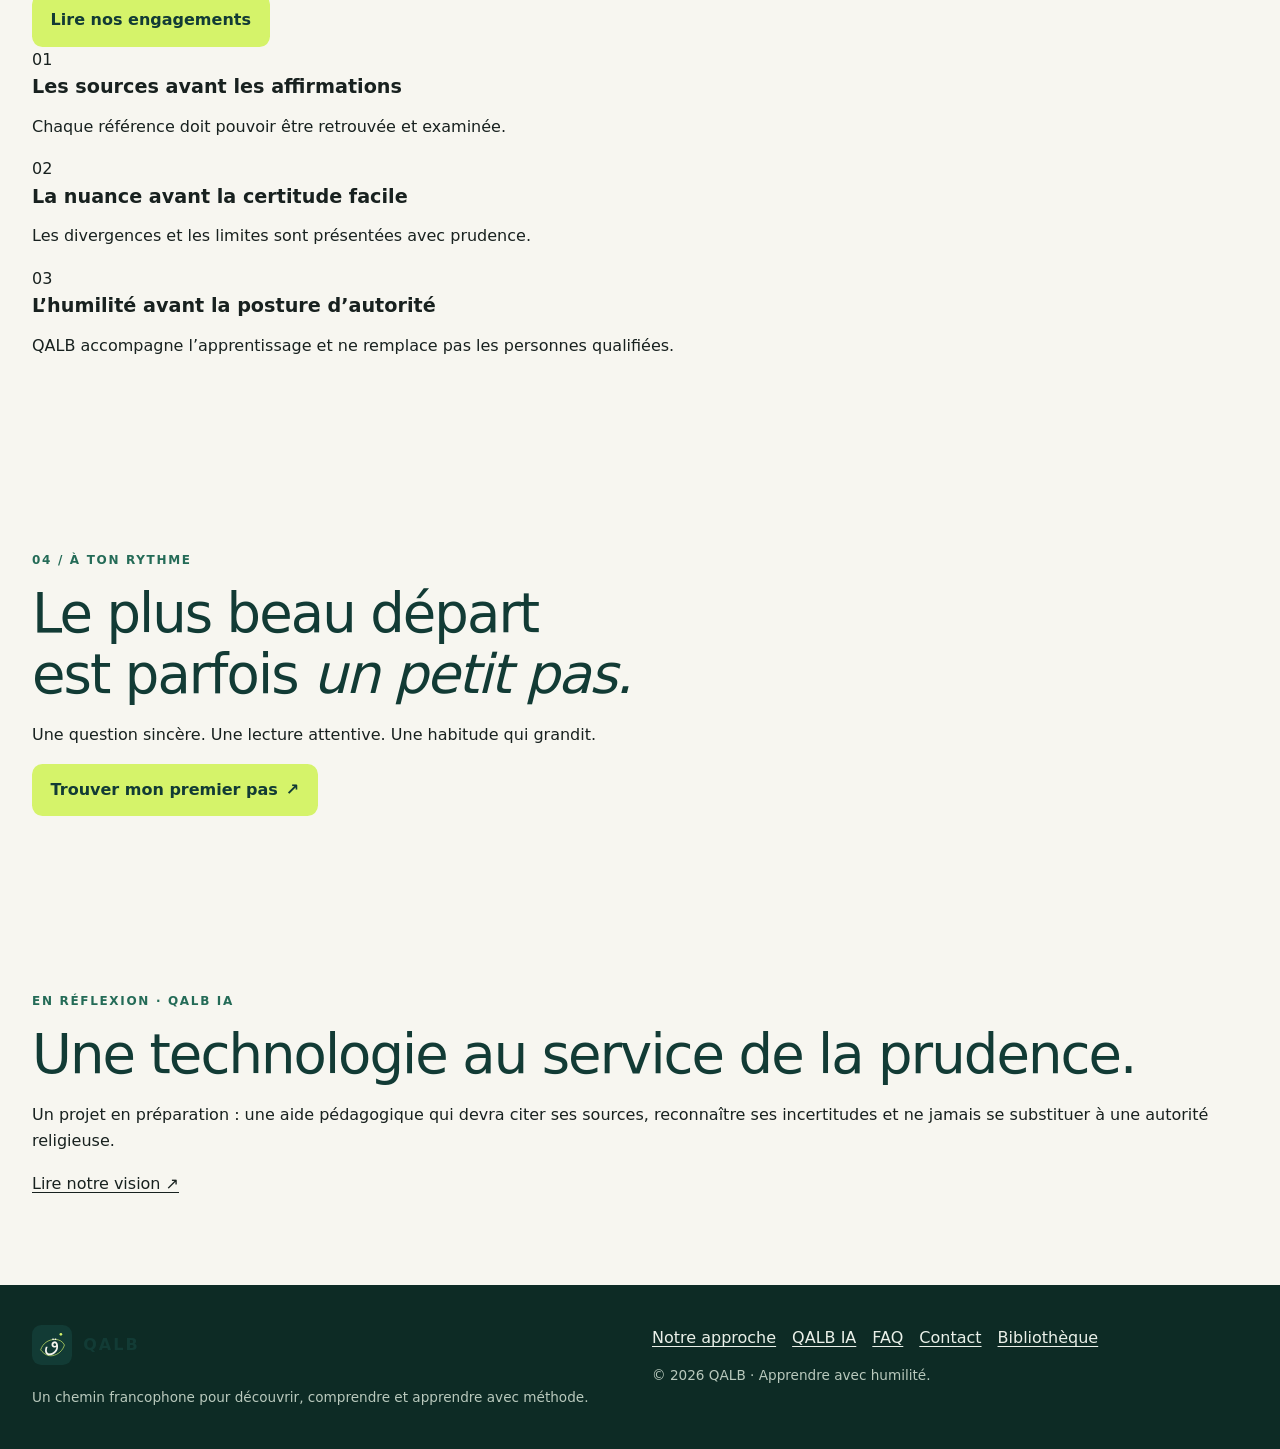
==== commit 79c7b925: "Refondre l’accueil en expérience immersive QALB" ====
--- a/index.html
+++ b/index.html
@@ -1,2 +1,15 @@
 <!doctype html>
-<html lang="fr"><head><meta charset="utf-8"><meta name="viewport" content="width=device-width,initial-scale=1"><meta name="description" content="Découvrir le Coran, la Sunna, la foi et la pratique avec un parcours francophone et des ressources identifiées."><meta name="theme-color" content="#123b35"><meta property="og:type" content="website"><meta property="og:locale" content="fr_FR"><meta property="og:site_name" content="QALB"><meta property="og:title" content="QALB — Le savoir qui éclaire le cœur"><meta property="og:description" content="Découvrir le Coran, la Sunna, la foi et la pratique avec un parcours francophone et des ressources identifiées."><meta property="og:url" content="https://qalb-ogag.onrender.com/"><meta property="og:image" content="https://qalb-ogag.onrender.com/assets/img/qalb-og.svg"><meta name="twitter:card" content="summary_large_image"><link rel="canonical" href="https://qalb-ogag.onrender.com/"><link rel="icon" href="/assets/img/favicon.svg" type="image/svg+xml"><link rel="apple-touch-icon" href="/assets/img/apple-touch-icon.svg"><link rel="stylesheet" href="/css/site.min.css"><script>(()=>{try{let t=localStorage.getItem("qalb-theme");document.documentElement.dataset.theme=t==="dark"||t==="light"?t:(matchMedia("(prefers-color-scheme:dark)").matches?"dark":"light")}catch{}})();</script><script defer src="/js/site-config.js"></script><script defer src="/js/app.min.js"></script><title>QALB — Le savoir qui éclaire le cœur</title><script type="application/ld+json">{"@context":"https://schema.org","@type":"WebPage","name":"QALB — Le savoir qui éclaire le cœur","description":"Découvrir le Coran, la Sunna, la foi et la pratique avec un parcours francophone et des ressources identifiées.","url":"https://qalb-ogag.onrender.com/","isPartOf":{"@type":"WebSite","name":"QALB","url":"https://qalb-ogag.onrender.com/"}}</script></head><body><a class="skip-link" href="#contenu">Aller au contenu</a><header class="site-header"><div class="container header-inner"><a class="brand" href="/" aria-label="QALB, accueil"><img src="/assets/img/favicon.svg" width="40" height="40" alt=""><span>QALB</span></a><nav class="desktop-nav" aria-label="Navigation principale"><a href="/">Accueil</a><a href="/parcours/">Parcours</a><a href="/coran/">Coran</a><a href="/sunna/">Sunna</a><a href="/foi-pratique/">Foi &amp; pratique</a><a href="/bibliotheque/">Bibliothèque</a><a href="/videos/">Vidéos</a><a href="/approche/">Notre approche</a></nav><div class="header-actions"><button class="icon-button" id="themeToggle" type="button" aria-pressed="false">Thème</button><button class="menu-button" id="menuToggle" type="button" aria-expanded="false" aria-controls="mobileNav">Menu</button></div></div></header><div class="nav-backdrop" id="navBackdrop"></div><nav class="mobile-nav" id="mobileNav" aria-label="Menu principal" aria-hidden="true"><div class="mobile-nav-head"><strong>Explorer QALB</strong><button class="icon-button" id="menuClose" type="button">Fermer</button></div><div class="mobile-nav-links"><a href="/">Accueil</a><a href="/parcours/">Parcours</a><a href="/coran/">Coran</a><a href="/sunna/">Sunna</a><a href="/foi-pratique/">Foi &amp; pratique</a><a href="/bibliotheque/">Bibliothèque</a><a href="/videos/">Vidéos</a><a href="/approche/">Notre approche</a><a href="/qalb-ia/">QALB IA</a><a href="/faq/">FAQ</a><a href="/contact/">Contact</a></div></nav><main id="contenu"><section class="hero hero-immersive"><img class="hero-poster" src="/assets/img/placeholders/hero-poster.svg" srcset="/assets/img/placeholders/hero-poster.svg 480w, /assets/img/placeholders/hero-poster.svg 960w, /assets/img/placeholders/hero-poster.svg 1280w" sizes="100vw" data-webp-srcset="/assets/img/hero-poster.webp 1280w" width="1600" height="900" loading="eager" fetchpriority="high" decoding="async" alt=""><video class="hero-video" data-hero-video muted autoplay loop playsinline preload="none" poster="/assets/img/placeholders/hero-poster.svg" data-poster="/assets/img/hero-poster.webp" aria-hidden="true"><source data-src="/assets/video/hero.webm" type="video/webm"><source data-src="/assets/video/hero.mp4" type="video/mp4"></video><div class="hero-shade" aria-hidden="true"></div><div class="container hero-grid"><div class="hero-copy"><p class="eyebrow">قلب · Une démarche de connaissance</p><svg class="qaf-calligraphy" viewBox="0 0 180 180" role="img" aria-label="Lettre arabe qaf, ق"><text x="90" y="132" text-anchor="middle" lang="ar">ق</text></svg><h1>Apprendre avec méthode. Avancer avec sens.</h1><p>Le Coran, la Sunna, la foi et la pratique : des repères pour commencer, approfondir et cheminer sans précipitation.</p><div class="actions"><a class="button" href="/parcours/">Trouver mon point de départ</a><a class="button button-secondary" href="/approche/">Notre engagement</a></div></div><img class="hero-mark" src="/assets/img/geometry.svg" width="300" height="300" alt="" fetchpriority="high"></div></section><section class="section"><div class="container split"><div><p class="eyebrow">Une progression claire</p><h2>Ne pas tout apprendre à la fois.</h2><p class="lead">Une question à la fois, des sources identifiées et des étapes adaptées à ton niveau. QALB rend l’apprentissage plus lisible, particulièrement sur téléphone.</p><a class="button" href="/parcours/">Découvrir le parcours</a></div><ul class="feature-list"><li><strong>Comprendre les fondements</strong><br><span class="small">Des notions essentielles expliquées progressivement.</span></li><li><strong>Explorer les sources</strong><br><span class="small">Le Coran, la Sunna et des ressources consultables.</span></li><li><strong>Reconnaître les limites</strong><br><span class="small">Une plateforme pédagogique, pas une autorité religieuse.</span></li></ul><figure class="editorial-figure" data-reveal><img src="/assets/img/placeholders/home-editorial.svg" srcset="/assets/img/placeholders/home-editorial.svg 480w, /assets/img/placeholders/home-editorial.svg 960w, /assets/img/placeholders/home-editorial.svg 1600w" sizes="(max-width: 640px) 100vw, 42vw" data-webp-srcset="/assets/img/home-editorial-480.webp 480w, /assets/img/home-editorial-960.webp 960w, /assets/img/home-editorial-1600.webp 1600w" width="1600" height="1000" loading="lazy" decoding="async" alt="Arcade architecturale baignée de lumière et motifs géométriques, sans personne."><figcaption>Un espace de lecture, de lumière et de contemplation.</figcaption></figure></div></section><section class="section" style="background:var(--surface-2)"><div class="container"><div class="section-heading"><p class="eyebrow">Les portes d’entrée</p><h2>Choisis un sujet pour commencer.</h2></div><div class="topic-list"><a class="topic-link" href="/coran/"><span>Le Coran<small>Lecture, compréhension et repères</small></span>↗</a><a class="topic-link" href="/sunna/"><span>La Sunna<small>Hadiths, sîra et vérification</small></span>↗</a><a class="topic-link" href="/foi-pratique/"><span>Foi &amp; pratique<small>Fondements et mise en pratique</small></span>↗</a><a class="topic-link" href="/bibliotheque/"><span>Bibliothèque<small>Ressources externes sélectionnées</small></span>↗</a></div></div></section><section class="section"><div class="container split"><div><p class="eyebrow">QALB IA</p><h2>Un projet en préparation, pas une IA déjà connectée.</h2><p class="lead">Une aide pédagogique devra citer ses sources, reconnaître ses incertitudes et ne pas produire de fatwas.</p><a class="button" href="/qalb-ia/">Lire notre engagement</a></div><div class="notice">Aujourd’hui, aucun assistant IA n’est connecté au site. Une fonctionnalité religieuse doit être construite avec une base documentaire contrôlée et une supervision humaine.</div></div></section></main><footer class="site-footer"><div class="container footer-grid"><div><a class="brand" href="/"><img src="/assets/img/favicon.svg" width="40" height="40" alt=""><span>QALB</span></a><p class="footer-note">Une plateforme francophone pour découvrir, comprendre et apprendre avec méthode.</p></div><div><nav class="footer-links" aria-label="Liens de pied de page"><a href="/approche/">Notre approche</a><a href="/qalb-ia/">QALB IA</a><a href="/faq/">FAQ</a><a href="/contact/">Contact</a><a href="/bibliotheque/">Bibliothèque</a></nav><p class="footer-note">© <span id="year"></span> QALB · Apprendre avec humilité.</p></div></div></footer></body></html>+<html lang="fr"><head><meta charset="utf-8"><meta name="viewport" content="width=device-width,initial-scale=1"><meta name="description" content="QALB — Un chemin vivant pour découvrir le Coran, la Sunna, la foi et la pratique, avec méthode et humilité."><meta name="theme-color" content="#102b26"><meta property="og:type" content="website"><meta property="og:locale" content="fr_FR"><meta property="og:site_name" content="QALB"><meta property="og:title" content="QALB — Le savoir qui éclaire le cœur"><meta property="og:description" content="Un chemin vivant pour apprendre avec méthode et avancer avec sens."><meta property="og:url" content="https://qalb-ogag.onrender.com/"><meta property="og:image" content="https://qalb-ogag.onrender.com/assets/img/qalb-og.svg"><meta name="twitter:card" content="summary_large_image"><link rel="canonical" href="https://qalb-ogag.onrender.com/"><link rel="icon" href="/assets/img/favicon.svg" type="image/svg+xml"><link rel="apple-touch-icon" href="/assets/img/apple-touch-icon.svg"><link rel="preconnect" href="https://fonts.googleapis.com"><link rel="preconnect" href="https://fonts.gstatic.com" crossorigin><link href="https://fonts.googleapis.com/css2?family=DM+Sans:wght@400;500;600;700&family=Manrope:wght@400;500;600;700;800&family=Noto+Naskh+Arabic:wght@500;600&display=swap" rel="stylesheet"><link rel="stylesheet" href="/css/site.min.css"><script>(()=>{try{let t=localStorage.getItem("qalb-theme");document.documentElement.dataset.theme=t==="dark"||t==="light"?t:(matchMedia("(prefers-color-scheme:dark)").matches?"dark":"light")}catch{}})();</script><script defer src="/js/site-config.js"></script><script defer src="/js/app.min.js"></script><title>QALB — Le savoir qui éclaire le cœur</title><script type="application/ld+json">{"@context":"https://schema.org","@type":"WebPage","name":"QALB — Le savoir qui éclaire le cœur","description":"Un chemin vivant pour apprendre avec méthode et avancer avec sens.","url":"https://qalb-ogag.onrender.com/","isPartOf":{"@type":"WebSite","name":"QALB","url":"https://qalb-ogag.onrender.com/"}}</script></head>
+<body class="home-page"><a class="skip-link" href="#contenu">Aller au contenu</a>
+<header class="site-header"><div class="container header-inner"><a class="brand" href="/" aria-label="QALB, accueil"><img src="/assets/img/favicon.svg" width="40" height="40" alt=""><span>QALB</span></a><nav class="desktop-nav" aria-label="Navigation principale"><a href="/">Accueil</a><a href="/parcours/">Parcours</a><a href="/coran/">Coran</a><a href="/sunna/">Sunna</a><a href="/foi-pratique/">Foi &amp; pratique</a><a href="/bibliotheque/">Bibliothèque</a><a href="/videos/">Vidéos</a><a href="/approche/">Notre approche</a></nav><div class="header-actions"><button class="icon-button" id="themeToggle" type="button" aria-pressed="false">Thème</button><button class="menu-button" id="menuToggle" type="button" aria-expanded="false" aria-controls="mobileNav">Menu</button></div></div></header>
+<div class="nav-backdrop" id="navBackdrop"></div><nav class="mobile-nav" id="mobileNav" aria-label="Menu principal" aria-hidden="true"><div class="mobile-nav-head"><strong>Explorer QALB</strong><button class="icon-button" id="menuClose" type="button">Fermer</button></div><div class="mobile-nav-links"><a href="/">Accueil</a><a href="/parcours/">Parcours</a><a href="/coran/">Coran</a><a href="/sunna/">Sunna</a><a href="/foi-pratique/">Foi &amp; pratique</a><a href="/bibliotheque/">Bibliothèque</a><a href="/videos/">Vidéos</a><a href="/approche/">Notre approche</a><a href="/qalb-ia/">QALB IA</a><a href="/faq/">FAQ</a><a href="/contact/">Contact</a></div></nav>
+<main id="contenu">
+<section class="hero hero-immersive hero-cinematic"><div class="hero-art" aria-hidden="true"><img src="/assets/img/hero-architecture.svg" width="1800" height="1100" fetchpriority="high" decoding="async" alt=""><span class="hero-orbit orbit-one"></span><span class="hero-orbit orbit-two"></span><span class="hero-light"></span></div><div class="hero-shade" aria-hidden="true"></div><div class="container hero-grid"><div class="hero-copy"><p class="eyebrow hero-kicker"><span class="kicker-dot"></span> قَلْب · Le cœur, lieu du cheminement</p><div class="qaf-lockup"><span class="qaf-halo" aria-hidden="true"></span><span class="qaf-letter" lang="ar" aria-label="Qaf">ق</span><span class="qaf-caption">QALB · APPRENDRE AVEC SENS</span></div><h1>Et si apprendre devenait un chemin qui <em>transforme</em> ?</h1><p class="hero-lead">Prendre le temps de comprendre. Revenir aux sources. Avancer avec humilité, une connaissance après l’autre.</p><div class="actions hero-actions"><a class="button button-primary" href="/parcours/">Commencer mon chemin <span aria-hidden="true">↗</span></a><a class="button button-glass" href="/approche/">Découvrir notre approche</a></div><div class="hero-proof"><span class="proof-line"></span><span>Des repères clairs. Des sources identifiées. Aucun raccourci.</span></div></div><div class="hero-side-note" aria-hidden="true"><span class="side-note-line"></span><span>CONNAÎTRE</span><span>COMPRENDRE</span><span>CHEMINER</span></div></div><a class="scroll-cue" href="#premier-pas" aria-label="Défiler vers la suite"><span>FAIRE LE PREMIER PAS</span><i></i></a></section>
+<section class="section section-opening" id="premier-pas"><div class="container opening-grid"><div class="opening-label" data-reveal><span class="eyebrow">01 / L'intention</span><span class="opening-number">01</span></div><div class="opening-copy" data-reveal><p class="eyebrow">Un espace pour apprendre autrement</p><h2>La connaissance ne se précipite pas.<br><span>Elle se cultive.</span></h2><p class="lead">QALB est une invitation à ralentir, à poser de meilleures questions et à retrouver le fil entre les textes, leur compréhension et la vie quotidienne.</p><a class="text-link" href="/approche/">Ce qui guide QALB <span aria-hidden="true">↗</span></a></div><div class="opening-visual" data-reveal><div class="opening-visual-art"><div class="sun-disc"></div><div class="arch arch-back"></div><div class="arch arch-front"></div><div class="floor-lines"></div><div class="opening-quote" lang="fr">« La patience est une lumière. »<small>Hadith · sens rapporté, référence à vérifier</small></div></div><span class="visual-index">LUMIÈRE · PATIENCE · CLARTÉ</span></div></div></section>
+<section class="section section-dark journey-section"><div class="container"><div class="section-heading journey-heading" data-reveal><p class="eyebrow">02 / Le chemin</p><h2>Quatre portes.<br><span>Un même désir de comprendre.</span></h2><p class="lead">Tu n’as pas besoin de tout savoir aujourd’hui. Choisis une porte, explore à ton rythme et reviens quand tu le souhaites.</p></div><div class="journey-grid"><a class="journey-card journey-quran" href="/coran/" data-reveal><span class="journey-index">01</span><span class="journey-symbol" aria-hidden="true">۞</span><span class="journey-card-bottom"><small>LE TEXTE &amp; SA LECTURE</small><strong>Le Coran</strong><span>Lire, écouter, approcher le sens <b>↗</b></span></span></a><a class="journey-card journey-sunna" href="/sunna/" data-reveal><span class="journey-index">02</span><span class="journey-symbol" aria-hidden="true">◈</span><span class="journey-card-bottom"><small>TRANSMISSION &amp; CONTEXTE</small><strong>La Sunna</strong><span>Comprendre les récits et leurs sources <b>↗</b></span></span></a><a class="journey-card journey-faith" href="/foi-pratique/" data-reveal><span class="journey-index">03</span><span class="journey-symbol" aria-hidden="true">✳</span><span class="journey-card-bottom"><small>CONVICTION &amp; ACTION</small><strong>Foi &amp; pratique</strong><span>Relier les fondements au quotidien <b>↗</b></span></span></a><a class="journey-card journey-library" href="/bibliotheque/" data-reveal><span class="journey-index">04</span><span class="journey-symbol" aria-hidden="true">⌘</span><span class="journey-card-bottom"><small>LECTURES &amp; RESSOURCES</small><strong>Bibliothèque</strong><span>Retrouver des ressources sélectionnées <b>↗</b></span></span></a></div></div></section>
+<section class="section section-principles"><div class="container principles-grid"><div data-reveal><p class="eyebrow">03 / Notre promesse</p><h2>Du savoir, oui.<br><span>Mais avec responsabilité.</span></h2><p class="lead">Une plateforme pédagogique doit aussi savoir dire « je ne sais pas ». La clarté commence par l’honnêteté.</p><a class="button button-dark" href="/approche/">Lire nos engagements</a></div><div class="principle-list"><article class="principle" data-reveal><span>01</span><div><h3>Les sources avant les affirmations</h3><p>Chaque référence doit pouvoir être retrouvée et examinée.</p></div></article><article class="principle" data-reveal><span>02</span><div><h3>La nuance avant la certitude facile</h3><p>Les divergences et les limites sont présentées avec prudence.</p></div></article><article class="principle" data-reveal><span>03</span><div><h3>L’humilité avant la posture d’autorité</h3><p>QALB accompagne l’apprentissage et ne remplace pas les personnes qualifiées.</p></div></article></div></div></section>
+<section class="section closing-section"><div class="closing-art" aria-hidden="true"></div><div class="container closing-content" data-reveal><p class="eyebrow">04 / À ton rythme</p><h2>Le plus beau départ<br>est parfois <em>un petit pas.</em></h2><p>Une question sincère. Une lecture attentive. Une habitude qui grandit.</p><a class="button button-primary" href="/parcours/">Trouver mon premier pas <span aria-hidden="true">↗</span></a></div></section>
+<section class="section section-ai"><div class="container ai-strip" data-reveal><div><p class="eyebrow">En réflexion · QALB IA</p><h2>Une technologie au service de la prudence.</h2><p>Un projet en préparation : une aide pédagogique qui devra citer ses sources, reconnaître ses incertitudes et ne jamais se substituer à une autorité religieuse.</p></div><a class="text-link" href="/qalb-ia/">Lire notre vision ↗</a></div></section>
+</main>
+<footer class="site-footer"><div class="container footer-grid"><div><a class="brand" href="/"><img src="/assets/img/favicon.svg" width="40" height="40" alt=""><span>QALB</span></a><p class="footer-note">Un chemin francophone pour découvrir, comprendre et apprendre avec méthode.</p></div><div><nav class="footer-links" aria-label="Liens de pied de page"><a href="/approche/">Notre approche</a><a href="/qalb-ia/">QALB IA</a><a href="/faq/">FAQ</a><a href="/contact/">Contact</a><a href="/bibliotheque/">Bibliothèque</a></nav><p class="footer-note">© <span id="year"></span> QALB · Apprendre avec humilité.</p></div></div></footer>
+</body></html>
